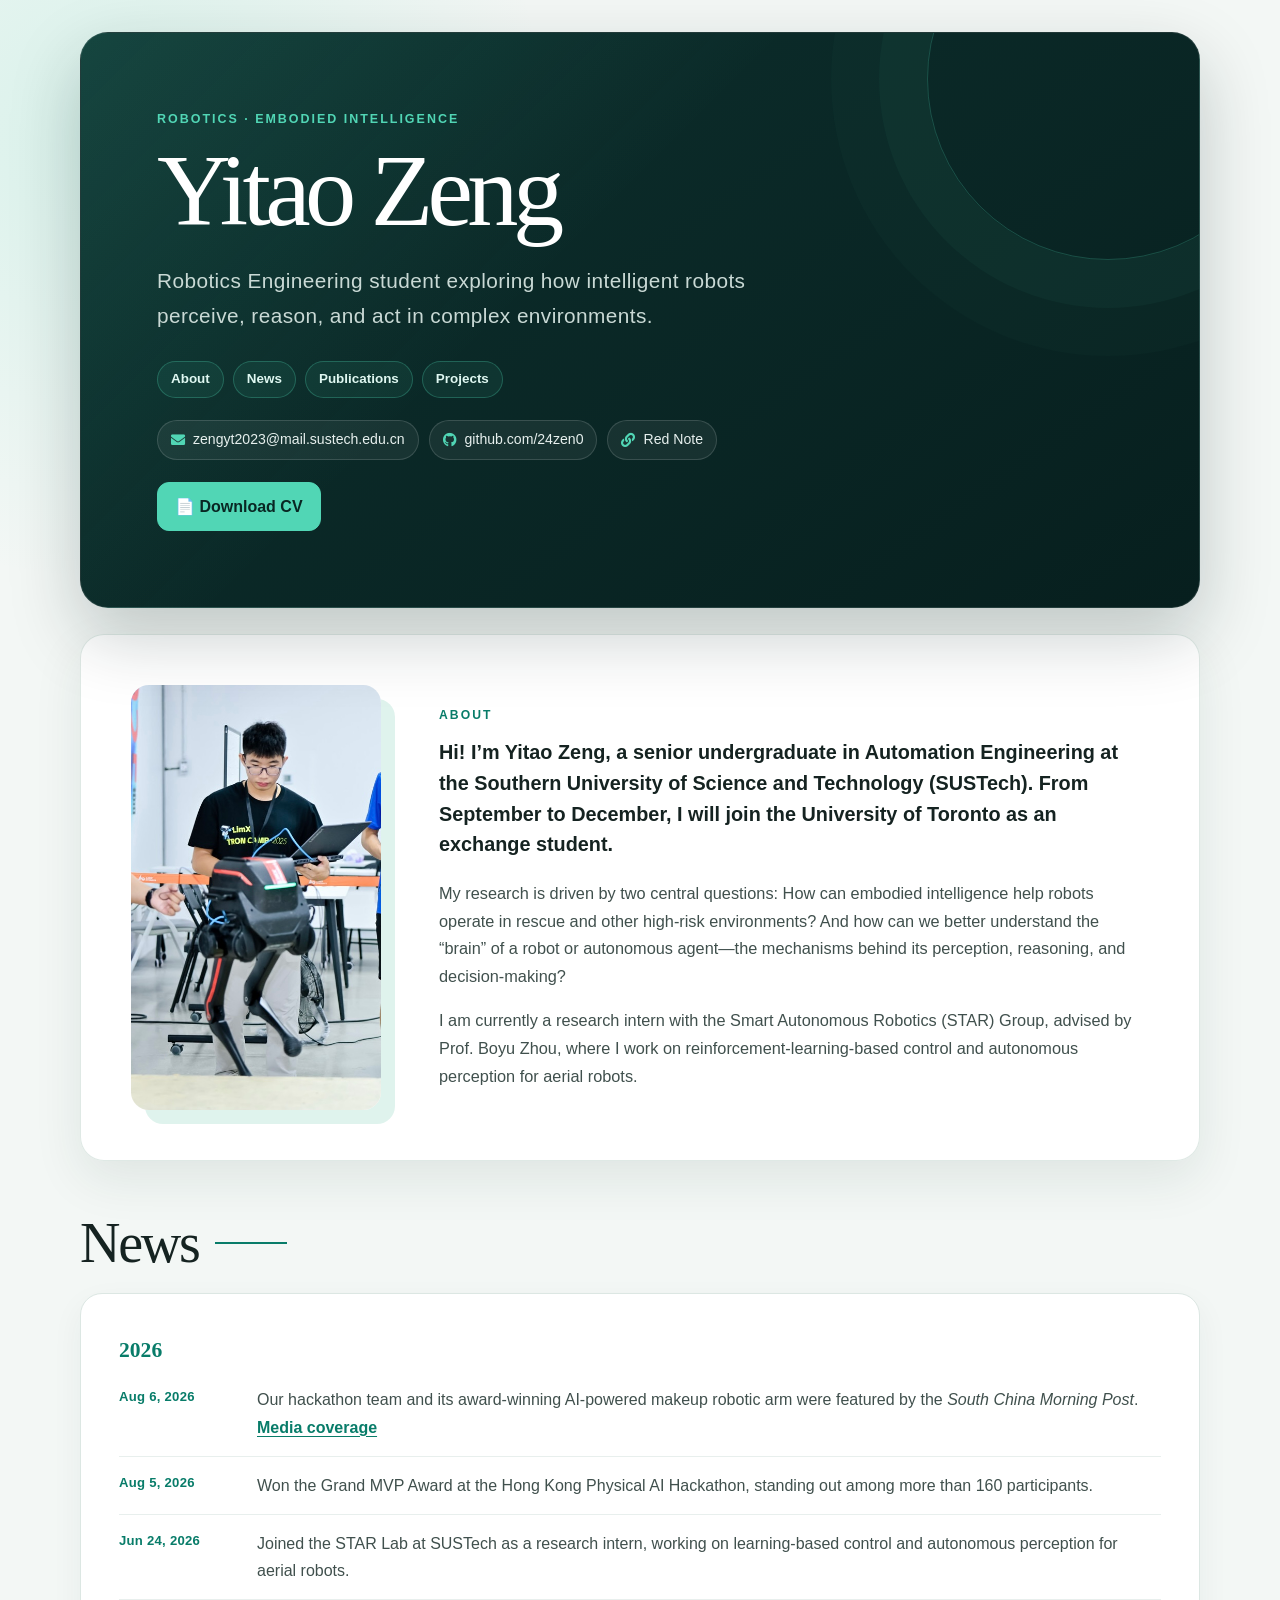
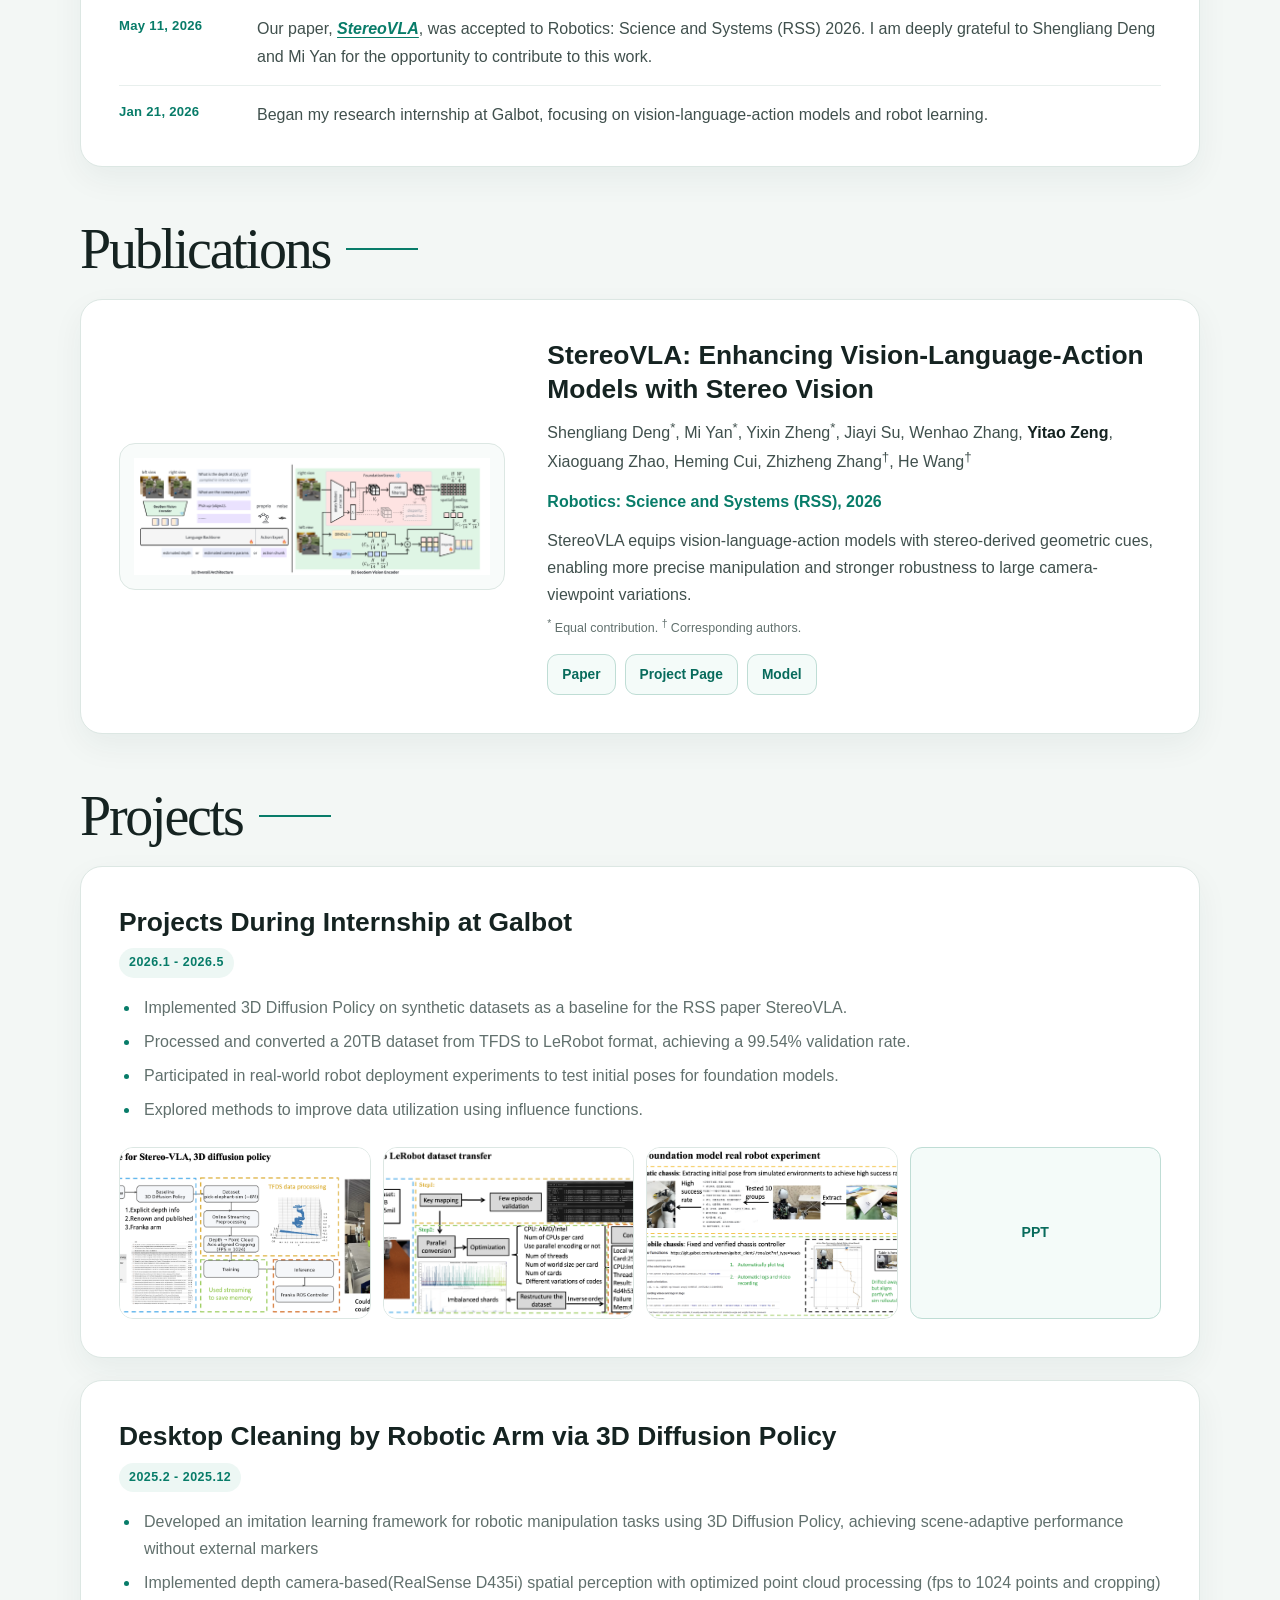
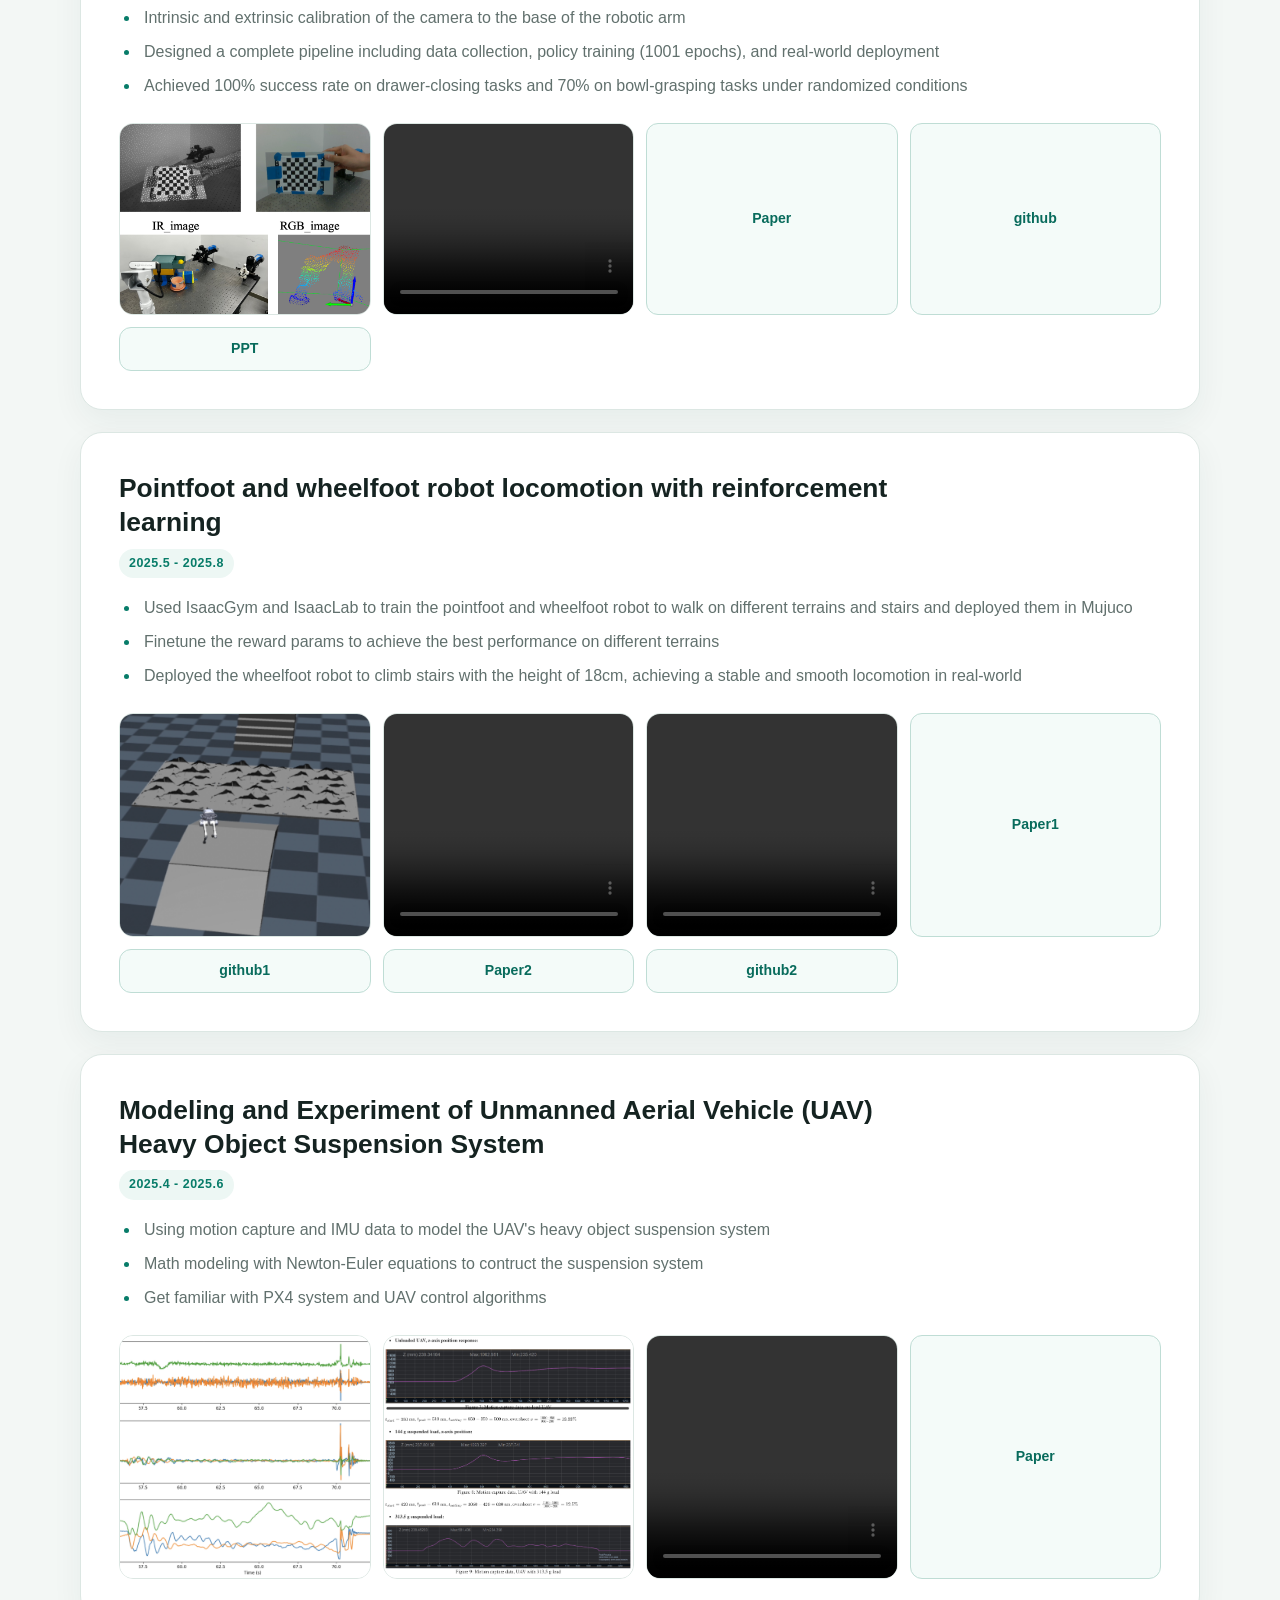
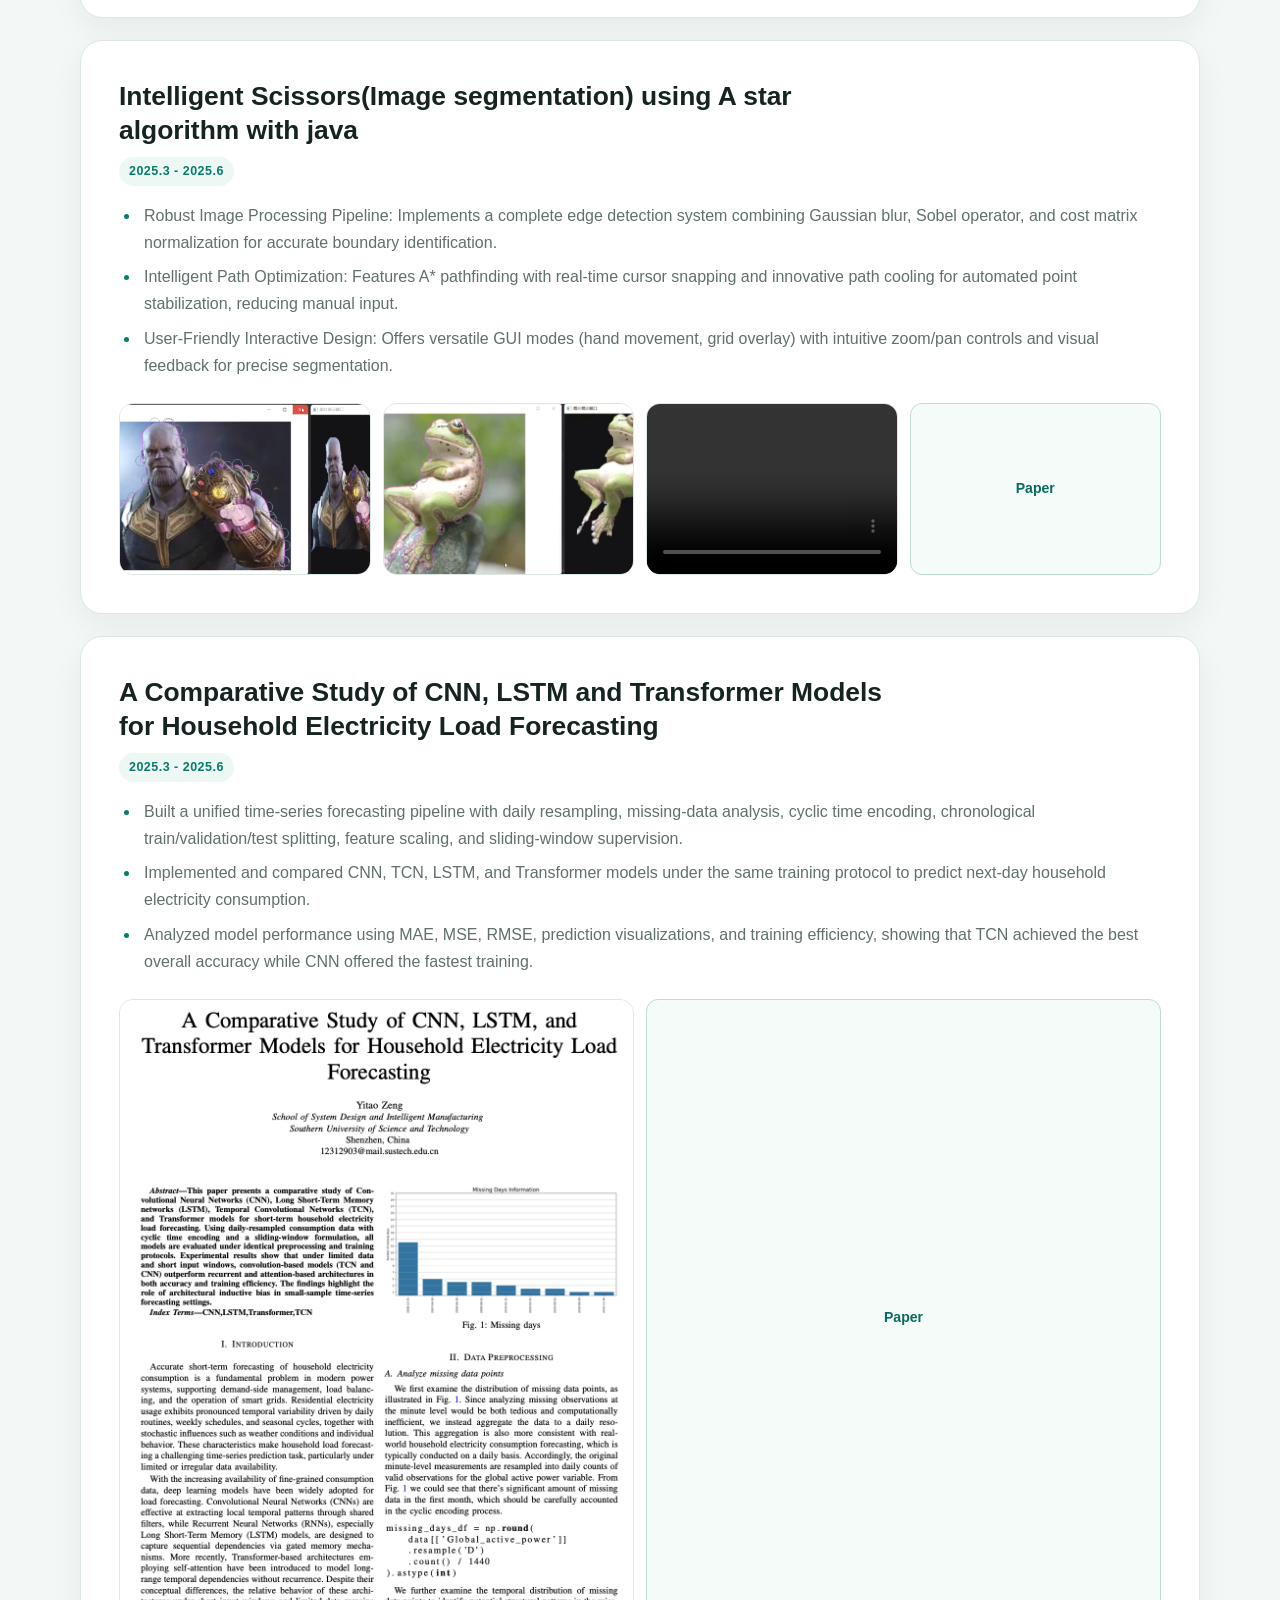
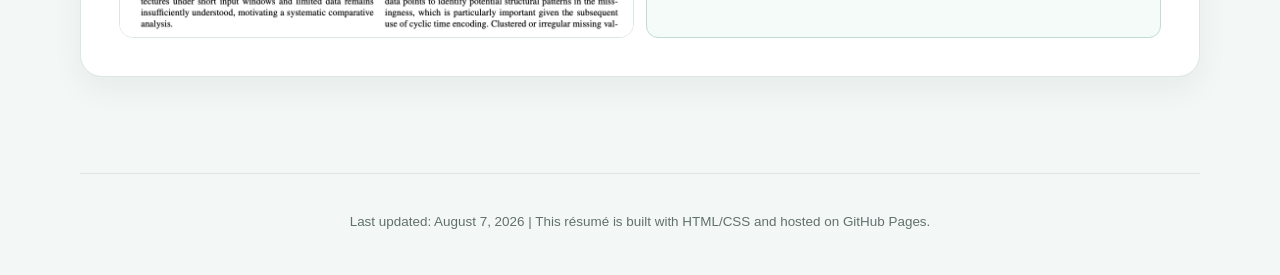
==== index.html @ 66d4cc9e "Add news and publications sections" ====
<!DOCTYPE html>
<html lang="en">
<head>
    <meta charset="UTF-8">
    <meta name="viewport" content="width=device-width, initial-scale=1.0">
    <title>Yitao Zeng</title>
    <style>
        :root {
            --ink: #152321;
            --muted: #61706d;
            --surface: #ffffff;
            --canvas: #f3f7f5;
            --line: #dce7e3;
            --accent: #51d6b5;
            --accent-dark: #087c69;
            --hero: #0d302e;
            --hero-deep: #071f1e;
            --shadow: 0 18px 50px rgba(23, 55, 49, 0.09);
        }

        * {
            box-sizing: border-box;
        }

        html {
            scroll-behavior: smooth;
        }
        
        body {
            margin: 0;
            padding: 32px 22px 0;
            background:
                radial-gradient(circle at 8% 2%, rgba(81, 214, 181, 0.16), transparent 28rem),
                var(--canvas);
            color: var(--ink);
            font-family: Inter, ui-sans-serif, -apple-system, BlinkMacSystemFont, "Segoe UI", sans-serif;
            font-size: 16px;
            line-height: 1.7;
        }

        header,
        main,
        footer {
            width: min(1120px, 100%);
            margin-right: auto;
            margin-left: auto;
        }
        
        header {
            position: relative;
            isolation: isolate;
            overflow: hidden;
            padding: clamp(42px, 7vw, 76px);
            border: 1px solid rgba(255, 255, 255, 0.1);
            border-radius: 28px;
            background:
                linear-gradient(135deg, rgba(81, 214, 181, 0.13), transparent 42%),
                linear-gradient(145deg, var(--hero), var(--hero-deep));
            box-shadow: 0 28px 70px rgba(7, 31, 30, 0.22);
            color: #fff;
        }

        header::after {
            position: absolute;
            z-index: -1;
            top: -135px;
            right: -90px;
            width: 360px;
            height: 360px;
            border: 1px solid rgba(81, 214, 181, 0.24);
            border-radius: 50%;
            box-shadow:
                0 0 0 48px rgba(81, 214, 181, 0.04),
                0 0 0 96px rgba(81, 214, 181, 0.025);
            content: "";
        }

        .eyebrow {
            margin: 0 0 12px;
            color: var(--accent);
            font-size: 0.78rem;
            font-weight: 700;
            letter-spacing: 0.16em;
            text-transform: uppercase;
        }
        
        h1 {
            max-width: 760px;
            margin: 0;
            font-family: Georgia, "Times New Roman", serif;
            font-size: clamp(3.2rem, 8vw, 6.4rem);
            font-weight: 500;
            letter-spacing: -0.055em;
            line-height: 0.96;
        }

        .role {
            max-width: 680px;
            margin: 22px 0 28px;
            color: #c9d9d5;
            font-size: clamp(1.05rem, 2vw, 1.3rem);
            letter-spacing: 0.02em;
        }

        .site-nav {
            display: flex;
            flex-wrap: wrap;
            gap: 9px;
            margin: 0 0 22px;
        }

        .site-nav a {
            display: inline-flex;
            align-items: center;
            min-height: 36px;
            padding: 6px 13px;
            border: 1px solid rgba(81, 214, 181, 0.28);
            border-radius: 999px;
            background: rgba(81, 214, 181, 0.08);
            color: #dff7f1;
            font-size: 0.84rem;
            font-weight: 700;
            text-decoration: none;
            transition: border-color 180ms ease, background 180ms ease, transform 180ms ease;
        }

        .site-nav a:hover {
            border-color: rgba(81, 214, 181, 0.65);
            background: rgba(81, 214, 181, 0.16);
            transform: translateY(-2px);
        }
        
        .contact-info {
            display: flex;
            flex-wrap: wrap;
            gap: 10px;
            margin-bottom: 22px;
        }
        
        .contact-item {
            display: inline-flex;
            align-items: center;
            gap: 8px;
            min-height: 38px;
            padding: 7px 13px;
            border: 1px solid rgba(255, 255, 255, 0.14);
            border-radius: 999px;
            background: rgba(255, 255, 255, 0.06);
            color: #e7f0ee;
            font-size: 0.88rem;
            text-decoration: none;
            transition: border-color 180ms ease, background 180ms ease, transform 180ms ease;
        }
        
        .contact-item i {
            color: var(--accent);
        }

        .contact-item:hover {
            border-color: rgba(81, 214, 181, 0.55);
            background: rgba(81, 214, 181, 0.1);
            transform: translateY(-2px);
        }

        main {
            padding: 26px 0 70px;
        }
        
        section {
            margin-bottom: 26px;
        }

        section[id] {
            scroll-margin-top: 20px;
        }

        .intro {
            display: grid;
            grid-template-columns: 250px minmax(0, 1fr);
            align-items: center;
            gap: clamp(28px, 5vw, 58px);
            padding: clamp(26px, 5vw, 50px);
            border: 1px solid rgba(220, 231, 227, 0.9);
            border-radius: 24px;
            background: rgba(255, 255, 255, 0.94);
            box-shadow: var(--shadow);
        }

        .intro-photo {
            width: 100%;
            height: auto;
            display: block;
            border-radius: 18px;
            box-shadow: 14px 14px 0 #dff3ed;
        }

        .intro-text::before {
            display: block;
            margin-bottom: 12px;
            color: var(--accent-dark);
            content: "ABOUT";
            font-size: 0.76rem;
            font-weight: 800;
            letter-spacing: 0.17em;
        }

        .intro p {
            margin: 0 0 1em;
            color: #40504d;
            font-size: 1.02rem;
        }

        .intro p:first-child {
            color: var(--ink);
            font-size: clamp(1.08rem, 2vw, 1.24rem);
            font-weight: 600;
            line-height: 1.55;
        }

        .intro p:last-child {
            margin-bottom: 0;
        }

        #news,
        #publications,
        #projects {
            padding-top: 28px;
        }

        .news-card {
            padding: clamp(24px, 4vw, 38px);
            border: 1px solid var(--line);
            border-radius: 22px;
            background: var(--surface);
            box-shadow: 0 12px 32px rgba(23, 55, 49, 0.055);
        }

        .news-year {
            margin: 0 0 12px;
            color: var(--accent-dark);
            font-family: Georgia, "Times New Roman", serif;
            font-size: 1.35rem;
            font-weight: 600;
        }

        .news-list {
            margin: 0;
            padding: 0;
            list-style: none;
        }

        .news-list li {
            display: grid;
            grid-template-columns: 118px minmax(0, 1fr);
            gap: 20px;
            margin: 0;
            padding: 15px 0;
            border-bottom: 1px solid #e8efed;
            color: #40504d;
        }

        .news-list li:first-child {
            padding-top: 6px;
        }

        .news-list li:last-child {
            padding-bottom: 0;
            border-bottom: 0;
        }

        .news-date {
            color: var(--accent-dark);
            font-size: 0.82rem;
            font-weight: 800;
            letter-spacing: 0.02em;
        }

        .inline-link {
            color: var(--accent-dark);
            font-weight: 750;
            text-decoration-thickness: 1px;
            text-underline-offset: 3px;
        }

        .publication-item {
            display: grid;
            grid-template-columns: minmax(280px, 0.85fr) minmax(0, 1.35fr);
            gap: clamp(24px, 4vw, 42px);
            align-items: center;
            padding: clamp(24px, 4vw, 38px);
            border: 1px solid var(--line);
            border-radius: 22px;
            background: var(--surface);
            box-shadow: 0 12px 32px rgba(23, 55, 49, 0.055);
            transition: border-color 180ms ease, box-shadow 180ms ease, transform 180ms ease;
        }

        .publication-item:hover {
            border-color: #bddbd3;
            box-shadow: var(--shadow);
            transform: translateY(-3px);
        }

        .publication-figure {
            margin: 0;
            padding: 14px;
            overflow: hidden;
            border: 1px solid var(--line);
            border-radius: 16px;
            background: #f8fbfa;
        }

        .publication-figure img {
            width: 100%;
            height: auto;
            display: block;
        }

        .publication-title {
            margin-bottom: 10px;
        }

        .publication-authors,
        .publication-summary {
            margin: 0 0 12px;
            color: #40504d;
        }

        .publication-author-self {
            color: var(--ink);
            font-weight: 800;
        }

        .publication-venue {
            margin: 0 0 12px;
            color: var(--accent-dark);
            font-weight: 800;
        }

        .publication-note {
            margin: -5px 0 14px;
            color: var(--muted);
            font-size: 0.78rem;
        }

        .publication-links {
            display: flex;
            flex-wrap: wrap;
            gap: 9px;
        }

        .publication-links a {
            display: inline-flex;
            align-items: center;
            min-height: 40px;
            padding: 8px 14px;
            border: 1px solid #bfddd5;
            border-radius: 11px;
            background: #f4fbf9;
            color: #086b5c;
            font-size: 0.86rem;
            font-weight: 750;
            text-decoration: none;
            transition: background 180ms ease, color 180ms ease, transform 180ms ease;
        }

        .publication-links a:hover {
            background: var(--accent-dark);
            color: #fff;
            transform: translateY(-2px);
        }
        
        h2 {
            display: flex;
            align-items: center;
            gap: 16px;
            margin: 0 0 22px;
            color: var(--ink);
            font-family: Georgia, "Times New Roman", serif;
            font-size: clamp(2.25rem, 5vw, 3.5rem);
            font-weight: 500;
            letter-spacing: -0.04em;
            line-height: 1;
        }

        h2::after {
            width: 72px;
            height: 2px;
            background: var(--accent-dark);
            content: "";
        }
        
        h3 {
            max-width: 780px;
            margin: 0 0 8px;
            color: var(--ink);
            font-size: clamp(1.25rem, 2.5vw, 1.65rem);
            line-height: 1.3;
        }

        .project-item {
            position: relative;
            margin-bottom: 22px;
            padding: clamp(24px, 4vw, 38px);
            overflow: hidden;
            border: 1px solid var(--line);
            border-radius: 22px;
            background: var(--surface);
            box-shadow: 0 12px 32px rgba(23, 55, 49, 0.055);
            transition: border-color 180ms ease, box-shadow 180ms ease, transform 180ms ease;
        }

        .project-item::before {
            position: absolute;
            top: 0;
            left: 0;
            width: 5px;
            height: 100%;
            background: linear-gradient(var(--accent), var(--accent-dark));
            content: "";
            opacity: 0;
            transition: opacity 180ms ease;
        }

        .project-item:hover {
            border-color: #bddbd3;
            box-shadow: var(--shadow);
            transform: translateY(-3px);
        }

        .project-item:hover::before {
            opacity: 1;
        }
        
        .date {
            display: inline-flex;
            align-items: center;
            margin: 0 0 16px;
            padding: 4px 10px;
            border-radius: 999px;
            background: #edf7f4;
            color: var(--accent-dark);
            font-size: 0.78rem;
            font-style: normal;
            font-weight: 700;
            letter-spacing: 0.04em;
        }
        
        ul {
            margin: 0;
            padding-left: 21px;
            color: var(--muted);
        }
        
        li {
            margin-bottom: 7px;
            padding-left: 4px;
        }

        li::marker {
            color: var(--accent-dark);
        }
        
        .project-gallery {
            display: grid;
            grid-template-columns: repeat(auto-fit, minmax(220px, 1fr));
            gap: 12px;
            margin-top: 24px;
        }
        
        .project-media {
            overflow: hidden;
            min-height: 170px;
            border: 1px solid var(--line);
            border-radius: 14px;
            background: #eaf1ef;
        }
        
        .project-media img,
        .project-media video {
            width: 100%;
            height: 100%;
            min-height: 170px;
            display: block;
            object-fit: cover;
            transition: transform 300ms ease;
        }

        .project-media:hover img {
            transform: scale(1.025);
        }

        .project-gallery > a {
            display: inline-flex;
            align-items: center;
            justify-content: center;
            min-height: 42px;
            padding: 9px 14px;
            border: 1px solid #bfddd5;
            border-radius: 12px;
            background: #f4fbf9;
            color: #086b5c;
            font-size: 0.88rem;
            font-weight: 750;
            text-decoration: none;
            transition: background 180ms ease, color 180ms ease, transform 180ms ease;
        }

        .project-gallery > a:hover {
            background: var(--accent-dark);
            color: #fff;
            transform: translateY(-2px);
        }

        .download-btn {
            display: inline-flex;
            align-items: center;
            min-height: 46px;
            padding: 10px 17px;
            border: 1px solid var(--accent);
            border-radius: 12px;
            background: var(--accent);
            color: #092723;
            font-weight: 800;
            text-decoration: none;
            transition: background 180ms ease, box-shadow 180ms ease, transform 180ms ease;
        }

        .download-btn:hover {
            background: #75e2c7;
            box-shadow: 0 10px 24px rgba(81, 214, 181, 0.2);
            transform: translateY(-2px);
        }
        
        footer {
            padding: 24px 0 28px;
            border-top: 1px solid var(--line);
            color: var(--muted);
            font-size: 0.84rem;
            text-align: center;
        }

        a:focus-visible {
            outline: 3px solid rgba(81, 214, 181, 0.5);
            outline-offset: 3px;
        }
        
        @media (max-width: 720px) {
            body {
                padding: 14px 14px 0;
            }

            header {
                padding: 38px 24px;
                border-radius: 20px;
            }

            header::after {
                right: -210px;
            }

            .contact-info {
                align-items: stretch;
                flex-direction: column;
            }

            .site-nav {
                gap: 7px;
            }

            .contact-item {
                width: fit-content;
            }

            .intro {
                grid-template-columns: 1fr;
                padding: 24px;
                border-radius: 18px;
            }

            .intro-photo {
                width: min(230px, 100%);
                margin: 0 auto;
                box-shadow: 10px 10px 0 #dff3ed;
            }

            #news,
            #publications,
            #projects {
                padding-top: 16px;
            }

            .news-card,
            .publication-item {
                border-radius: 18px;
            }

            .news-list li {
                grid-template-columns: 1fr;
                gap: 3px;
            }

            .publication-item {
                grid-template-columns: 1fr;
            }

            .project-item {
                border-radius: 18px;
            }
            
            .project-gallery {
                grid-template-columns: 1fr;
            }
        }

        @media (prefers-reduced-motion: reduce) {
            html {
                scroll-behavior: auto;
            }

            *,
            *::before,
            *::after {
                transition: none !important;
            }
        }

    </style>
    <link rel="stylesheet" href="https://cdnjs.cloudflare.com/ajax/libs/font-awesome/5.15.3/css/all.min.css">
</head>
<body>
    <header>
        <p class="eyebrow">Robotics · Embodied Intelligence</p>
        <h1>Yitao Zeng</h1>
        <p class="role">Robotics Engineering student exploring how intelligent robots perceive, reason, and act in complex environments.</p>
        <nav class="site-nav" aria-label="Primary navigation">
            <a href="#about">About</a>
            <a href="#news">News</a>
            <a href="#publications">Publications</a>
            <a href="#projects">Projects</a>
        </nav>
        <div class="contact-info">
            <a class="contact-item" href="mailto:zengyt2023@mail.sustech.edu.cn">
                <i class="fas fa-envelope"></i>
                <span>zengyt2023@mail.sustech.edu.cn</span>
            </a>
            <a class="contact-item" href="https://github.com/24zen0" target="_blank" rel="noopener noreferrer">
                <i class="fab fa-github"></i>
                <span>github.com/24zen0</span>
            </a>
            <a class="contact-item" href="https://xhslink.com/m/1UzuD9o4x6Y" target="_blank" rel="noopener noreferrer">
                <i class="fas fa-link"></i>
                <span>Red Note</span>
            </a>
        </div>
        <a href="files/Yitao_Zeng_CV.pdf" download class="download-btn">📄 Download CV</a>
    </header>

    <main>
    <section class="intro" id="about">
        <img class="intro-photo" src="images/个人照片.jpg" alt="Portrait of Yitao Zeng">
        <div class="intro-text">
            <p>Hi! I’m Yitao Zeng, a senior undergraduate in Automation Engineering at the Southern University of Science and Technology (SUSTech). From September to December, I will join the University of Toronto as an exchange student.</p>
            <p>My research is driven by two central questions: How can embodied intelligence help robots operate in rescue and other high-risk environments? And how can we better understand the “brain” of a robot or autonomous agent—the mechanisms behind its perception, reasoning, and decision-making?</p>
            <p>I am currently a research intern with the Smart Autonomous Robotics (STAR) Group, advised by Prof. Boyu Zhou, where I work on reinforcement-learning-based control and autonomous perception for aerial robots.</p>
        </div>
    </section>

    <section id="news">
        <h2>News</h2>
        <div class="news-card">
            <p class="news-year">2026</p>
            <ul class="news-list">
                <li>
                    <time class="news-date" datetime="2026-08-06">Aug 6, 2026</time>
                    <span>Our hackathon team and its award-winning AI-powered makeup robotic arm were featured by the <em>South China Morning Post</em>. <a class="inline-link" href="https://www.scmp.com/tech/tech-trends/article/3363197/coded-glamour-and-glory-ai-make-arm-steals-show-hong-kong-hackathon" target="_blank" rel="noopener noreferrer">Media coverage</a></span>
                </li>
                <li>
                    <time class="news-date" datetime="2026-08-05">Aug 5, 2026</time>
                    <span>Won the Grand MVP Award at the Hong Kong Physical AI Hackathon, standing out among more than 160 participants.</span>
                </li>
                <li>
                    <time class="news-date" datetime="2026-06-24">Jun 24, 2026</time>
                    <span>Joined the STAR Lab at SUSTech as a research intern, working on learning-based control and autonomous perception for aerial robots.</span>
                </li>
                <li>
                    <time class="news-date" datetime="2026-05-11">May 11, 2026</time>
                    <span>Our paper, <a class="inline-link" href="#publications"><em>StereoVLA</em></a>, was accepted to Robotics: Science and Systems (RSS) 2026. I am deeply grateful to Shengliang Deng and Mi Yan for the opportunity to contribute to this work.</span>
                </li>
                <li>
                    <time class="news-date" datetime="2026-01-21">Jan 21, 2026</time>
                    <span>Began my research internship at Galbot, focusing on vision-language-action models and robot learning.</span>
                </li>
            </ul>
        </div>
    </section>

    <section id="publications">
        <h2>Publications</h2>
        <article class="publication-item">
            <figure class="publication-figure">
                <img src="images/stereovla-architecture.png" alt="StereoVLA architecture combining stereo image inputs with geometric and semantic vision features for robot action prediction">
            </figure>
            <div class="publication-content">
                <h3 class="publication-title">StereoVLA: Enhancing Vision-Language-Action Models with Stereo Vision</h3>
                <p class="publication-authors">Shengliang Deng<sup>*</sup>, Mi Yan<sup>*</sup>, Yixin Zheng<sup>*</sup>, Jiayi Su, Wenhao Zhang, <span class="publication-author-self">Yitao Zeng</span>, Xiaoguang Zhao, Heming Cui, Zhizheng Zhang<sup>†</sup>, He Wang<sup>†</sup></p>
                <p class="publication-venue">Robotics: Science and Systems (RSS), 2026</p>
                <p class="publication-summary">StereoVLA equips vision-language-action models with stereo-derived geometric cues, enabling more precise manipulation and stronger robustness to large camera-viewpoint variations.</p>
                <p class="publication-note"><sup>*</sup> Equal contribution. <sup>†</sup> Corresponding authors.</p>
                <div class="publication-links" aria-label="StereoVLA resources">
                    <a href="https://arxiv.org/pdf/2512.21970" target="_blank" rel="noopener noreferrer">Paper</a>
                    <a href="https://shengliangd.github.io/StereoVLA-Webpage/" target="_blank" rel="noopener noreferrer">Project Page</a>
                    <a href="https://huggingface.co/shengliangd/StereoVLA" target="_blank" rel="noopener noreferrer">Model</a>
                </div>
            </div>
        </article>
    </section>

    <section id="projects">
        <h2>Projects</h2>

        <!-- project during my internship at Galbot: -->
        <div class="project-item">
            <h3> Projects During Internship at Galbot</h3>
            <p class="date">2026.1 - 2026.5</p>
            <ul>
                <li>Implemented 3D Diffusion Policy on synthetic datasets as a baseline for the RSS paper StereoVLA.</li>
                <li>Processed and converted a 20TB dataset from TFDS to LeRobot format, achieving a 99.54% validation rate.</li>
                <li>Participated in real-world robot deployment experiments to test initial poses for foundation models.</li>
                <li>Explored methods to improve data utilization using influence functions.</li>
            </ul>
            <div class="project-gallery">
                <div class="project-media">
                    <img src="images/baseline dp3.png" alt="Baseline 3D Diffusion Policy result">
                </div>
                <div class="project-media">
                    <img src="images/Dataset transfer.png" alt="Dataset transfer and conversion workflow">
                </div>
                <div class="project-media">
                    <img src="images/foundation models testing.png" alt="Foundation model testing during robot deployment">
                </div>
            <a href="https://github.com/24zen0/4-months-work-during-internship/blob/main/曾亦陶的银河汇报4.25%20newest.pdf" target="_blank" rel="noopener noreferrer">
            PPT
        </a>        
            </div>
        </div>
        
        <div class="project-item">
            <h3> Desktop Cleaning by Robotic Arm via 3D Diffusion Policy</h3>
            <p class="date">2025.2 - 2025.12</p>
            <ul>
                <li>Developed an imitation learning framework for robotic manipulation tasks using 3D Diffusion Policy, achieving scene-adaptive performance without external markers</li>
                <li>Implemented depth camera-based(RealSense D435i) spatial perception with optimized point cloud processing (fps to 1024 points and cropping)</li>
                <li>Intrinsic and extrinsic calibration of the camera to the base of the robotic arm</li>
                <li>Designed a complete pipeline including data collection, policy training (1001 epochs), and real-world deployment</li>
                <li>Achieved 100% success rate on drawer-closing tasks and 70% on bowl-grasping tasks under randomized conditions</li>
            </ul>
            <div class="project-gallery">
                <div class="project-media">
                    <img src="images/dp3_pic.png" alt="Desktop Cleaning by Robotic Arm via 3D Diffusion Policy">
                </div>
                <div class="project-media">
                    <video controls>
                        <source src="videos/dp3_demo.mp4" type="video/mp4">
                        您的浏览器不支持视频播放
                    </video>
                </div>
            <a href="https://github.com/24zen0/Desktop-Cleaning-via-3D-Diffusion-Policy/blob/main/Desktop%20Cleaning%20by%20Robotic%20Arm%20via%203D%20Diffusion%20Policy.pdf" target="_blank" rel="noopener noreferrer">
            Paper
        </a>
            <a href="https://github.com/24zen0/Desktop-Cleaning-via-3D-Diffusion-Policy" target="_blank" rel="noopener noreferrer">
            github
        </a>
            <a href="https://github.com/24zen0/Desktop-Cleaning-via-3D-Diffusion-Policy/blob/main/Desktop%20Cleaning%20by%20Robotic%20Arm%20via%203D%20Diffusion%20Policy%20ppt.pdf" target="_blank" rel="noopener noreferrer">
            PPT
        </a>        
            </div>
        </div>
        <div class="project-item">
            <h3> Pointfoot and wheelfoot robot locomotion with reinforcement learning</h3>
            <p class="date">2025.5 - 2025.8</p>
            <ul>
                <li>Used IsaacGym and IsaacLab to train the pointfoot and wheelfoot robot to walk on different terrains and stairs and deployed them in Mujuco</li>
                <li>Finetune the reward params to achieve the best performance on different terrains</li>
                <li>Deployed the wheelfoot robot to climb stairs with the height of 18cm, achieving a stable and smooth locomotion in real-world</li>
            </ul>
            <div class="project-gallery">
                <div class="project-media">
                    <img src="images/pointfoot_env.png" alt="Pointfoot robot walking on different terrains">
                </div>
                <div class="project-media">
                    <video controls>
                        <source src="videos/RL_pointfoot.mp4" type="video/mp4">
                        您的浏览器不支持视频播放
                    </video>
                </div>              
                <div class="project-media">
                    <video controls>
                        <source src="videos/Wheelfoot_stairs.mp4" type="video/mp4">
                        您的浏览器不支持视频播放
                    </video>
                </div>
            <a href="https://github.com/24zen0/OCE_Final_Project/blob/main/Code%20explanation%20for%20Pointfoot%20robot.pdf" target="_blank" rel="noopener noreferrer">
            Paper1
        </a>
            <a href="https://github.com/24zen0/Deployment_of_wheelfoot_tron" target="_blank" rel="noopener noreferrer">
            github1
        </a>      
        <a href="https://github.com/24zen0/2026RL_bipedal_locomotion_Isaaclab/blob/main/Bipedal_Robot_Training_Via_Reinforcement_Learning%20.pdf" target="_blank" rel="noopener noreferrer">
            Paper2
        </a>
        <a href="https://github.com/24zen0/2026RL_bipedal_locomotion_Isaaclab" target="_blank" rel="noopener noreferrer">
            github2
        </a>
            </div>
        </div>
        <div class="project-item">
            <h3> Modeling and Experiment of Unmanned Aerial Vehicle (UAV) Heavy Object Suspension System</h3>
            <p class="date">2025.4 - 2025.6</p>
            <ul>
                <li>Using motion capture and IMU data to model the UAV's heavy object suspension system</li>
                <li>Math modeling with Newton-Euler equations to contruct the suspension system</li>
                <li>Get familiar with PX4 system and UAV control algorithms</li>
            </ul>
            <div class="project-gallery">
                <div class="project-media">
                    <img src="images/imu_for_uav.png" alt="IMU for uav">
                </div>
                <div class="project-media">
                    <img src="images/motion_capture_uav.png" alt="motion capture for uav">
                </div>                
                <div class="project-media">
                    <video controls>
                        <source src="videos/UAV suspension.mp4" type="video/mp4">
                        您的浏览器不支持视频播放
                    </video>
                </div>
            <a href="https://github.com/24zen0/Modeling-and-Experiment-of-UAV-Heavy-Object-Suspension-System/blob/main/UAV%20Modeling%20and%20Real-World%20Experiments.pdf" target="_blank" rel="noopener noreferrer">
            Paper 
        </a>
            </div>
        </div>
        <div class="project-item">
            <h3>Intelligent Scissors(Image segmentation) using A star algorithm with java</h3>
            <p class="date">2025.3 - 2025.6</p>
            <ul>
                <li>Robust Image Processing Pipeline: Implements a complete edge detection system combining Gaussian blur, Sobel operator, and cost matrix normalization for accurate boundary identification. </li>
                <li>Intelligent Path Optimization: Features A* pathfinding with real-time cursor snapping and innovative path cooling for automated point stabilization, reducing manual input.</li>
                <li>User-Friendly Interactive Design: Offers versatile GUI modes (hand movement, grid overlay) with intuitive zoom/pan controls and visual feedback for precise segmentation.</li>
            </ul>
            <div class="project-gallery">
                <div class="project-media">
                    <img src="images/Intelligent scissors1.png" alt="Picture of Thonos">
                </div>
                <div class="project-media">
                    <img src="images/Intelligent scissors2.png" alt="motion capture for uav">
                </div>                
                <div class="project-media">
                    <video controls>
                        <source src="videos/Intelligent Scissors.mp4" type="video/mp4">
                        您的浏览器不支持视频播放
                    </video>
                </div>
            <a href="https://github.com/24zen0/Intelligent_Scissors_for_dsaa/blob/main/CS203B%20Project-Intelligent%20Scissors-2.pdf" target="_blank" rel="noopener noreferrer">
            Paper 
        </a>
            </div>
        </div>     

        <div class="project-item">
            <h3>A Comparative Study of CNN, LSTM and Transformer Models for Household Electricity Load Forecasting</h3>
            <p class="date">2025.3 - 2025.6</p>
            <ul>
                <li>Built a unified time-series forecasting pipeline with daily resampling, missing-data analysis, cyclic time encoding, chronological train/validation/test splitting, feature scaling, and sliding-window supervision.</li>
                <li>Implemented and compared CNN, TCN, LSTM, and Transformer models under the same training protocol to predict next-day household electricity consumption.</li>
                <li>Analyzed model performance using MAE, MSE, RMSE, prediction visualizations, and training efficiency, showing that TCN achieved the best overall accuracy while CNN offered the fastest training.</li>
            </ul>
            <div class="project-gallery">
                <div class="project-media">
                    <img src="images/household electricity load.png" alt="Household electricity load forecasting results">
                </div>
            <a href="https://github.com/24zen0/AI_final_project_CNN_LSTM_and_Transformer_for_Household_Electricity_Load_Forecasting/blob/main/A_Comparative_Study_of_CNN__LSTM__and_Transformer_Models_for_Household_Electricity_Load_Forecasting.pdf" target="_blank" rel="noopener noreferrer">
            Paper 
        </a>
            </div>
        </div>  
    </section>
    </main>

    <footer>
        <p>Last updated: August 7, 2026 | This résumé is built with HTML/CSS and hosted on GitHub Pages.</p>
    </footer>
</body>
</html>
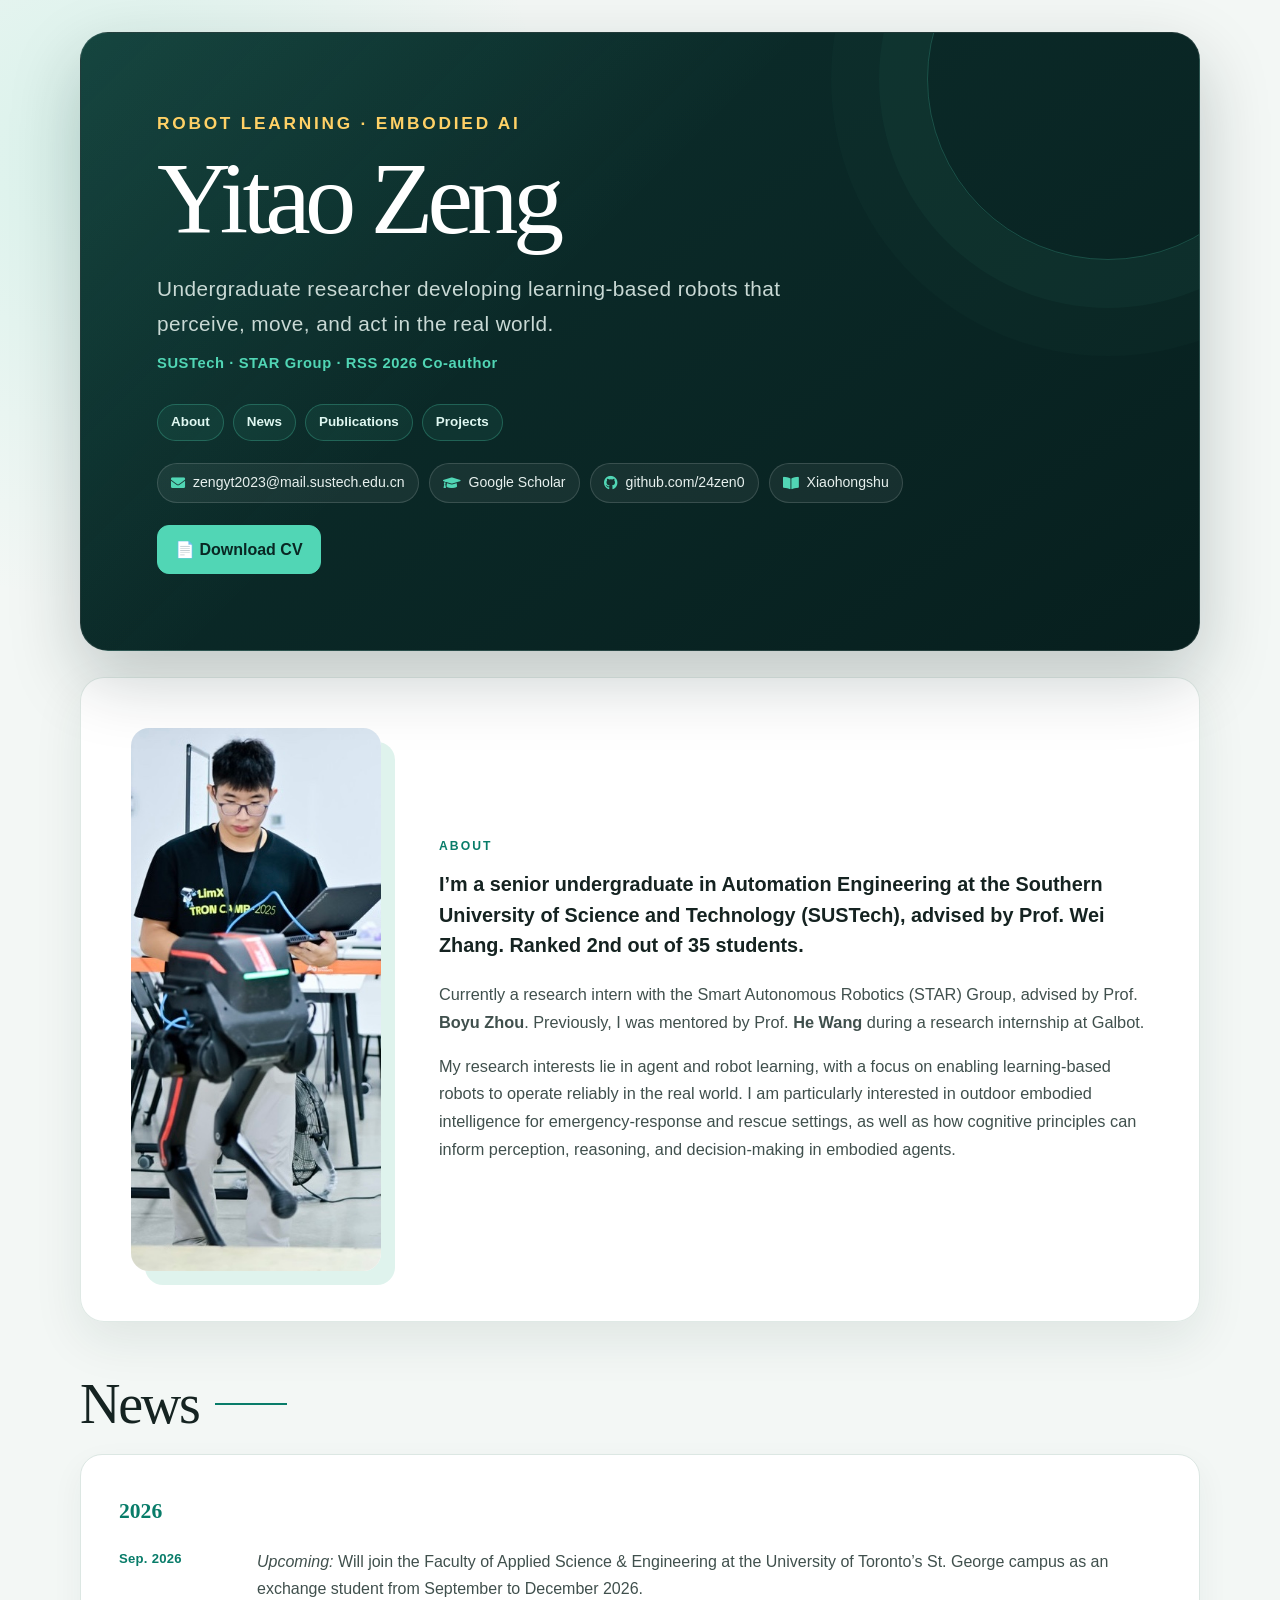
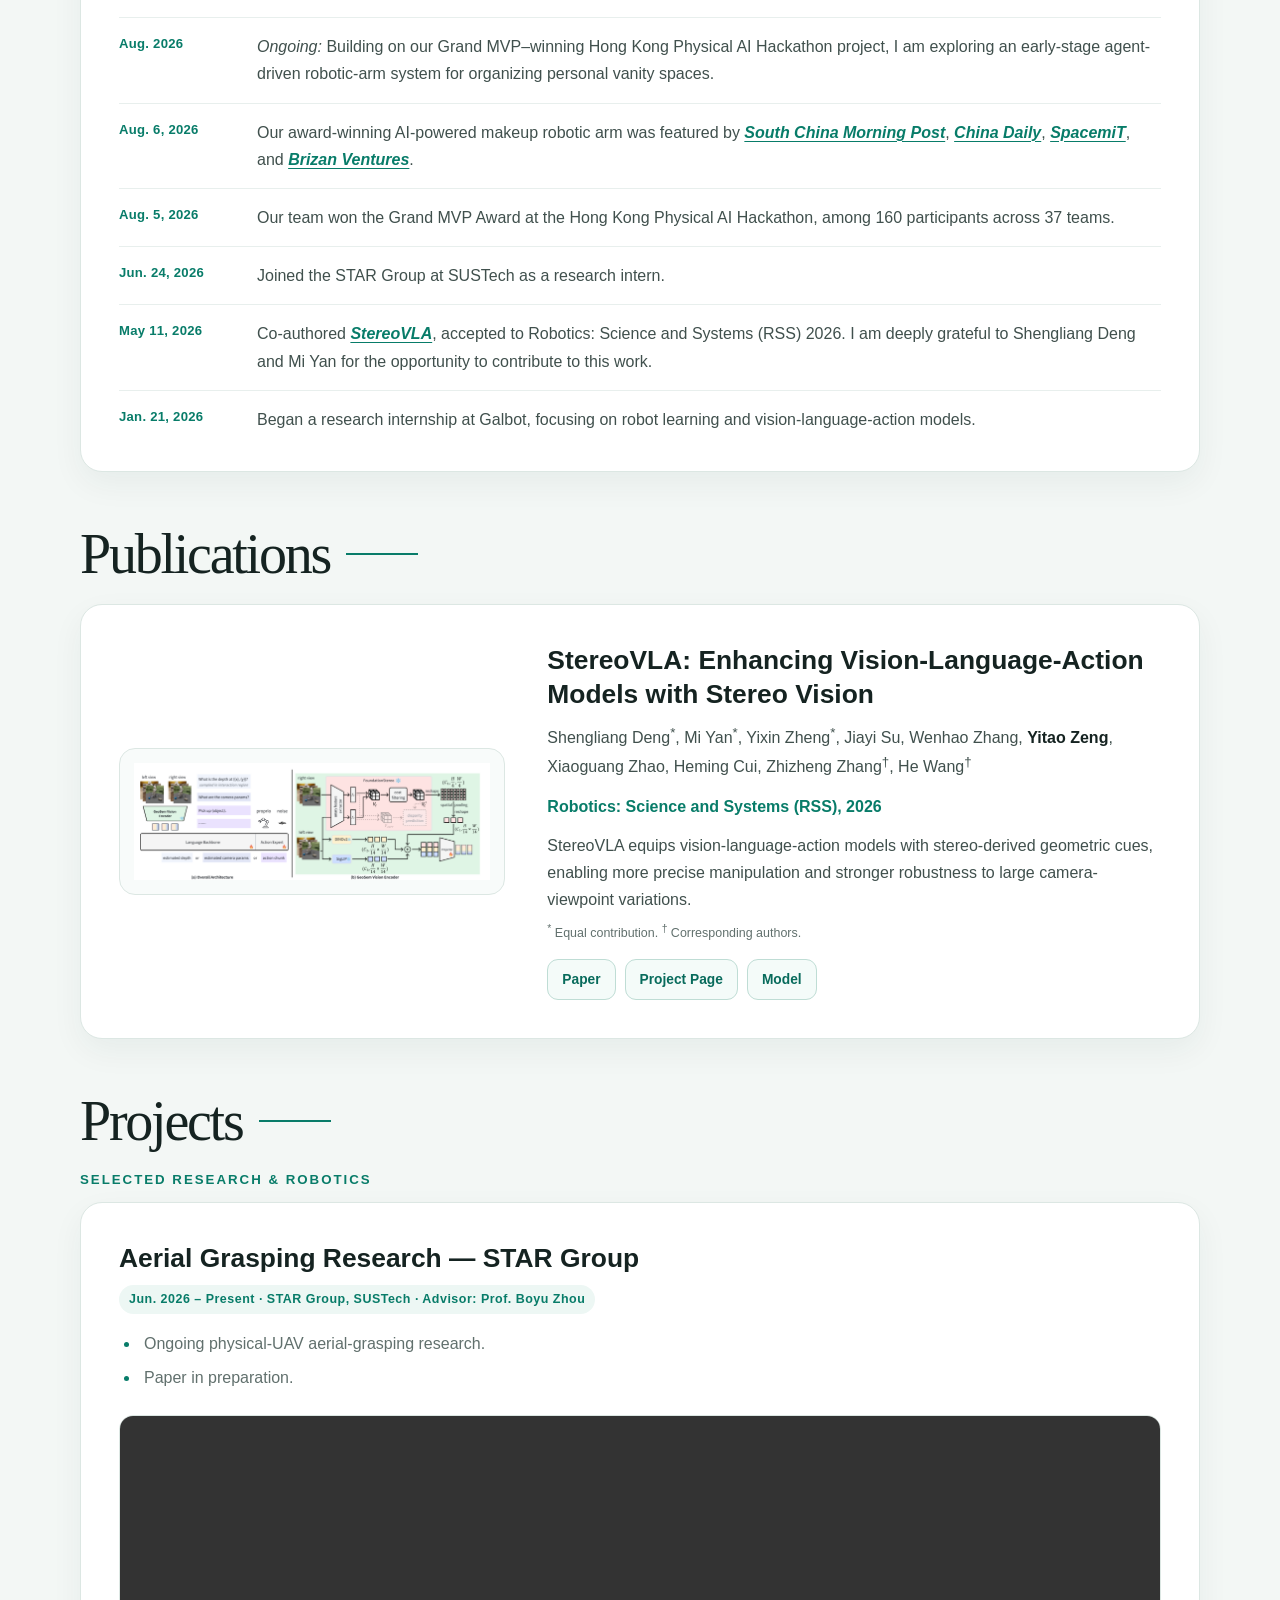
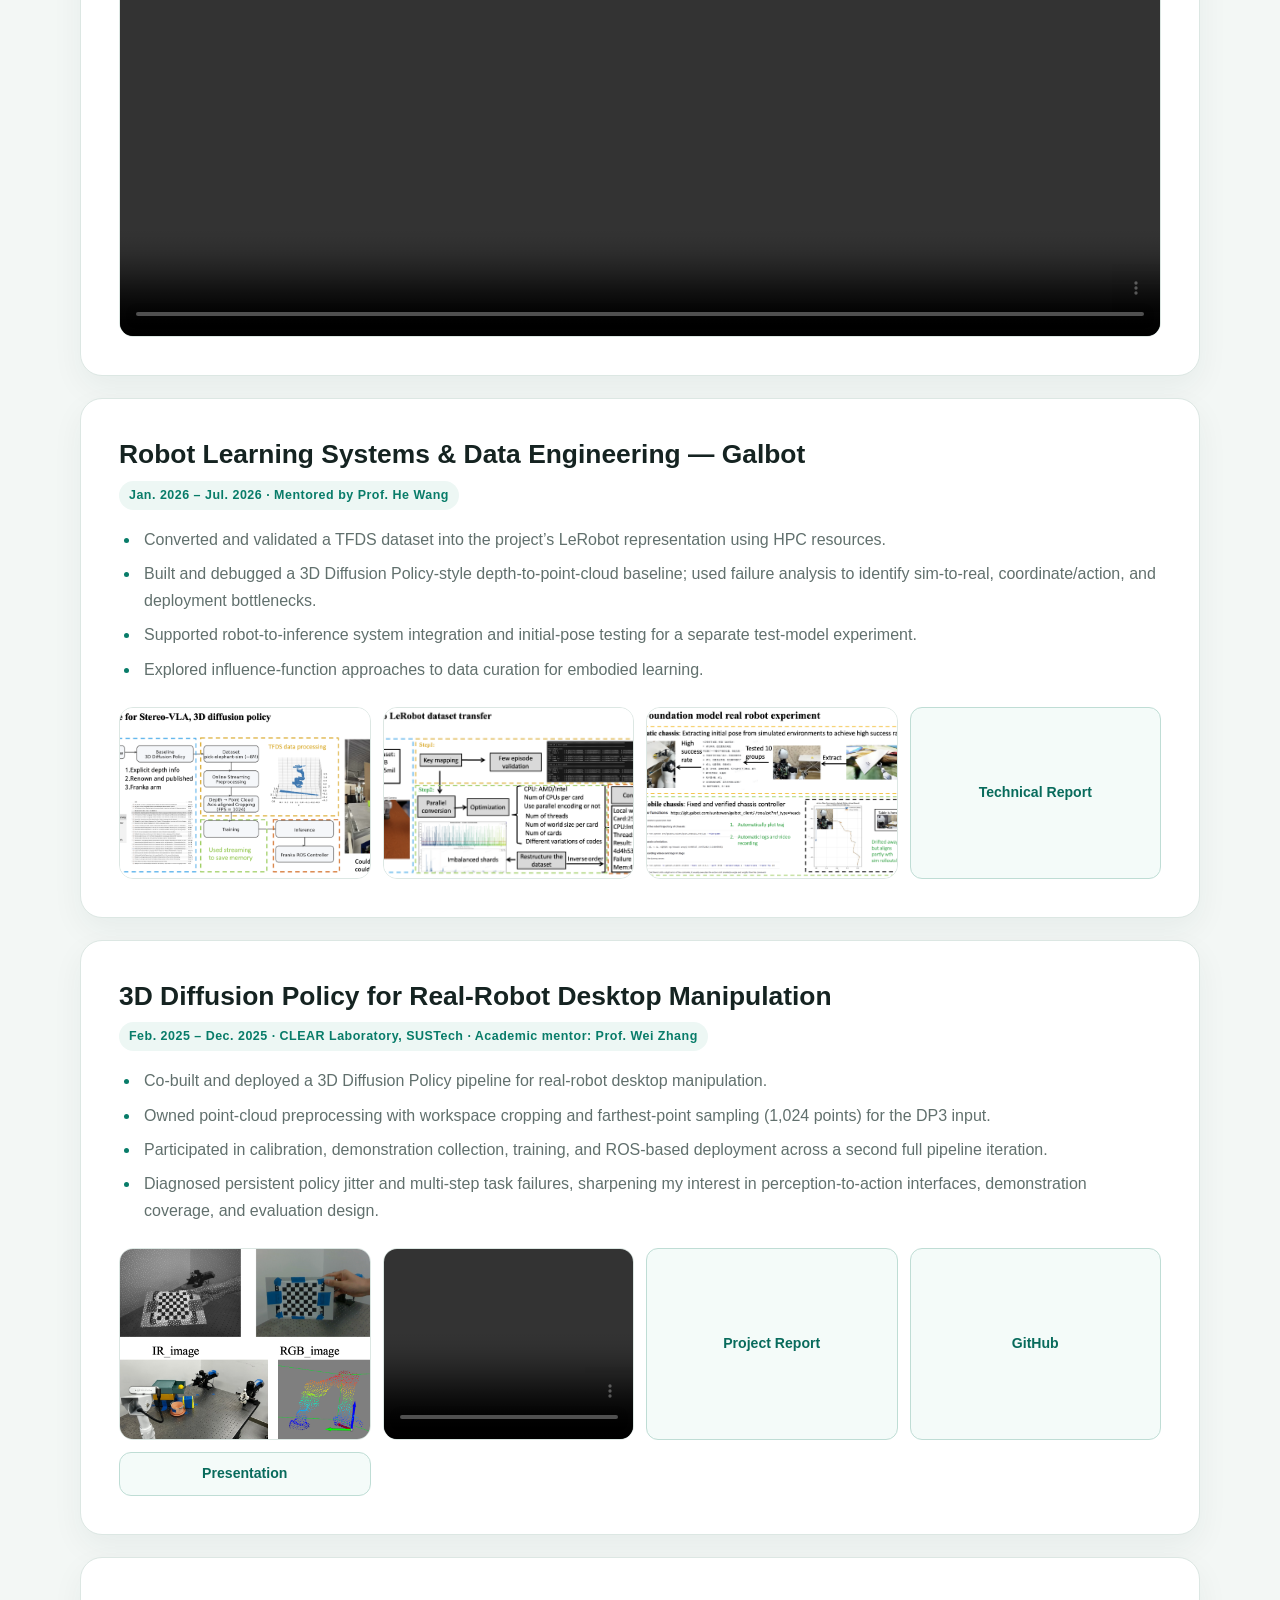
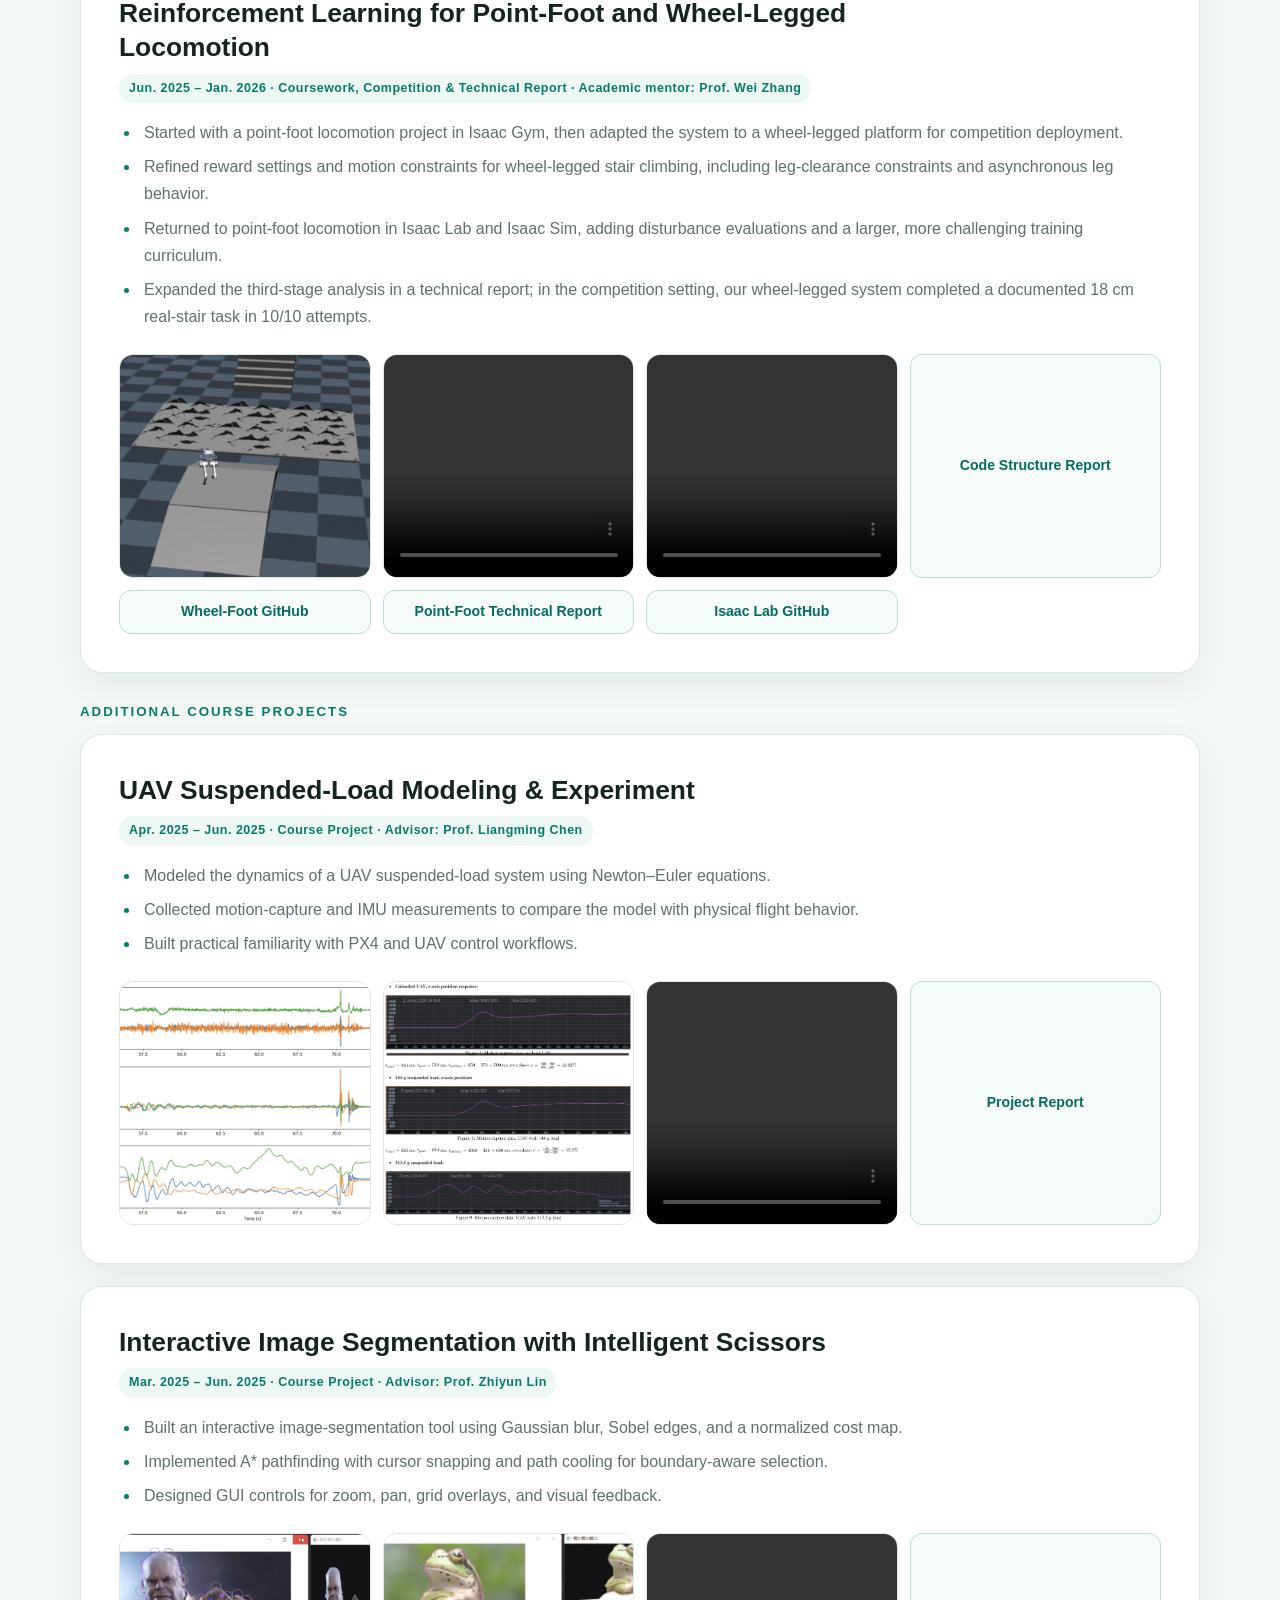
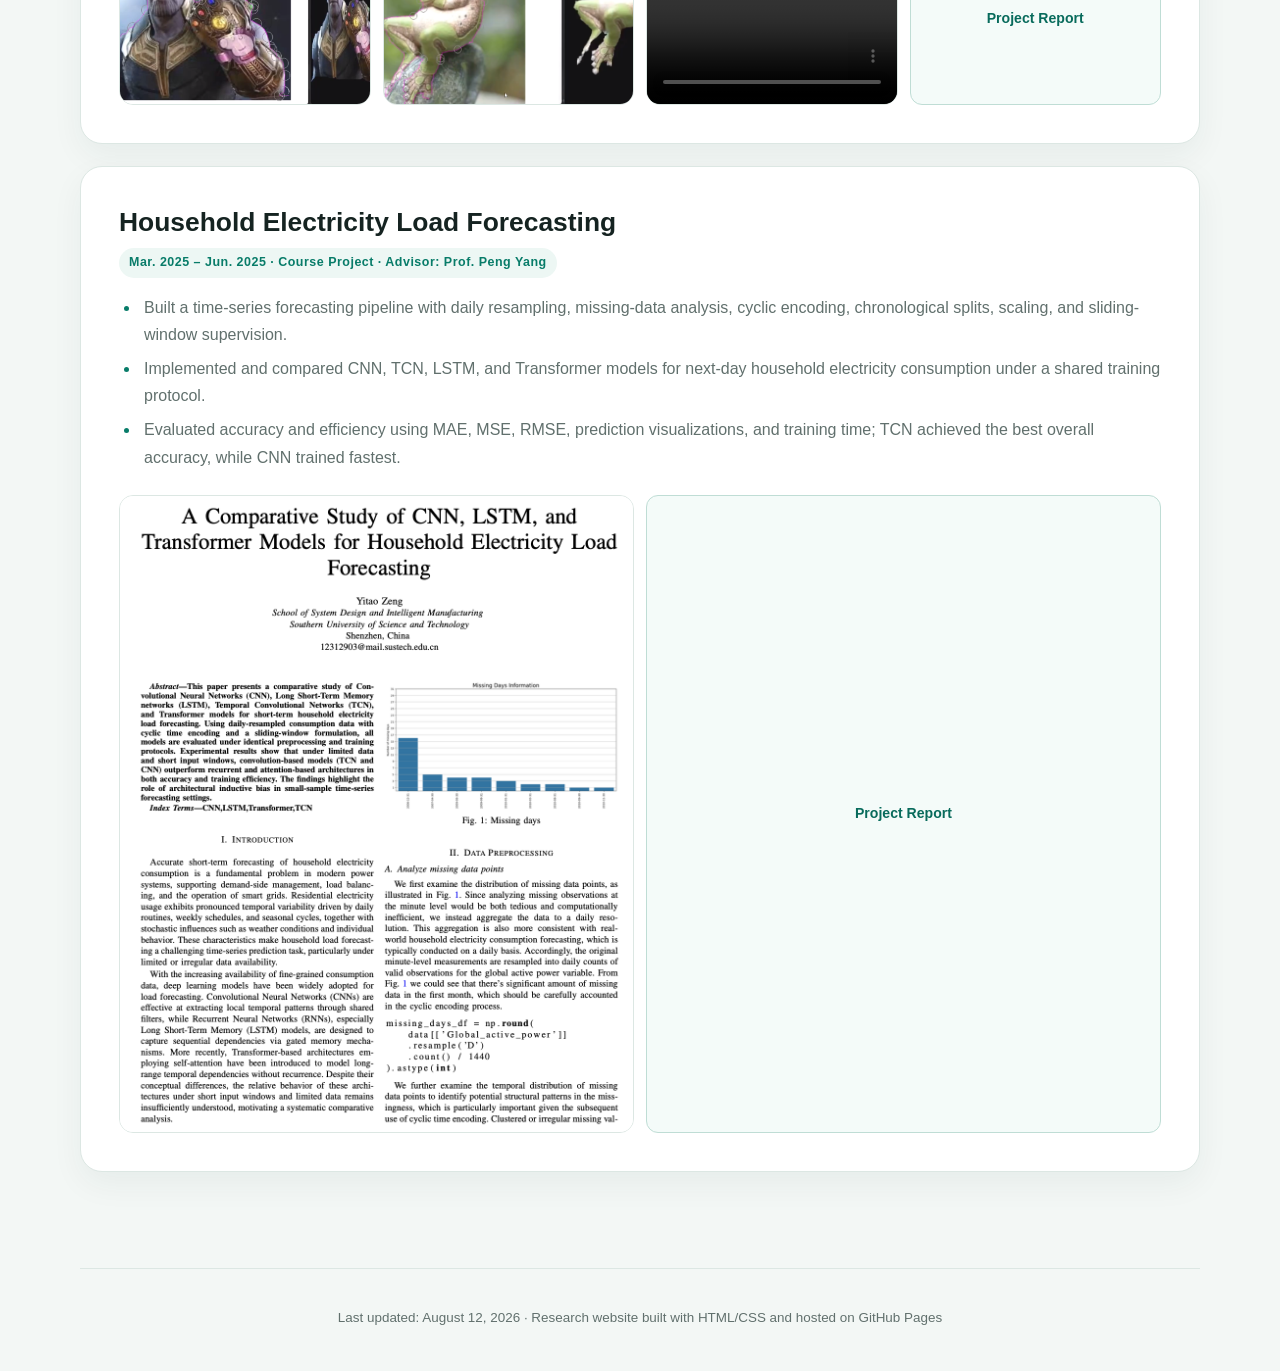
==== commit 1ed83b48: "Polish research portfolio and add STAR demo" ====
--- a/index.html
+++ b/index.html
@@ -3,7 +3,9 @@
 <head>
     <meta charset="UTF-8">
     <meta name="viewport" content="width=device-width, initial-scale=1.0">
-    <title>Yitao Zeng</title>
+    <meta name="description" content="Yitao Zeng's research portfolio in robot learning, embodied AI, and real-world robotic systems.">
+    <link rel="icon" type="image/svg+xml" href="favicon.svg">
+    <title>Yitao Zeng | Robot Learning &amp; Embodied AI</title>
     <style>
         :root {
             --ink: #152321;
@@ -77,9 +79,9 @@
 
         .eyebrow {
             margin: 0 0 12px;
-            color: var(--accent);
-            font-size: 0.78rem;
-            font-weight: 700;
+            color: #ffd166;
+            font-size: clamp(0.92rem, 1.6vw, 1.08rem);
+            font-weight: 800;
             letter-spacing: 0.16em;
             text-transform: uppercase;
         }
@@ -96,10 +98,18 @@
 
         .role {
             max-width: 680px;
-            margin: 22px 0 28px;
+            margin: 22px 0 10px;
             color: #c9d9d5;
             font-size: clamp(1.05rem, 2vw, 1.3rem);
             letter-spacing: 0.02em;
+        }
+
+        .affiliation {
+            margin: 0 0 28px;
+            color: var(--accent);
+            font-size: 0.92rem;
+            font-weight: 700;
+            letter-spacing: 0.04em;
         }
 
         .site-nav {
@@ -390,12 +400,26 @@
             content: "";
         }
         
-        h3 {
+        h3,
+        .project-item h4 {
             max-width: 780px;
             margin: 0 0 8px;
             color: var(--ink);
             font-size: clamp(1.25rem, 2.5vw, 1.65rem);
             line-height: 1.3;
+        }
+
+        .project-group-title {
+            margin: 30px 0 14px;
+            color: var(--accent-dark);
+            font-size: 0.83rem;
+            font-weight: 850;
+            letter-spacing: 0.15em;
+            text-transform: uppercase;
+        }
+
+        #projects > .project-group-title:first-of-type {
+            margin-top: 0;
         }
 
         .project-item {
@@ -540,6 +564,12 @@
             text-align: center;
         }
 
+        footer a {
+            color: var(--accent-dark);
+            font-weight: 700;
+            text-underline-offset: 3px;
+        }
+
         a:focus-visible {
             outline: 3px solid rgba(81, 214, 181, 0.5);
             outline-offset: 3px;
@@ -630,9 +660,10 @@
 </head>
 <body>
     <header>
-        <p class="eyebrow">Robotics · Embodied Intelligence</p>
+        <p class="eyebrow">Robot Learning · Embodied AI</p>
         <h1>Yitao Zeng</h1>
-        <p class="role">Robotics Engineering student exploring how intelligent robots perceive, reason, and act in complex environments.</p>
+        <p class="role">Undergraduate researcher developing learning-based robots that perceive, move, and act in the real world.</p>
+        <p class="affiliation">SUSTech · STAR Group · RSS 2026 Co-author</p>
         <nav class="site-nav" aria-label="Primary navigation">
             <a href="#about">About</a>
             <a href="#news">News</a>
@@ -644,13 +675,17 @@
                 <i class="fas fa-envelope"></i>
                 <span>zengyt2023@mail.sustech.edu.cn</span>
             </a>
+            <a class="contact-item" href="https://scholar.google.com/citations?user=TnoAecQAAAAJ&amp;hl=en" target="_blank" rel="noopener noreferrer">
+                <i class="fas fa-graduation-cap"></i>
+                <span>Google Scholar</span>
+            </a>
             <a class="contact-item" href="https://github.com/24zen0" target="_blank" rel="noopener noreferrer">
                 <i class="fab fa-github"></i>
                 <span>github.com/24zen0</span>
             </a>
             <a class="contact-item" href="https://xhslink.com/m/1UzuD9o4x6Y" target="_blank" rel="noopener noreferrer">
-                <i class="fas fa-link"></i>
-                <span>Red Note</span>
+                <i class="fas fa-book-open"></i>
+                <span>Xiaohongshu</span>
             </a>
         </div>
         <a href="files/Yitao_Zeng_CV.pdf" download class="download-btn">📄 Download CV</a>
@@ -658,11 +693,11 @@
 
     <main>
     <section class="intro" id="about">
-        <img class="intro-photo" src="images/个人照片.jpg" alt="Portrait of Yitao Zeng">
+        <img class="intro-photo" src="images/个人照片.jpg" alt="Yitao Zeng operating a quadruped robot during a robotics competition">
         <div class="intro-text">
-            <p>Hi! I’m Yitao Zeng, a senior undergraduate in Automation Engineering at the Southern University of Science and Technology (SUSTech). From September to December, I will join the University of Toronto as an exchange student.</p>
-            <p>My research is driven by two central questions: How can embodied intelligence help robots operate in rescue and other high-risk environments? And how can we better understand the “brain” of a robot or autonomous agent—the mechanisms behind its perception, reasoning, and decision-making?</p>
-            <p>I am currently a research intern with the Smart Autonomous Robotics (STAR) Group, advised by Prof. Boyu Zhou, where I work on reinforcement-learning-based control and autonomous perception for aerial robots.</p>
+            <p>I’m a senior undergraduate in Automation Engineering at the Southern University of Science and Technology (SUSTech), advised by Prof. Wei Zhang. Ranked 2nd out of 35 students.</p>
+            <p>Currently a research intern with the Smart Autonomous Robotics (STAR) Group, advised by Prof. <strong>Boyu Zhou</strong>. Previously, I was mentored by Prof. <strong>He Wang</strong> during a research internship at Galbot.</p>
+            <p>My research interests lie in agent and robot learning, with a focus on enabling learning-based robots to operate reliably in the real world. I am particularly interested in outdoor embodied intelligence for emergency-response and rescue settings, as well as how cognitive principles can inform perception, reasoning, and decision-making in embodied agents.</p>
         </div>
     </section>
 
@@ -672,24 +707,32 @@
             <p class="news-year">2026</p>
             <ul class="news-list">
                 <li>
-                    <time class="news-date" datetime="2026-08-06">Aug 6, 2026</time>
-                    <span>Our hackathon team and its award-winning AI-powered makeup robotic arm were featured by the <em>South China Morning Post</em>. <a class="inline-link" href="https://www.scmp.com/tech/tech-trends/article/3363197/coded-glamour-and-glory-ai-make-arm-steals-show-hong-kong-hackathon" target="_blank" rel="noopener noreferrer">Media coverage</a></span>
+                    <time class="news-date" datetime="2026-09">Sep. 2026</time>
+                    <span><em>Upcoming:</em> Will join the Faculty of Applied Science &amp; Engineering at the University of Toronto’s St. George campus as an exchange student from September to December 2026.</span>
                 </li>
                 <li>
-                    <time class="news-date" datetime="2026-08-05">Aug 5, 2026</time>
-                    <span>Won the Grand MVP Award at the Hong Kong Physical AI Hackathon, standing out among more than 160 participants.</span>
+                    <time class="news-date" datetime="2026-08">Aug. 2026</time>
+                    <span><em>Ongoing:</em> Building on our Grand MVP–winning Hong Kong Physical AI Hackathon project, I am exploring an early-stage agent-driven robotic-arm system for organizing personal vanity spaces.</span>
                 </li>
                 <li>
-                    <time class="news-date" datetime="2026-06-24">Jun 24, 2026</time>
-                    <span>Joined the STAR Lab at SUSTech as a research intern, working on learning-based control and autonomous perception for aerial robots.</span>
+                    <time class="news-date" datetime="2026-08-06">Aug. 6, 2026</time>
+                    <span>Our award-winning AI-powered makeup robotic arm was featured by <a class="inline-link" href="https://www.scmp.com/tech/tech-trends/article/3363197/coded-glamour-and-glory-ai-make-arm-steals-show-hong-kong-hackathon" target="_blank" rel="noopener noreferrer"><em>South China Morning Post</em></a>, <a class="inline-link" href="https://www.chinadailyhk.com/hk/article/637715" target="_blank" rel="noopener noreferrer"><em>China Daily</em></a>, <a class="inline-link" href="https://mp.weixin.qq.com/s/1z5Rmu66m2_PhwDqf69Y_g" target="_blank" rel="noopener noreferrer"><em>SpacemiT</em></a>, and <a class="inline-link" href="https://mp.weixin.qq.com/s/W8Yn3zU6GArd_kPdnLJZuA" target="_blank" rel="noopener noreferrer"><em>Brizan Ventures</em></a>.</span>
+                </li>
+                <li>
+                    <time class="news-date" datetime="2026-08-05">Aug. 5, 2026</time>
+                    <span>Our team won the Grand MVP Award at the Hong Kong Physical AI Hackathon, among 160 participants across 37 teams.</span>
+                </li>
+                <li>
+                    <time class="news-date" datetime="2026-06-24">Jun. 24, 2026</time>
+                    <span>Joined the STAR Group at SUSTech as a research intern.</span>
                 </li>
                 <li>
                     <time class="news-date" datetime="2026-05-11">May 11, 2026</time>
-                    <span>Our paper, <a class="inline-link" href="#publications"><em>StereoVLA</em></a>, was accepted to Robotics: Science and Systems (RSS) 2026. I am deeply grateful to Shengliang Deng and Mi Yan for the opportunity to contribute to this work.</span>
+                    <span>Co-authored <a class="inline-link" href="#publications"><em>StereoVLA</em></a>, accepted to Robotics: Science and Systems (RSS) 2026. I am deeply grateful to Shengliang Deng and Mi Yan for the opportunity to contribute to this work.</span>
                 </li>
                 <li>
-                    <time class="news-date" datetime="2026-01-21">Jan 21, 2026</time>
-                    <span>Began my research internship at Galbot, focusing on vision-language-action models and robot learning.</span>
+                    <time class="news-date" datetime="2026-01-21">Jan. 21, 2026</time>
+                    <span>Began a research internship at Galbot, focusing on robot learning and vision-language-action models.</span>
                 </li>
             </ul>
         </div>
@@ -708,7 +751,7 @@
                 <p class="publication-summary">StereoVLA equips vision-language-action models with stereo-derived geometric cues, enabling more precise manipulation and stronger robustness to large camera-viewpoint variations.</p>
                 <p class="publication-note"><sup>*</sup> Equal contribution. <sup>†</sup> Corresponding authors.</p>
                 <div class="publication-links" aria-label="StereoVLA resources">
-                    <a href="https://arxiv.org/pdf/2512.21970" target="_blank" rel="noopener noreferrer">Paper</a>
+                    <a href="https://arxiv.org/abs/2512.21970" target="_blank" rel="noopener noreferrer">Paper</a>
                     <a href="https://shengliangd.github.io/StereoVLA-Webpage/" target="_blank" rel="noopener noreferrer">Project Page</a>
                     <a href="https://huggingface.co/shengliangd/StereoVLA" target="_blank" rel="noopener noreferrer">Model</a>
                 </div>
@@ -718,169 +761,190 @@
 
     <section id="projects">
         <h2>Projects</h2>
+        <h3 class="project-group-title">Selected Research &amp; Robotics</h3>
+
+        <div class="project-item">
+            <h4>Aerial Grasping Research — STAR Group</h4>
+            <p class="date">Jun. 2026 – Present · STAR Group, SUSTech · Advisor: Prof. Boyu Zhou</p>
+            <ul>
+                <li>Ongoing physical-UAV aerial-grasping research.</li>
+                <li>Paper in preparation.</li>
+            </ul>
+            <div class="project-gallery">
+                <div class="project-media">
+                    <video controls preload="metadata" aria-label="STAR UAV aerial-grasping demo">
+                        <source src="videos/star_uav_aerial_grasping_demo.mp4" type="video/mp4">
+                        Your browser does not support video playback.
+                    </video>
+                </div>
+            </div>
+        </div>
 
         <!-- project during my internship at Galbot: -->
         <div class="project-item">
-            <h3> Projects During Internship at Galbot</h3>
-            <p class="date">2026.1 - 2026.5</p>
+            <h4>Robot Learning Systems &amp; Data Engineering — Galbot</h4>
+            <p class="date">Jan. 2026 – Jul. 2026 · Mentored by Prof. He Wang</p>
             <ul>
-                <li>Implemented 3D Diffusion Policy on synthetic datasets as a baseline for the RSS paper StereoVLA.</li>
-                <li>Processed and converted a 20TB dataset from TFDS to LeRobot format, achieving a 99.54% validation rate.</li>
-                <li>Participated in real-world robot deployment experiments to test initial poses for foundation models.</li>
-                <li>Explored methods to improve data utilization using influence functions.</li>
+                <li>Converted and validated a TFDS dataset into the project’s LeRobot representation using HPC resources.</li>
+                <li>Built and debugged a 3D Diffusion Policy-style depth-to-point-cloud baseline; used failure analysis to identify sim-to-real, coordinate/action, and deployment bottlenecks.</li>
+                <li>Supported robot-to-inference system integration and initial-pose testing for a separate test-model experiment.</li>
+                <li>Explored influence-function approaches to data curation for embodied learning.</li>
             </ul>
             <div class="project-gallery">
                 <div class="project-media">
-                    <img src="images/baseline dp3.png" alt="Baseline 3D Diffusion Policy result">
+                    <img src="images/baseline dp3.png" alt="3D Diffusion Policy debugging visualization from the Galbot internship">
                 </div>
                 <div class="project-media">
                     <img src="images/Dataset transfer.png" alt="Dataset transfer and conversion workflow">
                 </div>
                 <div class="project-media">
-                    <img src="images/foundation models testing.png" alt="Foundation model testing during robot deployment">
+                    <img src="images/foundation models testing.png" alt="Robot-to-inference system integration and initial-pose testing">
                 </div>
             <a href="https://github.com/24zen0/4-months-work-during-internship/blob/main/曾亦陶的银河汇报4.25%20newest.pdf" target="_blank" rel="noopener noreferrer">
-            PPT
+            Technical Report
         </a>        
             </div>
         </div>
         
         <div class="project-item">
-            <h3> Desktop Cleaning by Robotic Arm via 3D Diffusion Policy</h3>
-            <p class="date">2025.2 - 2025.12</p>
+            <h4>3D Diffusion Policy for Real-Robot Desktop Manipulation</h4>
+            <p class="date">Feb. 2025 – Dec. 2025 · CLEAR Laboratory, SUSTech · Academic mentor: Prof. Wei Zhang</p>
             <ul>
-                <li>Developed an imitation learning framework for robotic manipulation tasks using 3D Diffusion Policy, achieving scene-adaptive performance without external markers</li>
-                <li>Implemented depth camera-based(RealSense D435i) spatial perception with optimized point cloud processing (fps to 1024 points and cropping)</li>
-                <li>Intrinsic and extrinsic calibration of the camera to the base of the robotic arm</li>
-                <li>Designed a complete pipeline including data collection, policy training (1001 epochs), and real-world deployment</li>
-                <li>Achieved 100% success rate on drawer-closing tasks and 70% on bowl-grasping tasks under randomized conditions</li>
+                <li>Co-built and deployed a 3D Diffusion Policy pipeline for real-robot desktop manipulation.</li>
+                <li>Owned point-cloud preprocessing with workspace cropping and farthest-point sampling (1,024 points) for the DP3 input.</li>
+                <li>Participated in calibration, demonstration collection, training, and ROS-based deployment across a second full pipeline iteration.</li>
+                <li>Diagnosed persistent policy jitter and multi-step task failures, sharpening my interest in perception-to-action interfaces, demonstration coverage, and evaluation design.</li>
             </ul>
             <div class="project-gallery">
                 <div class="project-media">
                     <img src="images/dp3_pic.png" alt="Desktop Cleaning by Robotic Arm via 3D Diffusion Policy">
                 </div>
                 <div class="project-media">
-                    <video controls>
+                    <video controls preload="metadata" aria-label="3D Diffusion Policy real-robot manipulation demo">
                         <source src="videos/dp3_demo.mp4" type="video/mp4">
-                        您的浏览器不支持视频播放
+                        Your browser does not support video playback.
                     </video>
                 </div>
             <a href="https://github.com/24zen0/Desktop-Cleaning-via-3D-Diffusion-Policy/blob/main/Desktop%20Cleaning%20by%20Robotic%20Arm%20via%203D%20Diffusion%20Policy.pdf" target="_blank" rel="noopener noreferrer">
-            Paper
+            Project Report
         </a>
             <a href="https://github.com/24zen0/Desktop-Cleaning-via-3D-Diffusion-Policy" target="_blank" rel="noopener noreferrer">
-            github
+            GitHub
         </a>
             <a href="https://github.com/24zen0/Desktop-Cleaning-via-3D-Diffusion-Policy/blob/main/Desktop%20Cleaning%20by%20Robotic%20Arm%20via%203D%20Diffusion%20Policy%20ppt.pdf" target="_blank" rel="noopener noreferrer">
-            PPT
+            Presentation
         </a>        
             </div>
         </div>
         <div class="project-item">
-            <h3> Pointfoot and wheelfoot robot locomotion with reinforcement learning</h3>
-            <p class="date">2025.5 - 2025.8</p>
+            <h4>Reinforcement Learning for Point-Foot and Wheel-Legged Locomotion</h4>
+            <p class="date">Jun. 2025 – Jan. 2026 · Coursework, Competition &amp; Technical Report · Academic mentor: Prof. Wei Zhang</p>
             <ul>
-                <li>Used IsaacGym and IsaacLab to train the pointfoot and wheelfoot robot to walk on different terrains and stairs and deployed them in Mujuco</li>
-                <li>Finetune the reward params to achieve the best performance on different terrains</li>
-                <li>Deployed the wheelfoot robot to climb stairs with the height of 18cm, achieving a stable and smooth locomotion in real-world</li>
+                <li>Started with a point-foot locomotion project in Isaac Gym, then adapted the system to a wheel-legged platform for competition deployment.</li>
+                <li>Refined reward settings and motion constraints for wheel-legged stair climbing, including leg-clearance constraints and asynchronous leg behavior.</li>
+                <li>Returned to point-foot locomotion in Isaac Lab and Isaac Sim, adding disturbance evaluations and a larger, more challenging training curriculum.</li>
+                <li>Expanded the third-stage analysis in a technical report; in the competition setting, our wheel-legged system completed a documented 18 cm real-stair task in 10/10 attempts.</li>
             </ul>
             <div class="project-gallery">
                 <div class="project-media">
                     <img src="images/pointfoot_env.png" alt="Pointfoot robot walking on different terrains">
                 </div>
                 <div class="project-media">
-                    <video controls>
+                    <video controls preload="metadata" aria-label="Point-foot reinforcement-learning locomotion demo">
                         <source src="videos/RL_pointfoot.mp4" type="video/mp4">
-                        您的浏览器不支持视频播放
+                        Your browser does not support video playback.
                     </video>
                 </div>              
                 <div class="project-media">
-                    <video controls>
+                    <video controls preload="metadata" aria-label="Wheel-legged robot stair-climbing demo">
                         <source src="videos/Wheelfoot_stairs.mp4" type="video/mp4">
-                        您的浏览器不支持视频播放
+                        Your browser does not support video playback.
                     </video>
                 </div>
             <a href="https://github.com/24zen0/OCE_Final_Project/blob/main/Code%20explanation%20for%20Pointfoot%20robot.pdf" target="_blank" rel="noopener noreferrer">
-            Paper1
+            Code Structure Report
         </a>
             <a href="https://github.com/24zen0/Deployment_of_wheelfoot_tron" target="_blank" rel="noopener noreferrer">
-            github1
+            Wheel-Foot GitHub
         </a>      
         <a href="https://github.com/24zen0/2026RL_bipedal_locomotion_Isaaclab/blob/main/Bipedal_Robot_Training_Via_Reinforcement_Learning%20.pdf" target="_blank" rel="noopener noreferrer">
-            Paper2
+            Point-Foot Technical Report
         </a>
         <a href="https://github.com/24zen0/2026RL_bipedal_locomotion_Isaaclab" target="_blank" rel="noopener noreferrer">
-            github2
+            Isaac Lab GitHub
+        </a>
+            </div>
+        </div>
+
+        <h3 class="project-group-title">Additional Course Projects</h3>
+
+        <div class="project-item">
+            <h4>UAV Suspended-Load Modeling &amp; Experiment</h4>
+            <p class="date">Apr. 2025 – Jun. 2025 · Course Project · Advisor: Prof. Liangming Chen</p>
+            <ul>
+                <li>Modeled the dynamics of a UAV suspended-load system using Newton–Euler equations.</li>
+                <li>Collected motion-capture and IMU measurements to compare the model with physical flight behavior.</li>
+                <li>Built practical familiarity with PX4 and UAV control workflows.</li>
+            </ul>
+            <div class="project-gallery">
+                <div class="project-media">
+                    <img src="images/imu_for_uav.png" alt="IMU measurements for UAV suspended-load modeling">
+                </div>
+                <div class="project-media">
+                    <img src="images/motion_capture_uav.png" alt="Motion-capture setup for the UAV suspended-load experiment">
+                </div>                
+                <div class="project-media">
+                    <video controls preload="metadata" aria-label="UAV suspended-load experiment demo">
+                        <source src="videos/UAV suspension.mp4" type="video/mp4">
+                        Your browser does not support video playback.
+                    </video>
+                </div>
+            <a href="https://github.com/24zen0/Modeling-and-Experiment-of-UAV-Heavy-Object-Suspension-System/blob/main/UAV%20Modeling%20and%20Real-World%20Experiments.pdf" target="_blank" rel="noopener noreferrer">
+            Project Report
         </a>
             </div>
         </div>
         <div class="project-item">
-            <h3> Modeling and Experiment of Unmanned Aerial Vehicle (UAV) Heavy Object Suspension System</h3>
-            <p class="date">2025.4 - 2025.6</p>
+            <h4>Interactive Image Segmentation with Intelligent Scissors</h4>
+            <p class="date">Mar. 2025 – Jun. 2025 · Course Project · Advisor: Prof. Zhiyun Lin</p>
             <ul>
-                <li>Using motion capture and IMU data to model the UAV's heavy object suspension system</li>
-                <li>Math modeling with Newton-Euler equations to contruct the suspension system</li>
-                <li>Get familiar with PX4 system and UAV control algorithms</li>
+                <li>Built an interactive image-segmentation tool using Gaussian blur, Sobel edges, and a normalized cost map.</li>
+                <li>Implemented A* pathfinding with cursor snapping and path cooling for boundary-aware selection.</li>
+                <li>Designed GUI controls for zoom, pan, grid overlays, and visual feedback.</li>
             </ul>
             <div class="project-gallery">
                 <div class="project-media">
-                    <img src="images/imu_for_uav.png" alt="IMU for uav">
-                </div>
-                <div class="project-media">
-                    <img src="images/motion_capture_uav.png" alt="motion capture for uav">
+                    <img src="images/Intelligent scissors1.png" alt="Intelligent Scissors image-segmentation interface">
+                </div>
+                <div class="project-media">
+                    <img src="images/Intelligent scissors2.png" alt="Boundary-selection result from the Intelligent Scissors tool">
                 </div>                
                 <div class="project-media">
-                    <video controls>
-                        <source src="videos/UAV suspension.mp4" type="video/mp4">
-                        您的浏览器不支持视频播放
+                    <video controls preload="metadata" aria-label="Intelligent Scissors interaction demo">
+                        <source src="videos/Intelligent Scissors.mp4" type="video/mp4">
+                        Your browser does not support video playback.
                     </video>
                 </div>
-            <a href="https://github.com/24zen0/Modeling-and-Experiment-of-UAV-Heavy-Object-Suspension-System/blob/main/UAV%20Modeling%20and%20Real-World%20Experiments.pdf" target="_blank" rel="noopener noreferrer">
-            Paper 
-        </a>
-            </div>
-        </div>
-        <div class="project-item">
-            <h3>Intelligent Scissors(Image segmentation) using A star algorithm with java</h3>
-            <p class="date">2025.3 - 2025.6</p>
-            <ul>
-                <li>Robust Image Processing Pipeline: Implements a complete edge detection system combining Gaussian blur, Sobel operator, and cost matrix normalization for accurate boundary identification. </li>
-                <li>Intelligent Path Optimization: Features A* pathfinding with real-time cursor snapping and innovative path cooling for automated point stabilization, reducing manual input.</li>
-                <li>User-Friendly Interactive Design: Offers versatile GUI modes (hand movement, grid overlay) with intuitive zoom/pan controls and visual feedback for precise segmentation.</li>
-            </ul>
-            <div class="project-gallery">
-                <div class="project-media">
-                    <img src="images/Intelligent scissors1.png" alt="Picture of Thonos">
-                </div>
-                <div class="project-media">
-                    <img src="images/Intelligent scissors2.png" alt="motion capture for uav">
-                </div>                
-                <div class="project-media">
-                    <video controls>
-                        <source src="videos/Intelligent Scissors.mp4" type="video/mp4">
-                        您的浏览器不支持视频播放
-                    </video>
-                </div>
             <a href="https://github.com/24zen0/Intelligent_Scissors_for_dsaa/blob/main/CS203B%20Project-Intelligent%20Scissors-2.pdf" target="_blank" rel="noopener noreferrer">
-            Paper 
+            Project Report
         </a>
             </div>
         </div>     
 
         <div class="project-item">
-            <h3>A Comparative Study of CNN, LSTM and Transformer Models for Household Electricity Load Forecasting</h3>
-            <p class="date">2025.3 - 2025.6</p>
+            <h4>Household Electricity Load Forecasting</h4>
+            <p class="date">Mar. 2025 – Jun. 2025 · Course Project · Advisor: Prof. Peng Yang</p>
             <ul>
-                <li>Built a unified time-series forecasting pipeline with daily resampling, missing-data analysis, cyclic time encoding, chronological train/validation/test splitting, feature scaling, and sliding-window supervision.</li>
-                <li>Implemented and compared CNN, TCN, LSTM, and Transformer models under the same training protocol to predict next-day household electricity consumption.</li>
-                <li>Analyzed model performance using MAE, MSE, RMSE, prediction visualizations, and training efficiency, showing that TCN achieved the best overall accuracy while CNN offered the fastest training.</li>
+                <li>Built a time-series forecasting pipeline with daily resampling, missing-data analysis, cyclic encoding, chronological splits, scaling, and sliding-window supervision.</li>
+                <li>Implemented and compared CNN, TCN, LSTM, and Transformer models for next-day household electricity consumption under a shared training protocol.</li>
+                <li>Evaluated accuracy and efficiency using MAE, MSE, RMSE, prediction visualizations, and training time; TCN achieved the best overall accuracy, while CNN trained fastest.</li>
             </ul>
             <div class="project-gallery">
                 <div class="project-media">
                     <img src="images/household electricity load.png" alt="Household electricity load forecasting results">
                 </div>
             <a href="https://github.com/24zen0/AI_final_project_CNN_LSTM_and_Transformer_for_Household_Electricity_Load_Forecasting/blob/main/A_Comparative_Study_of_CNN__LSTM__and_Transformer_Models_for_Household_Electricity_Load_Forecasting.pdf" target="_blank" rel="noopener noreferrer">
-            Paper 
+            Project Report
         </a>
             </div>
         </div>  
@@ -888,7 +952,7 @@
     </main>
 
     <footer>
-        <p>Last updated: August 7, 2026 | This résumé is built with HTML/CSS and hosted on GitHub Pages.</p>
+        <p>Last updated: August 12, 2026 · Research website built with HTML/CSS and hosted on GitHub Pages</p>
     </footer>
 </body>
 </html>
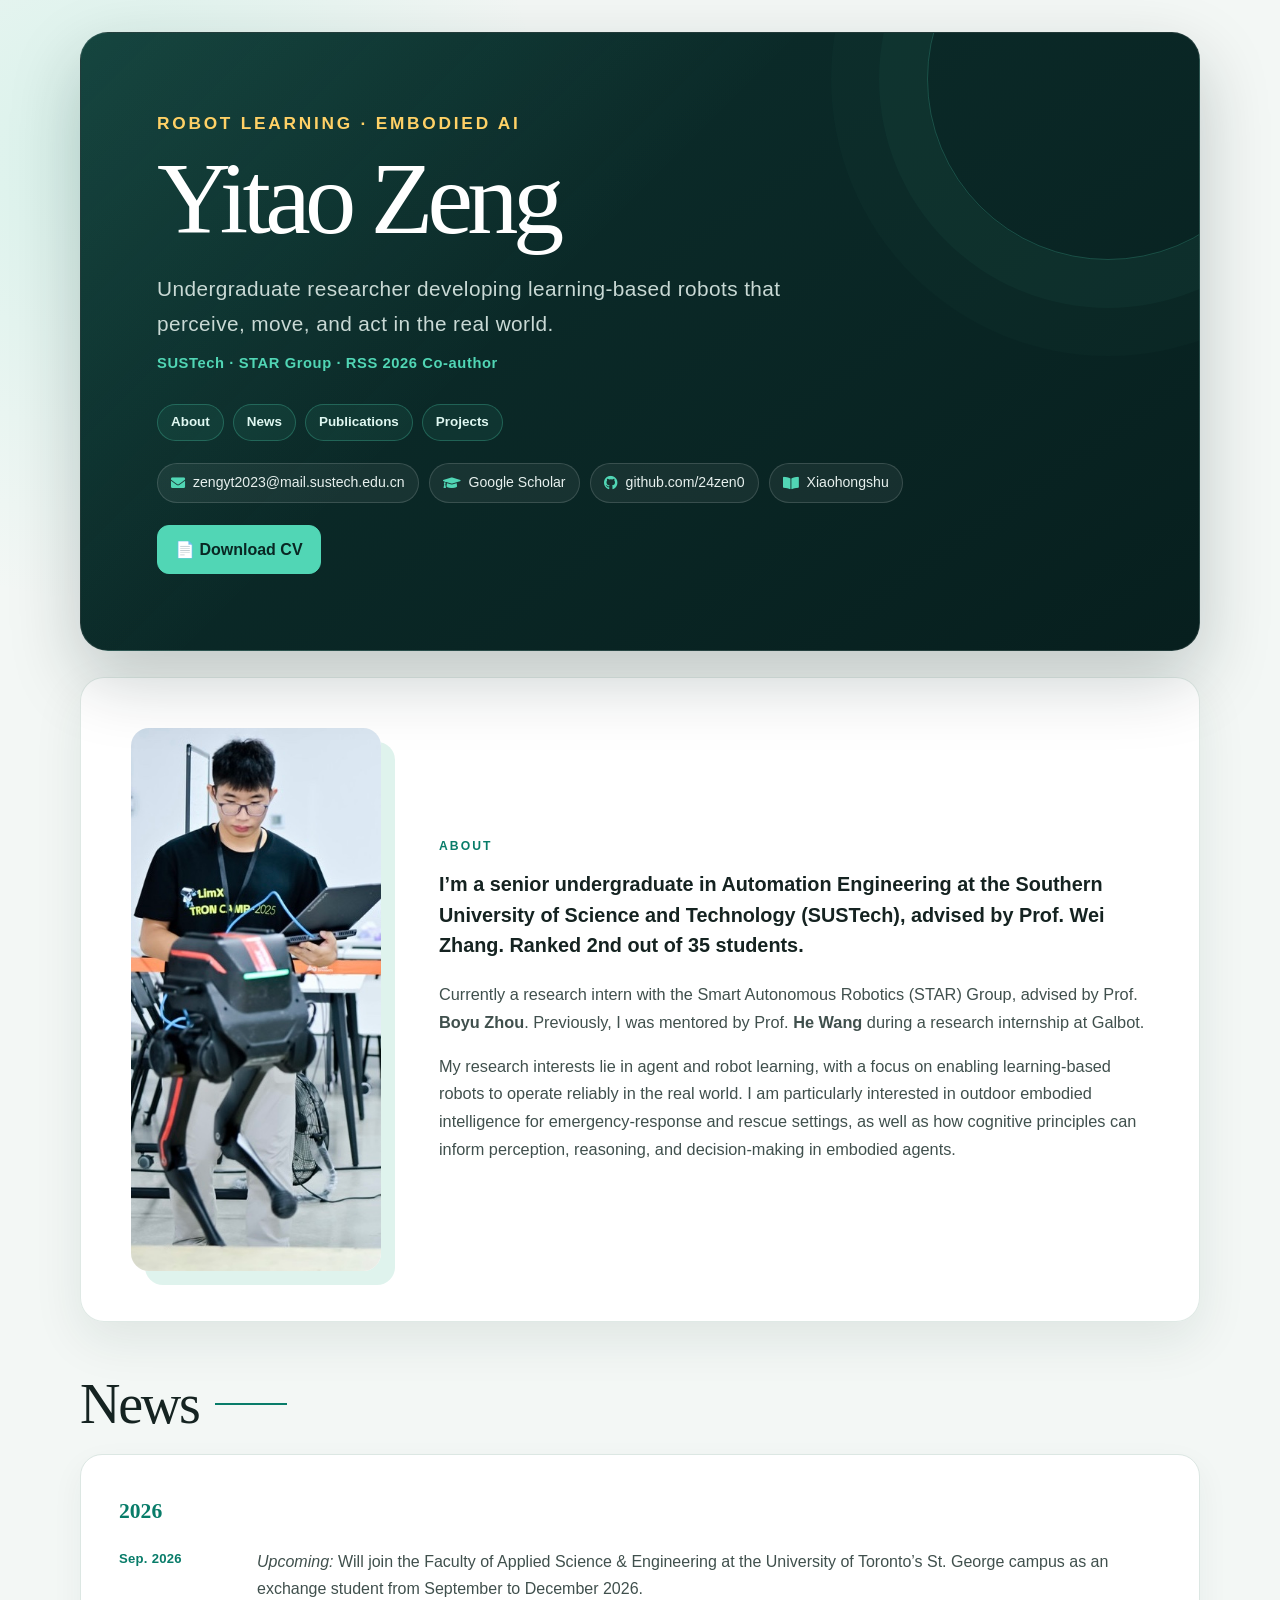
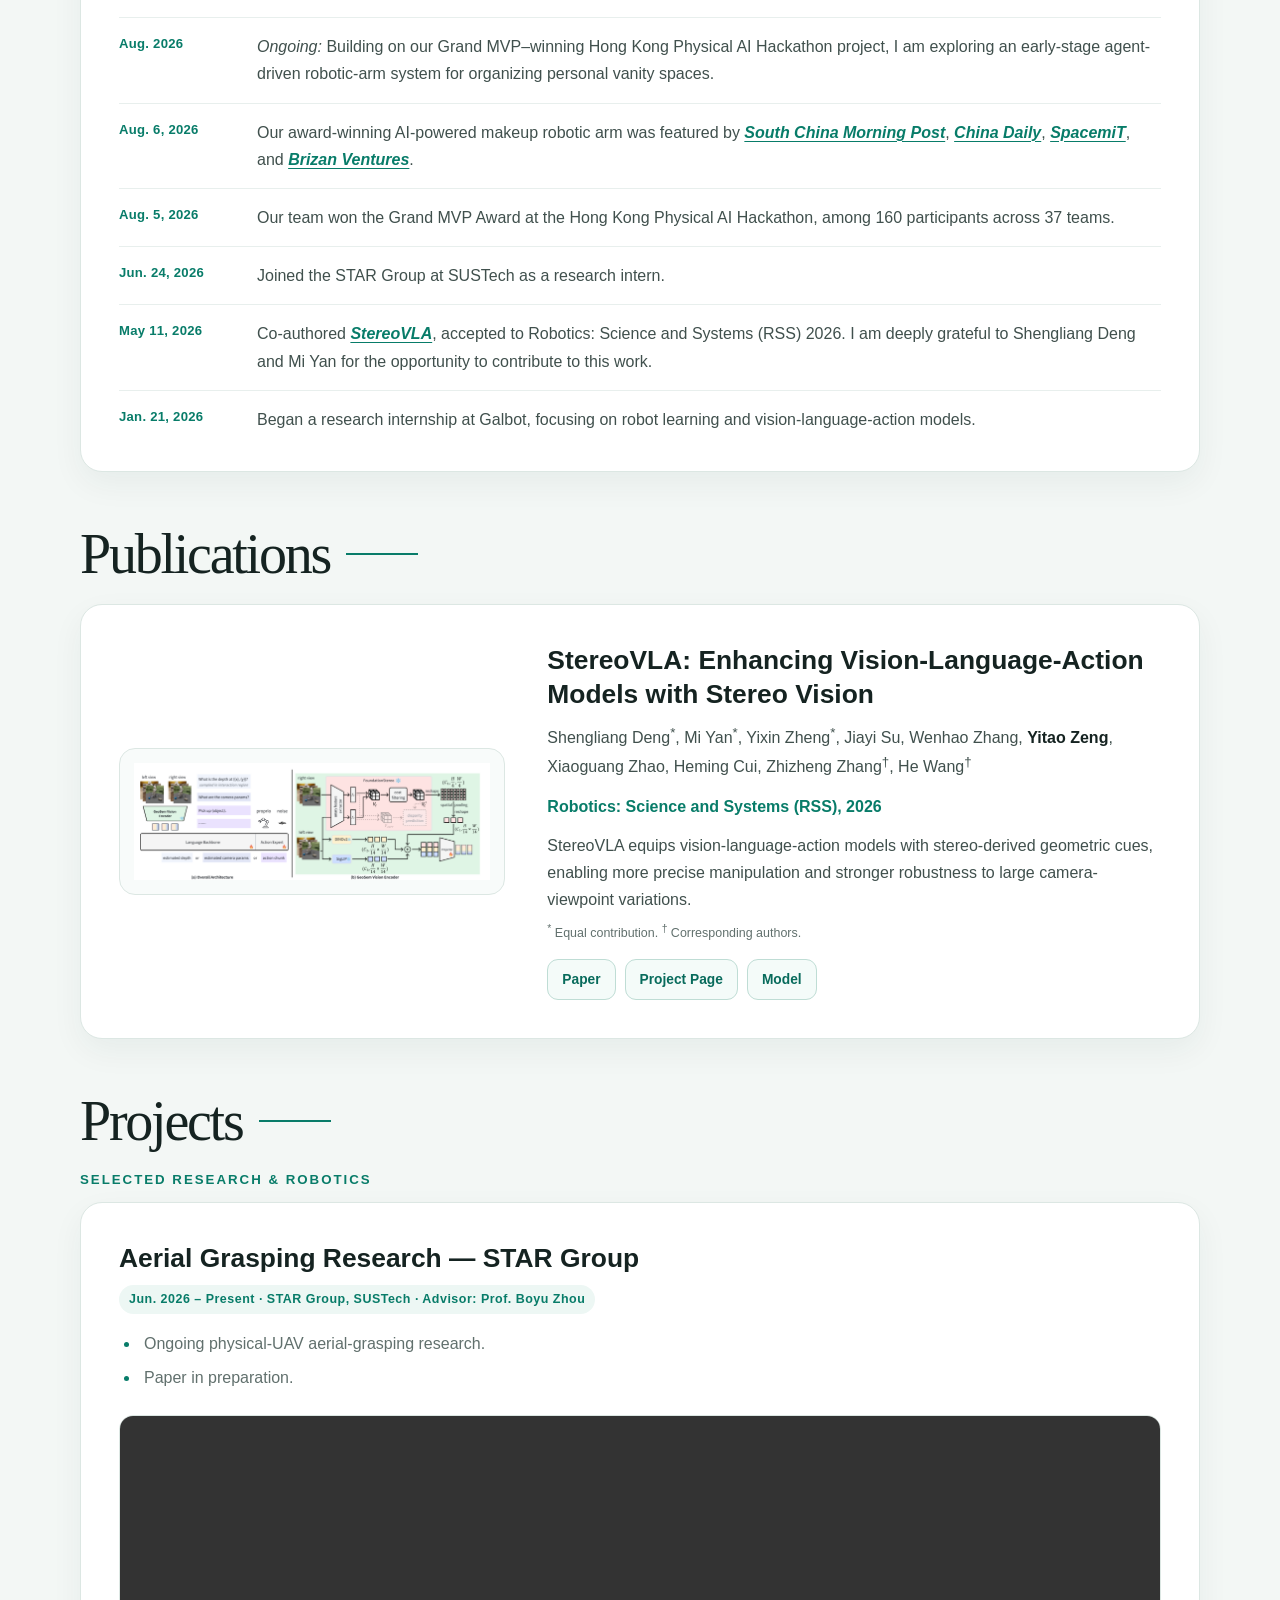
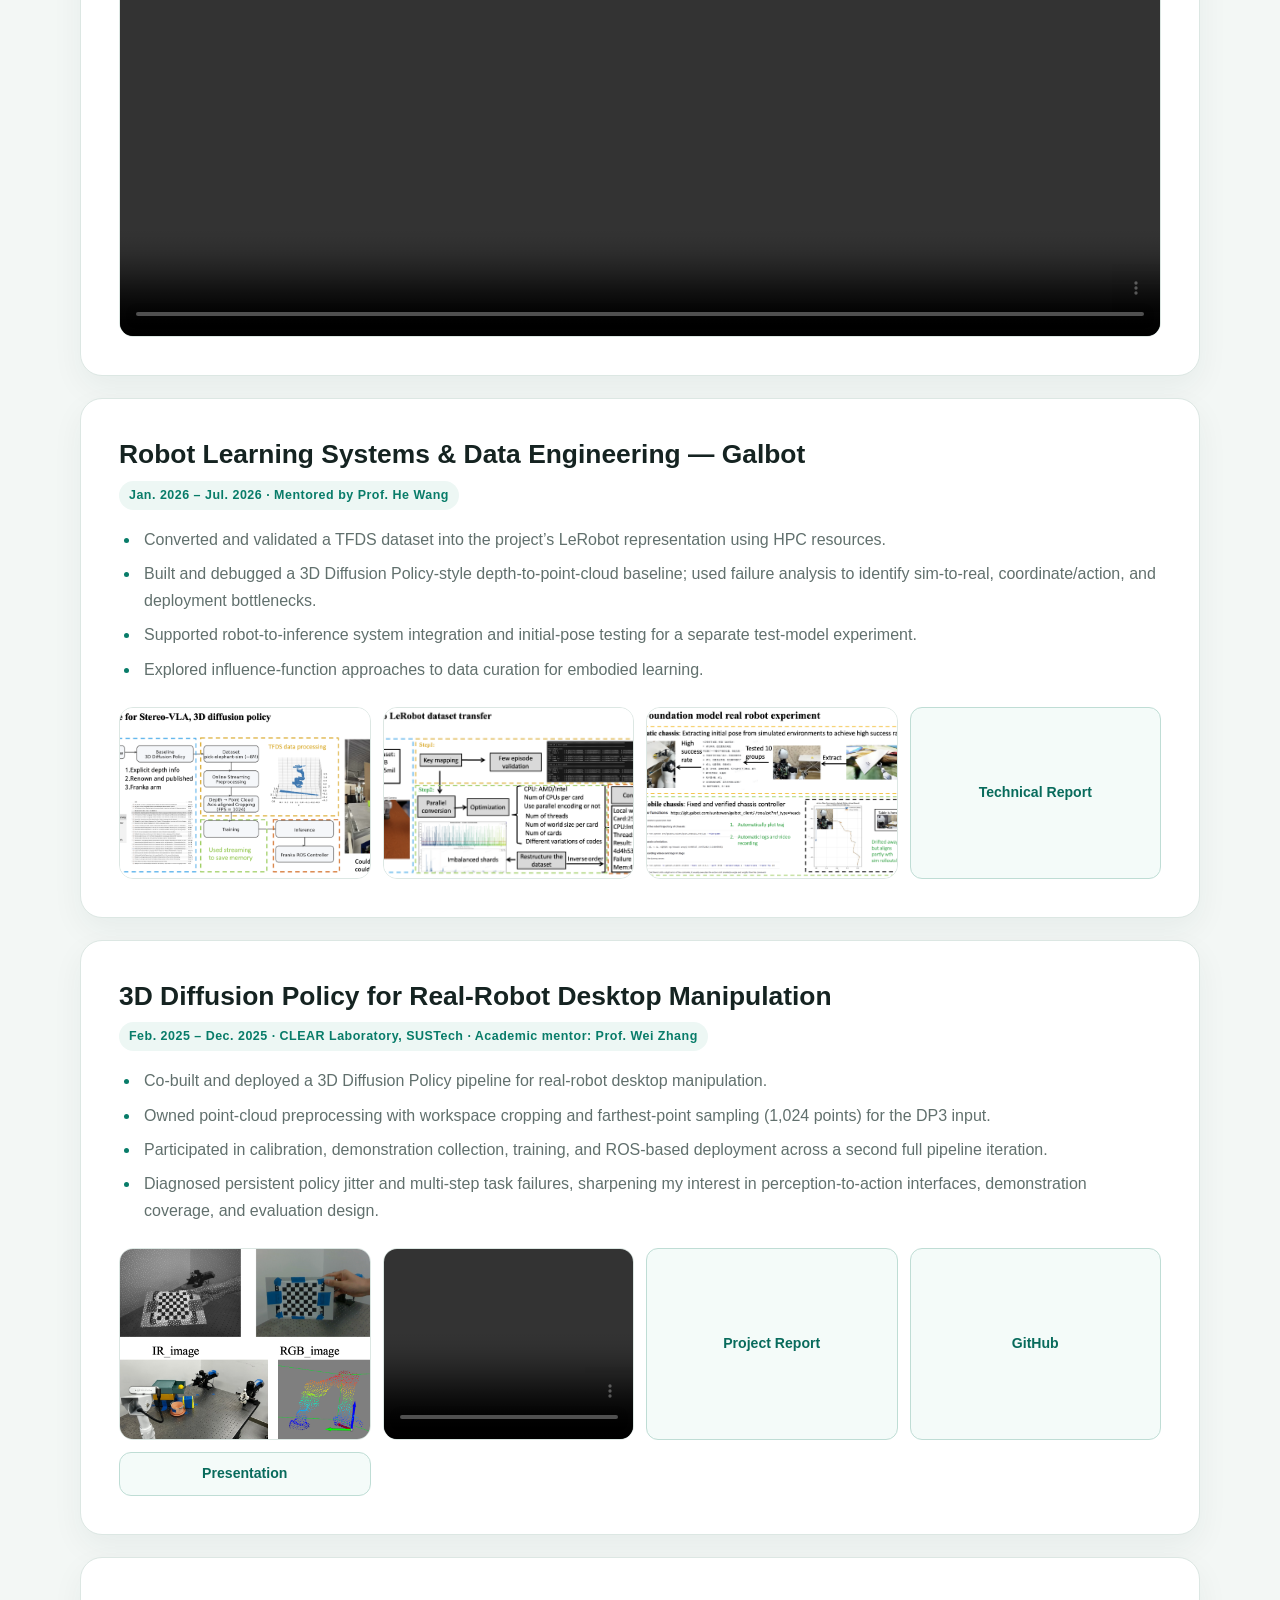
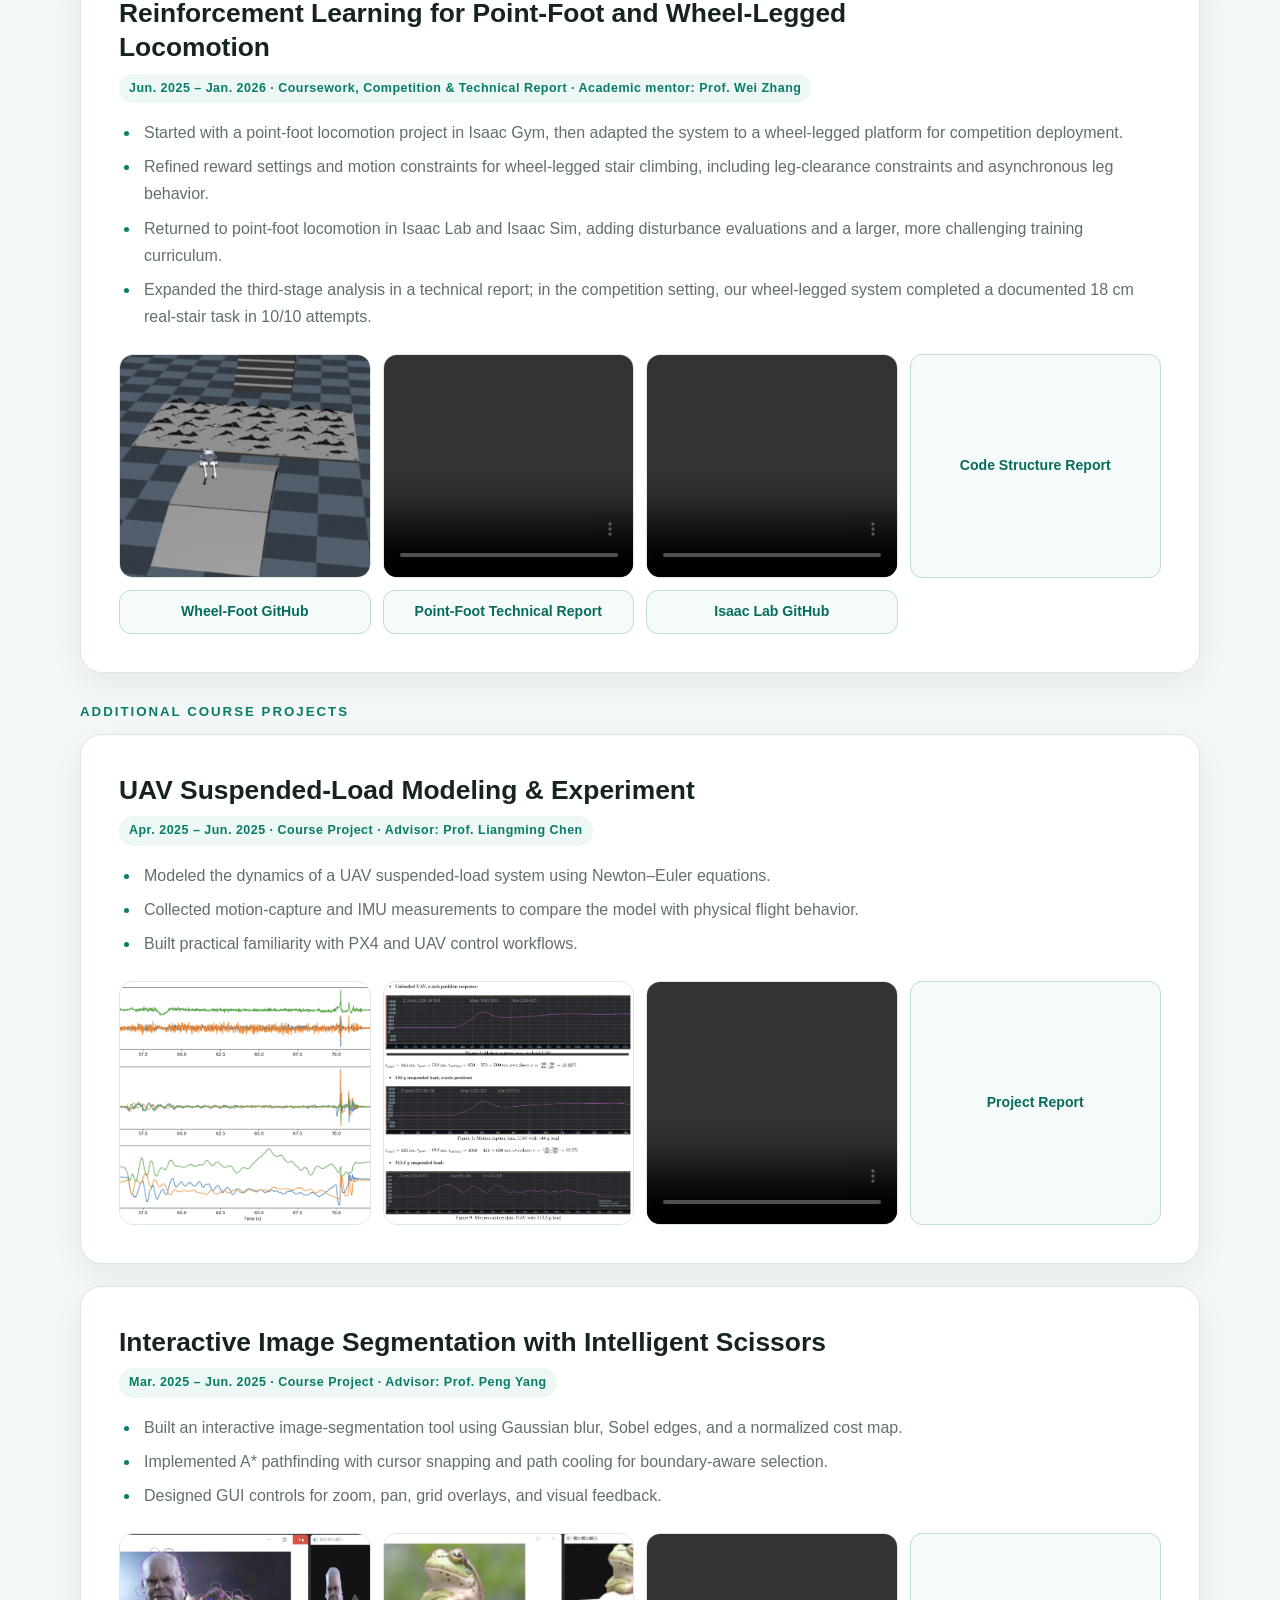
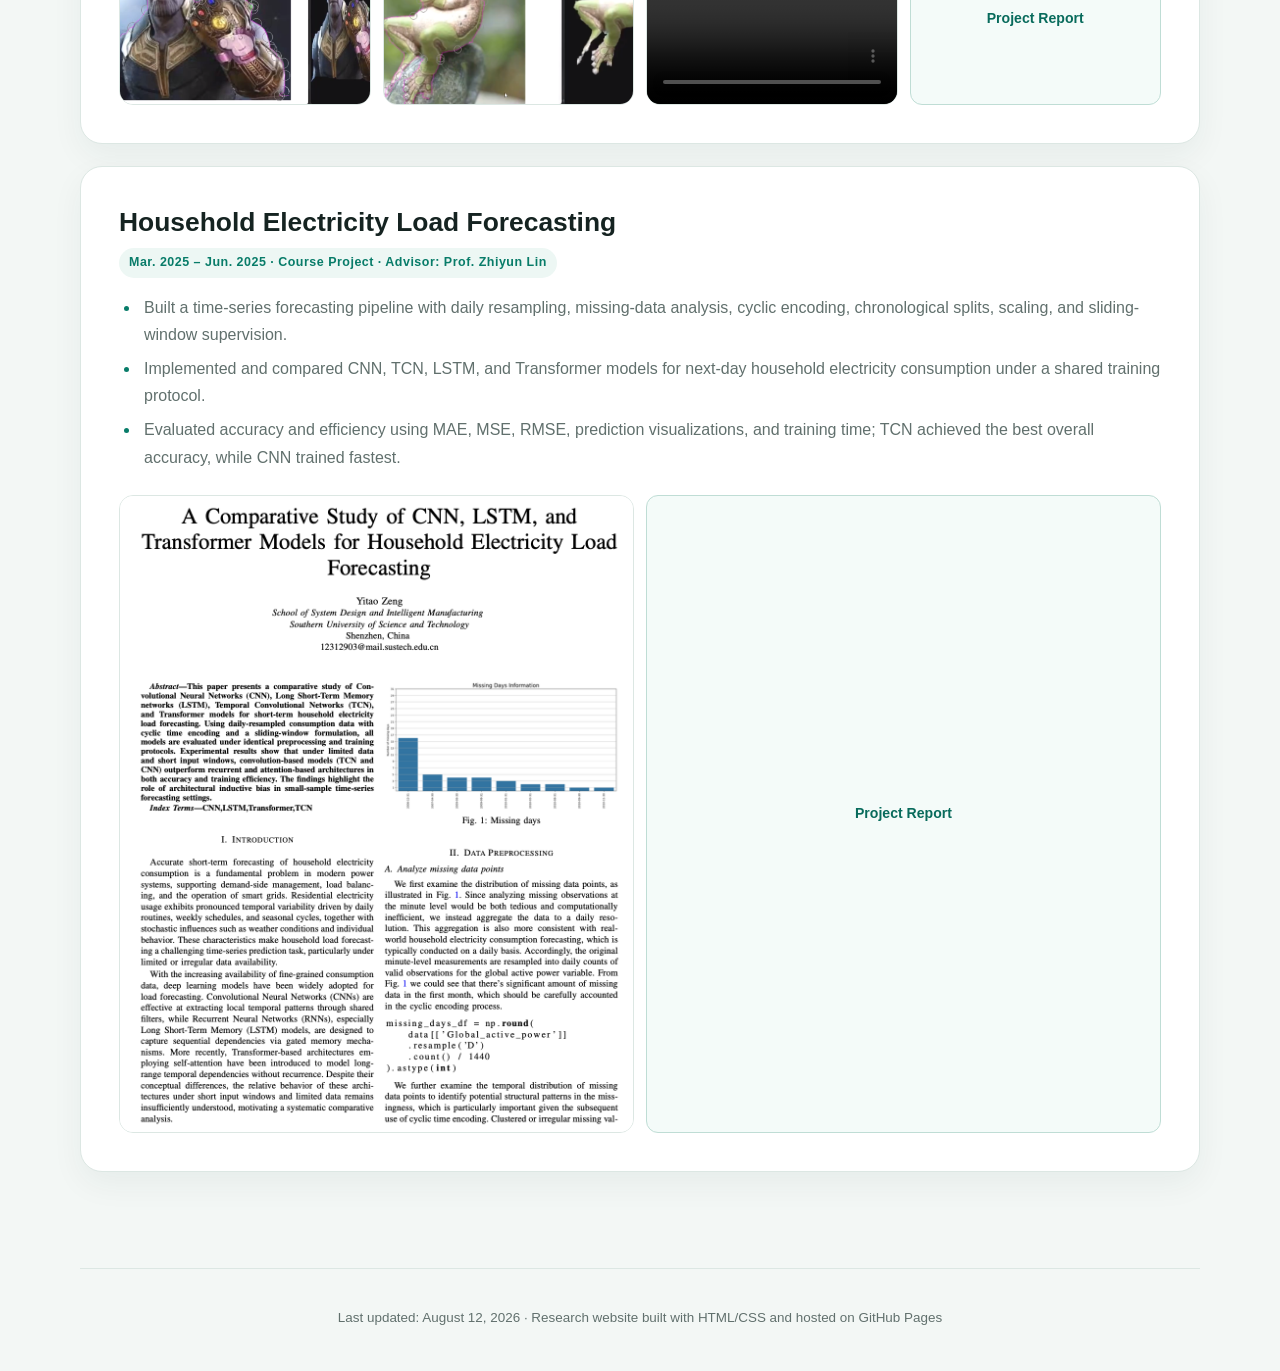
==== commit a1b2a5b7: "Correct course project advisor attributions" ====
--- a/index.html
+++ b/index.html
@@ -906,7 +906,7 @@
         </div>
         <div class="project-item">
             <h4>Interactive Image Segmentation with Intelligent Scissors</h4>
-            <p class="date">Mar. 2025 – Jun. 2025 · Course Project · Advisor: Prof. Zhiyun Lin</p>
+            <p class="date">Mar. 2025 – Jun. 2025 · Course Project · Advisor: Prof. Peng Yang</p>
             <ul>
                 <li>Built an interactive image-segmentation tool using Gaussian blur, Sobel edges, and a normalized cost map.</li>
                 <li>Implemented A* pathfinding with cursor snapping and path cooling for boundary-aware selection.</li>
@@ -933,7 +933,7 @@
 
         <div class="project-item">
             <h4>Household Electricity Load Forecasting</h4>
-            <p class="date">Mar. 2025 – Jun. 2025 · Course Project · Advisor: Prof. Peng Yang</p>
+            <p class="date">Mar. 2025 – Jun. 2025 · Course Project · Advisor: Prof. Zhiyun Lin</p>
             <ul>
                 <li>Built a time-series forecasting pipeline with daily resampling, missing-data analysis, cyclic encoding, chronological splits, scaling, and sliding-window supervision.</li>
                 <li>Implemented and compared CNN, TCN, LSTM, and Transformer models for next-day household electricity consumption under a shared training protocol.</li>
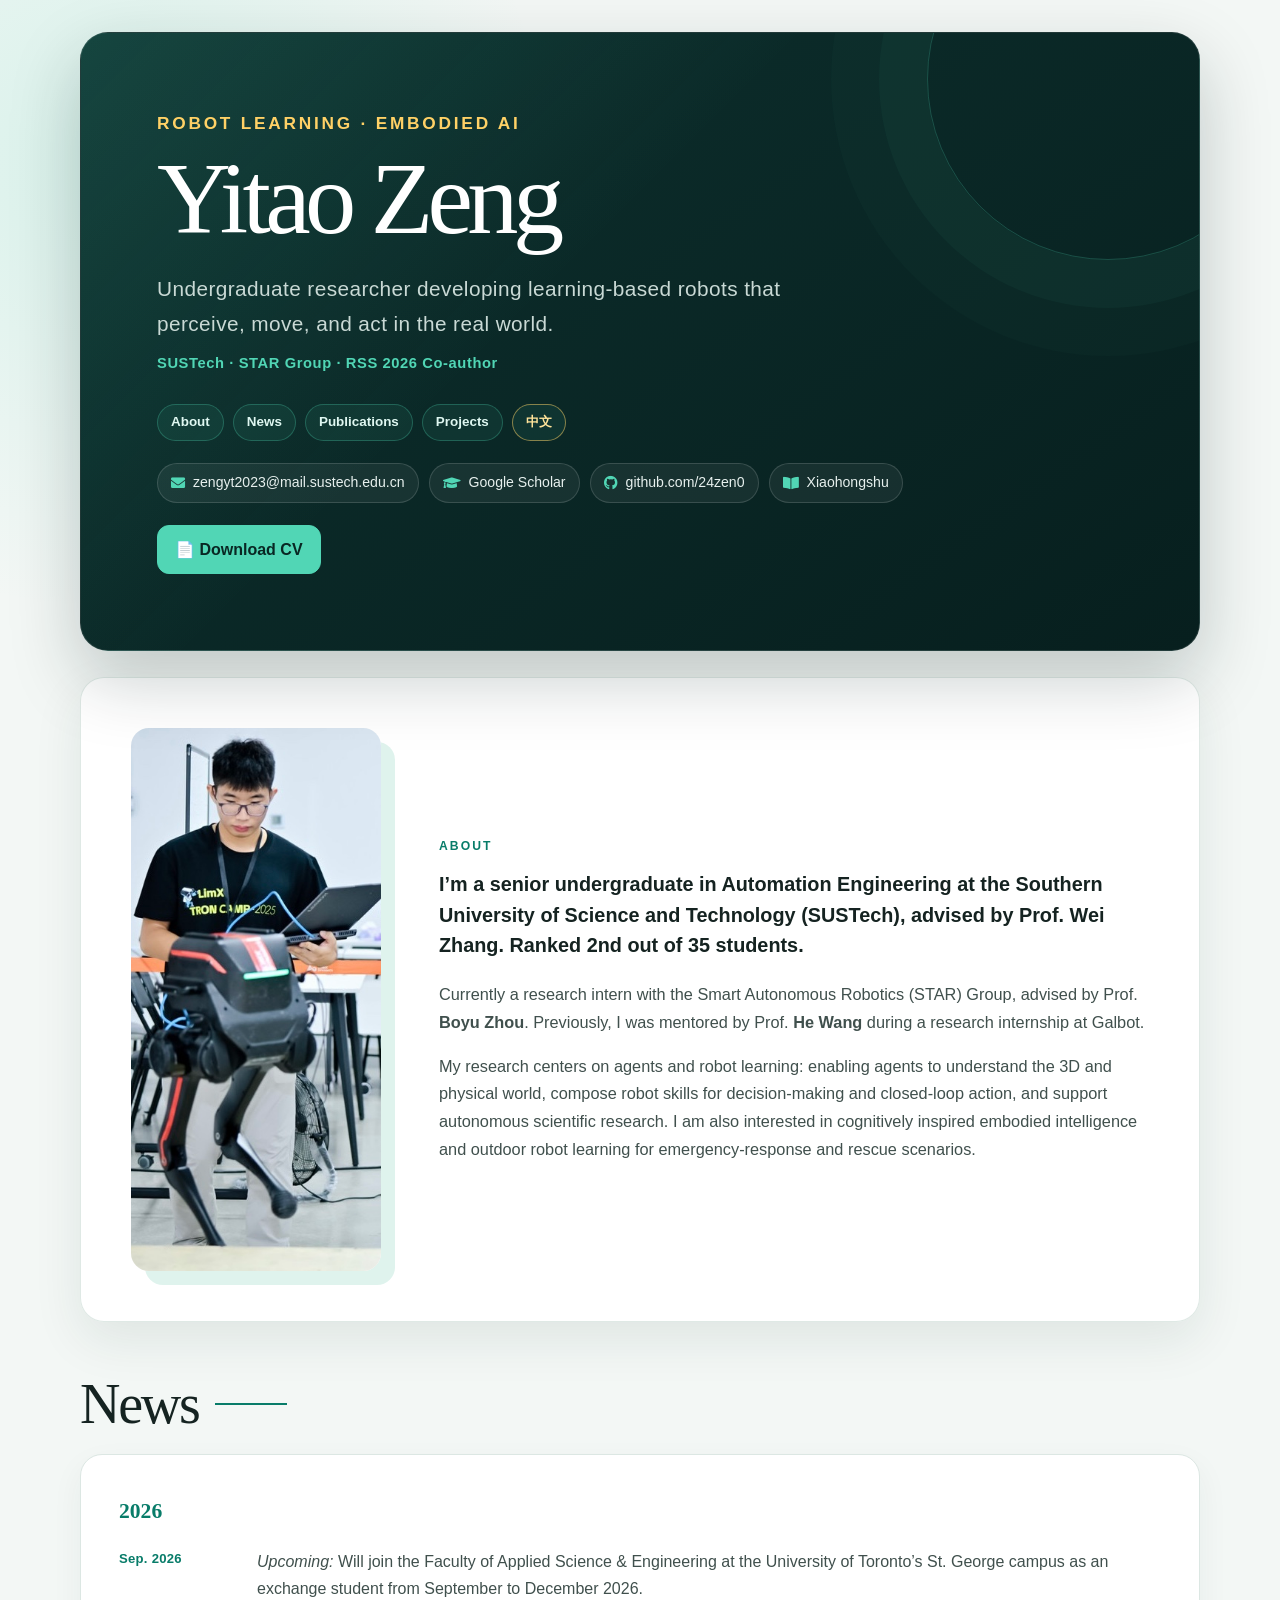
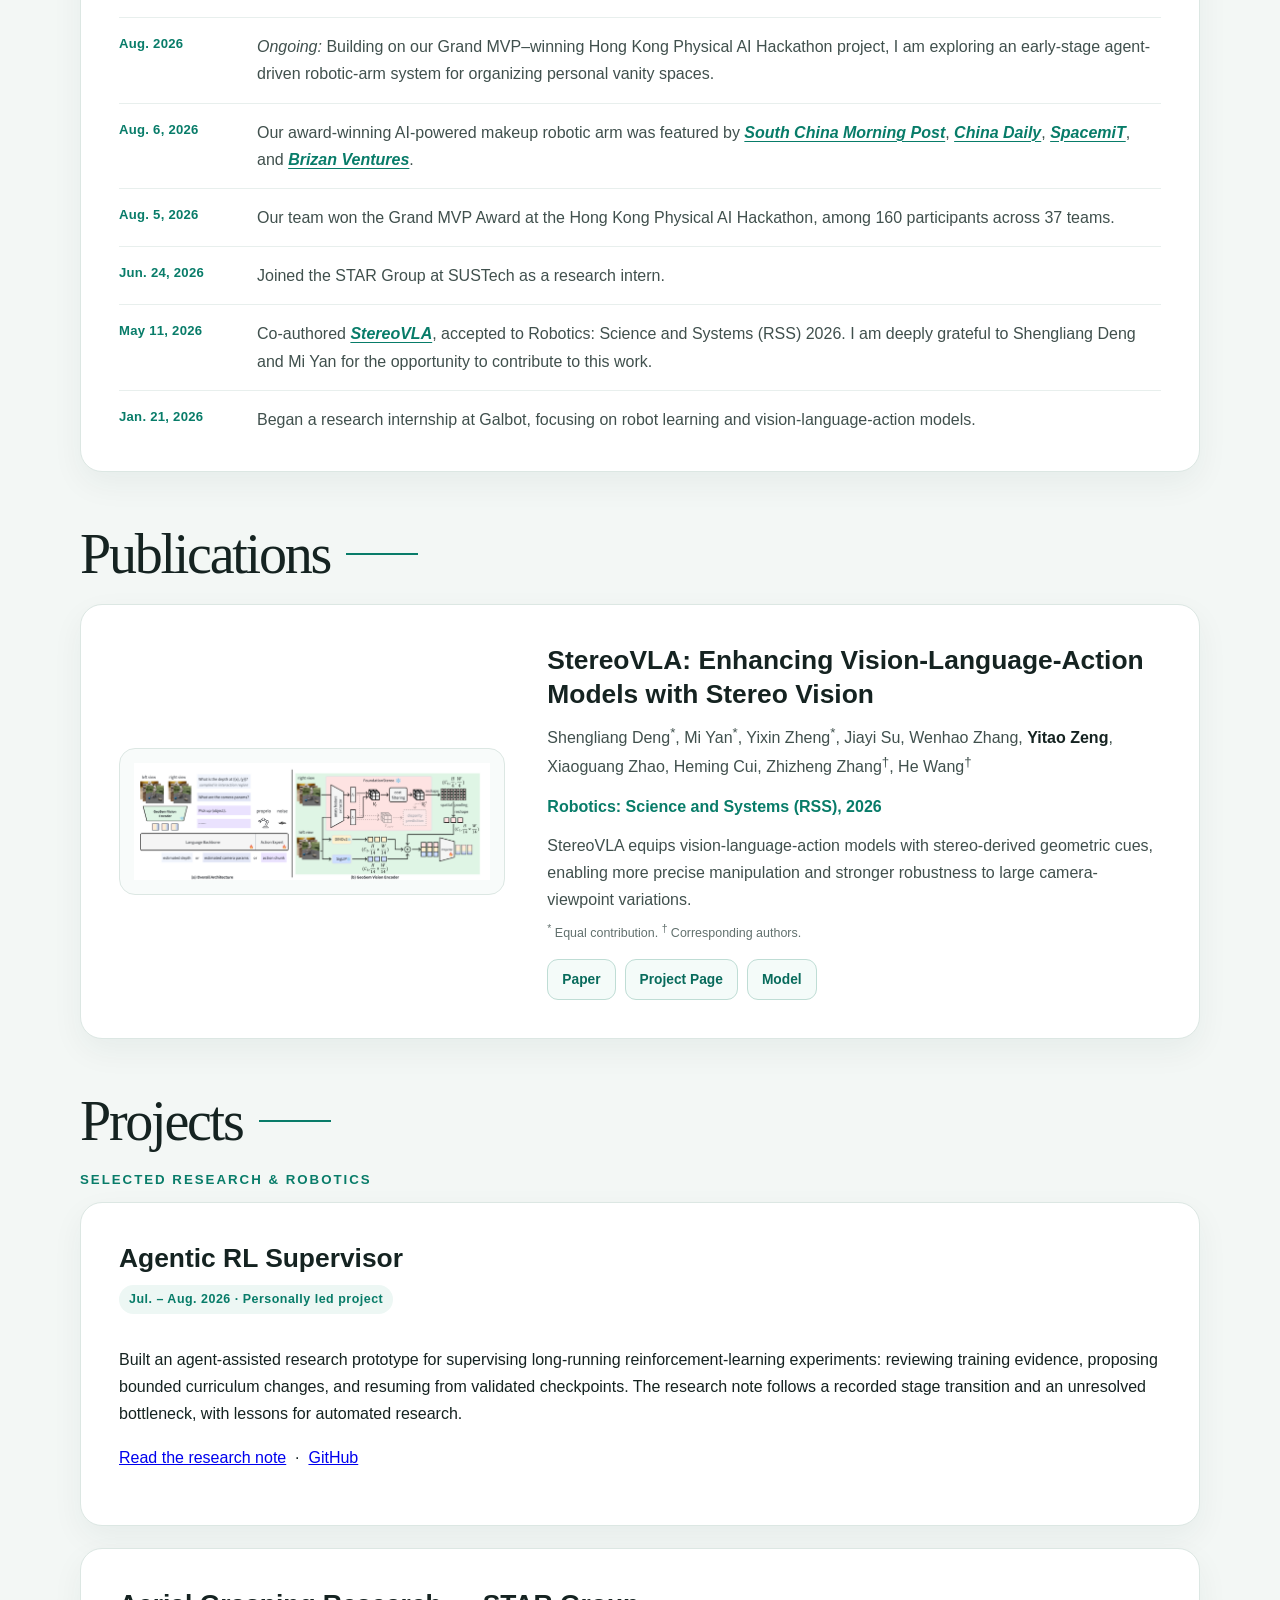
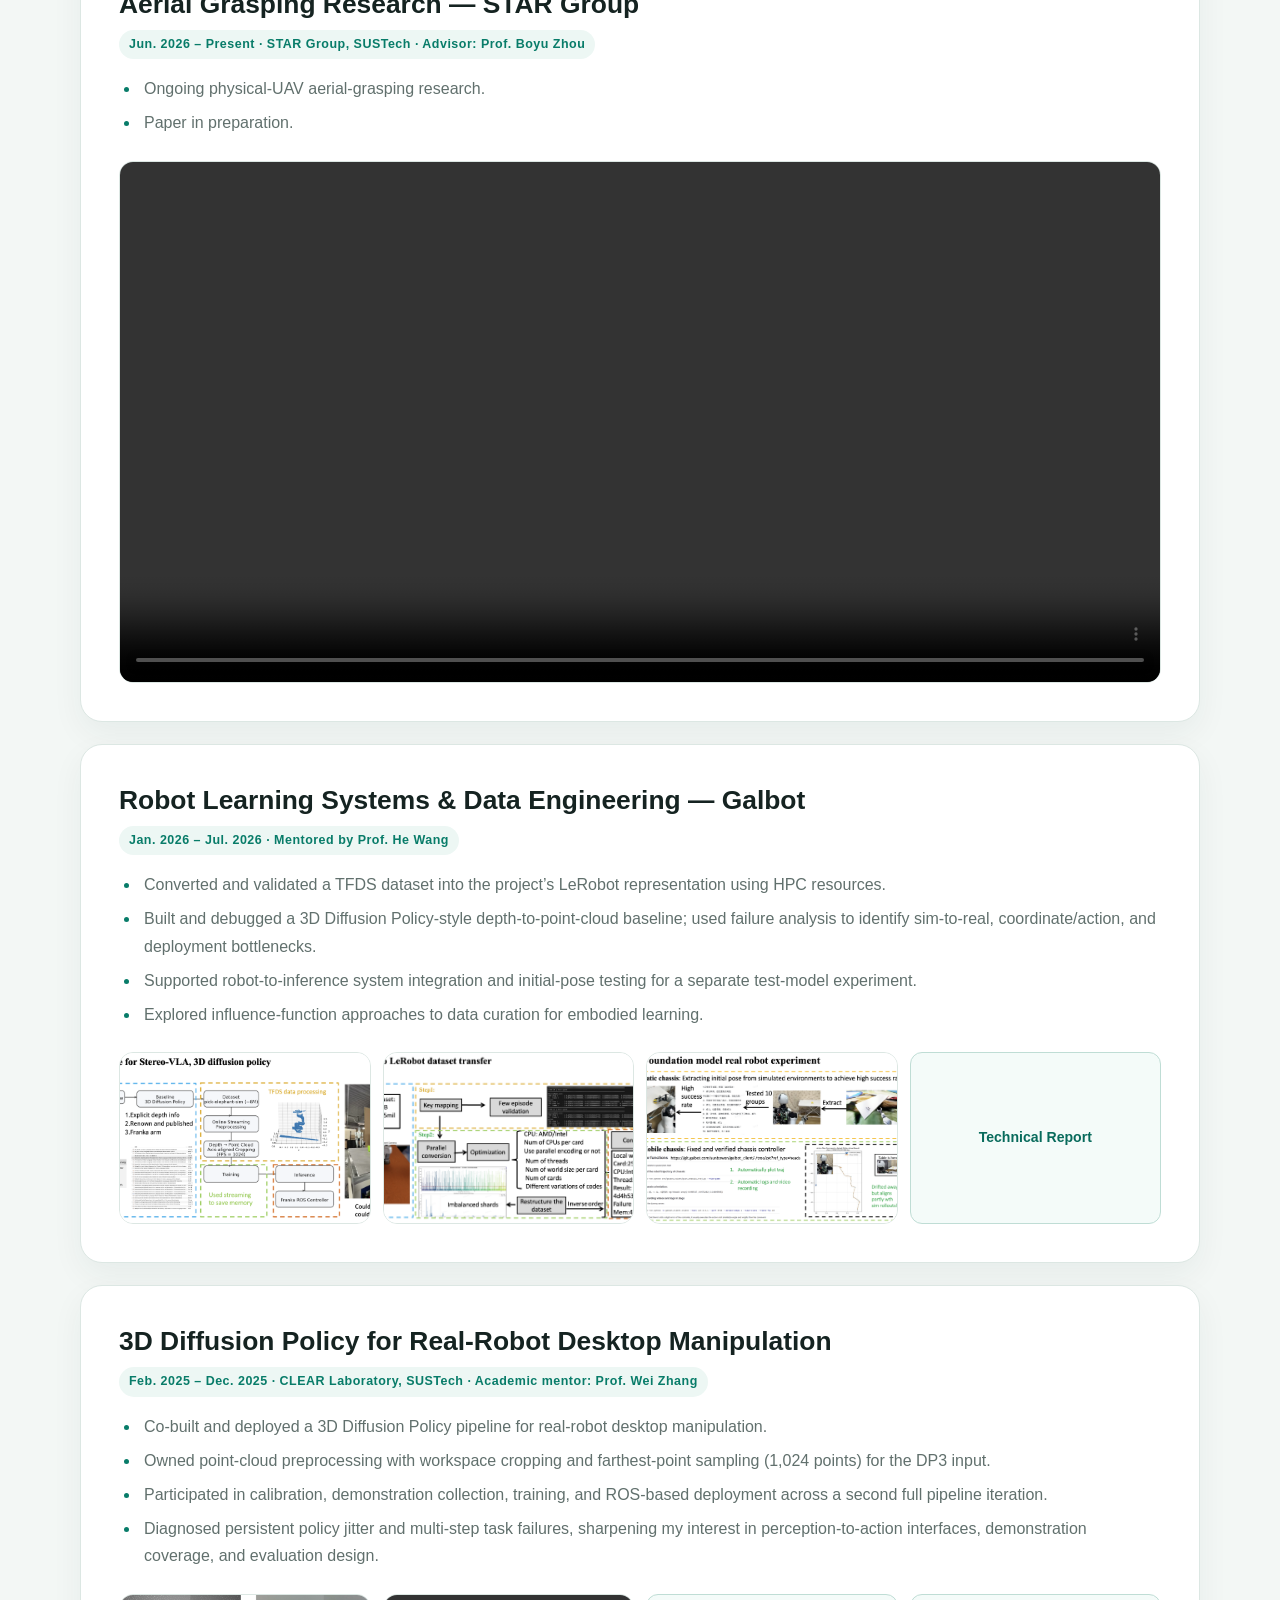
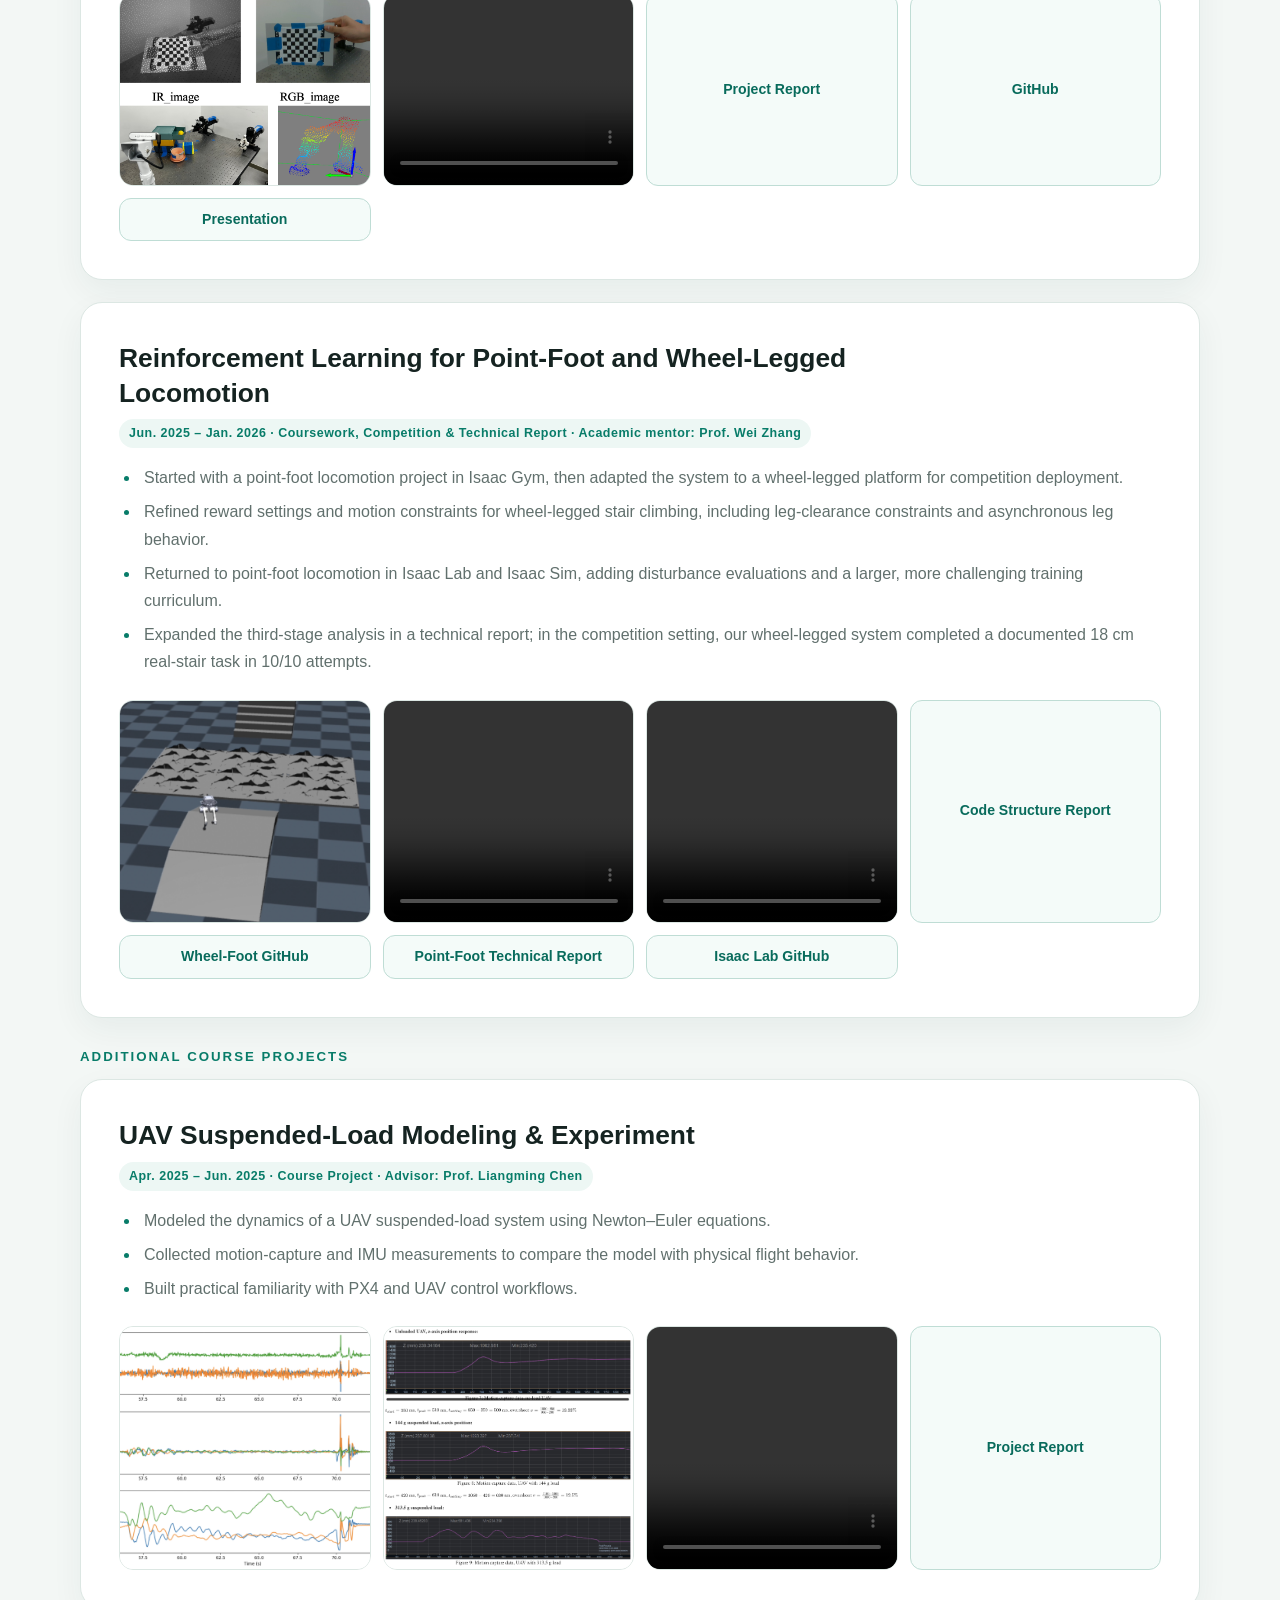
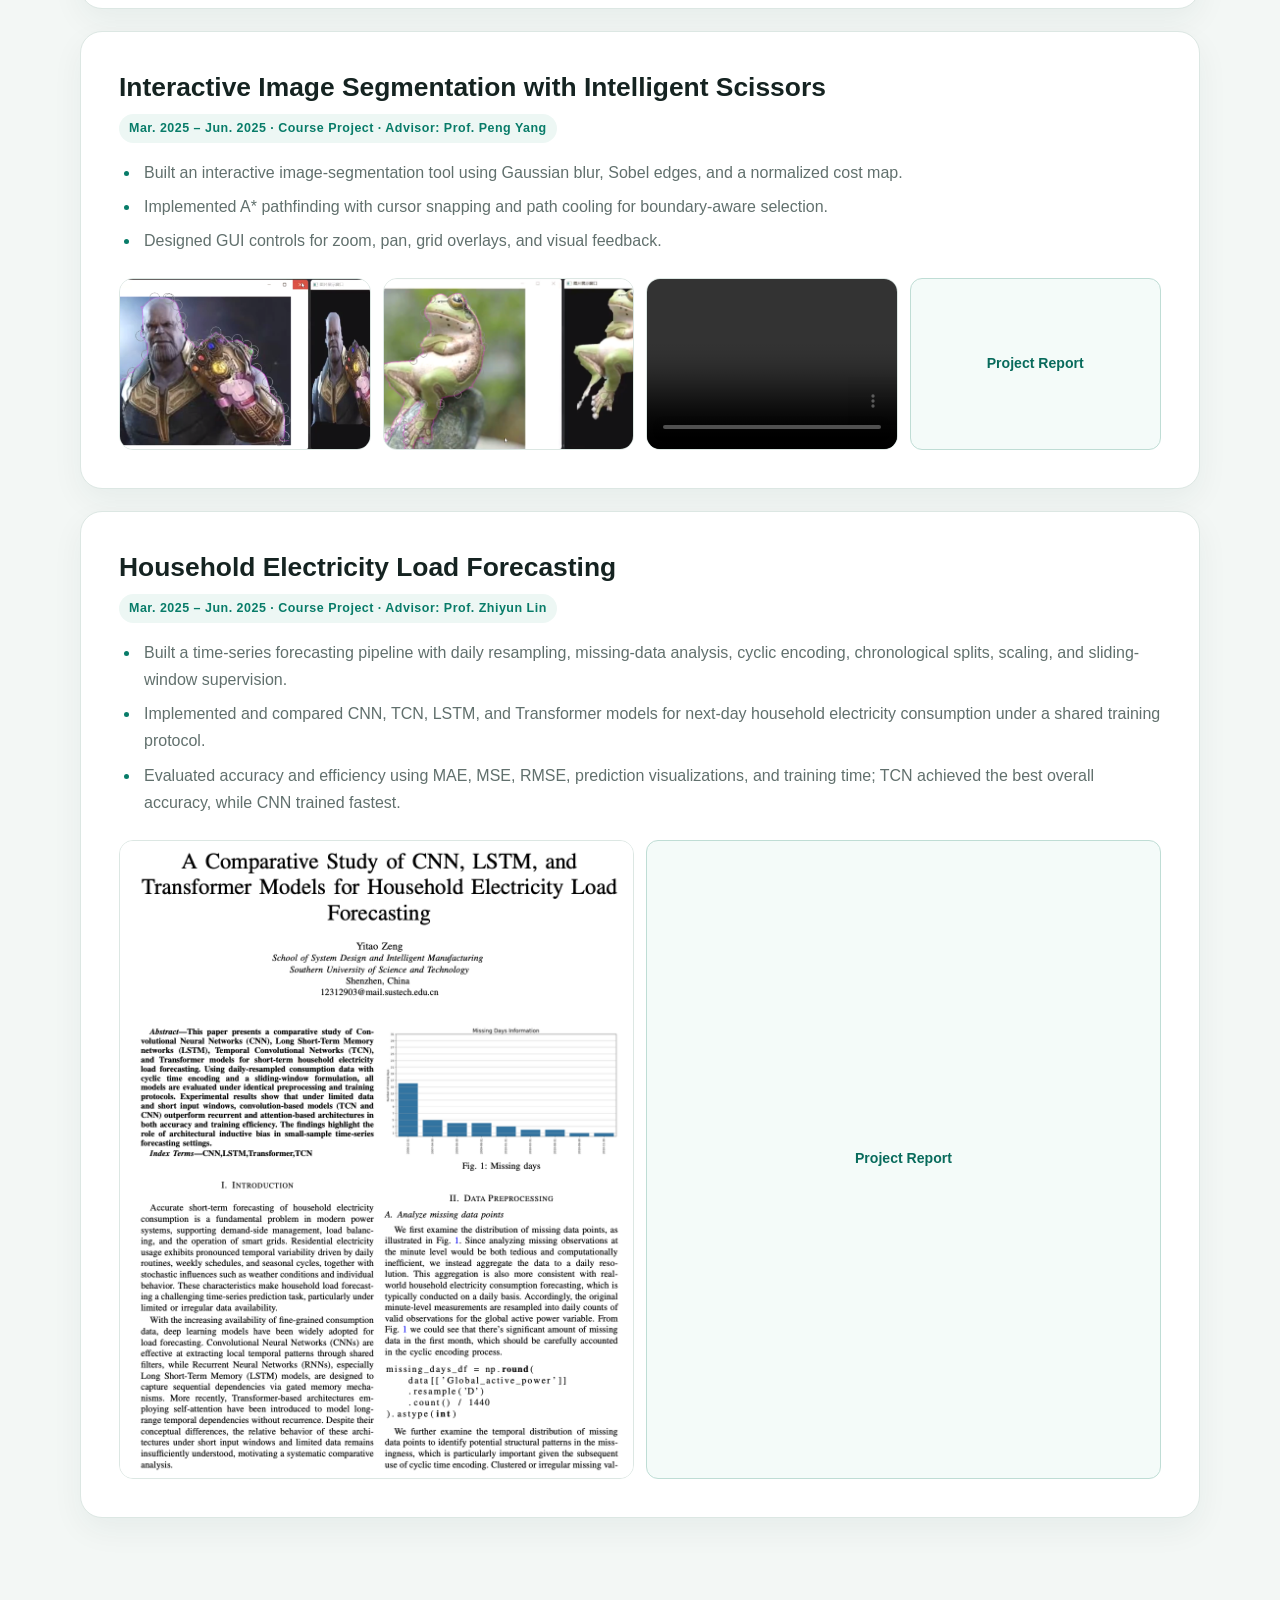
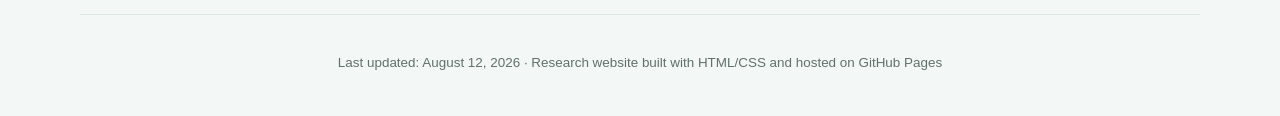
==== commit 54145d73: "Publish revised locomotion and 3D diffusion technical reports" ====
--- a/index.html
+++ b/index.html
@@ -139,6 +139,11 @@
             background: rgba(81, 214, 181, 0.16);
             transform: translateY(-2px);
         }
+
+        .site-nav .language-link {
+            border-color: rgba(255, 209, 102, 0.5);
+            color: #ffe39a;
+        }
         
         .contact-info {
             display: flex;
@@ -669,6 +674,7 @@
             <a href="#news">News</a>
             <a href="#publications">Publications</a>
             <a href="#projects">Projects</a>
+            <a class="language-link" href="zh.html" lang="zh-CN">中文</a>
         </nav>
         <div class="contact-info">
             <a class="contact-item" href="mailto:zengyt2023@mail.sustech.edu.cn">
@@ -697,7 +703,7 @@
         <div class="intro-text">
             <p>I’m a senior undergraduate in Automation Engineering at the Southern University of Science and Technology (SUSTech), advised by Prof. Wei Zhang. Ranked 2nd out of 35 students.</p>
             <p>Currently a research intern with the Smart Autonomous Robotics (STAR) Group, advised by Prof. <strong>Boyu Zhou</strong>. Previously, I was mentored by Prof. <strong>He Wang</strong> during a research internship at Galbot.</p>
-            <p>My research interests lie in agent and robot learning, with a focus on enabling learning-based robots to operate reliably in the real world. I am particularly interested in outdoor embodied intelligence for emergency-response and rescue settings, as well as how cognitive principles can inform perception, reasoning, and decision-making in embodied agents.</p>
+            <p>My research centers on agents and robot learning: enabling agents to understand the 3D and physical world, compose robot skills for decision-making and closed-loop action, and support autonomous scientific research. I am also interested in cognitively inspired embodied intelligence and outdoor robot learning for emergency-response and rescue scenarios.</p>
         </div>
     </section>
 
@@ -763,6 +769,13 @@
         <h2>Projects</h2>
         <h3 class="project-group-title">Selected Research &amp; Robotics</h3>
 
+        <div class="project-item" id="agentic-rl-supervisor">
+            <h4>Agentic RL Supervisor</h4>
+            <p class="date">Jul. – Aug. 2026 · Personally led project</p>
+            <p>Built an agent-assisted research prototype for supervising long-running reinforcement-learning experiments: reviewing training evidence, proposing bounded curriculum changes, and resuming from validated checkpoints. The research note follows a recorded stage transition and an unresolved bottleneck, with lessons for automated research.</p>
+            <p><a href="blog/agentic-rl-supervisor.html">Read the research note</a> &nbsp;·&nbsp; <a href="https://github.com/24zen0/agentic-rl-supervisor" target="_blank" rel="noopener noreferrer">GitHub</a></p>
+        </div>
+
         <div class="project-item">
             <h4>Aerial Grasping Research — STAR Group</h4>
             <p class="date">Jun. 2026 – Present · STAR Group, SUSTech · Advisor: Prof. Boyu Zhou</p>
@@ -825,7 +838,7 @@
                         Your browser does not support video playback.
                     </video>
                 </div>
-            <a href="https://github.com/24zen0/Desktop-Cleaning-via-3D-Diffusion-Policy/blob/main/Desktop%20Cleaning%20by%20Robotic%20Arm%20via%203D%20Diffusion%20Policy.pdf" target="_blank" rel="noopener noreferrer">
+            <a href="files/3D_Diffusion_Policy_Technical_Report.pdf" target="_blank" rel="noopener noreferrer">
             Project Report
         </a>
             <a href="https://github.com/24zen0/Desktop-Cleaning-via-3D-Diffusion-Policy" target="_blank" rel="noopener noreferrer">
@@ -867,7 +880,7 @@
             <a href="https://github.com/24zen0/Deployment_of_wheelfoot_tron" target="_blank" rel="noopener noreferrer">
             Wheel-Foot GitHub
         </a>      
-        <a href="https://github.com/24zen0/2026RL_bipedal_locomotion_Isaaclab/blob/main/Bipedal_Robot_Training_Via_Reinforcement_Learning%20.pdf" target="_blank" rel="noopener noreferrer">
+        <a href="files/RL_Locomotion_Technical_Report.pdf" target="_blank" rel="noopener noreferrer">
             Point-Foot Technical Report
         </a>
         <a href="https://github.com/24zen0/2026RL_bipedal_locomotion_Isaaclab" target="_blank" rel="noopener noreferrer">
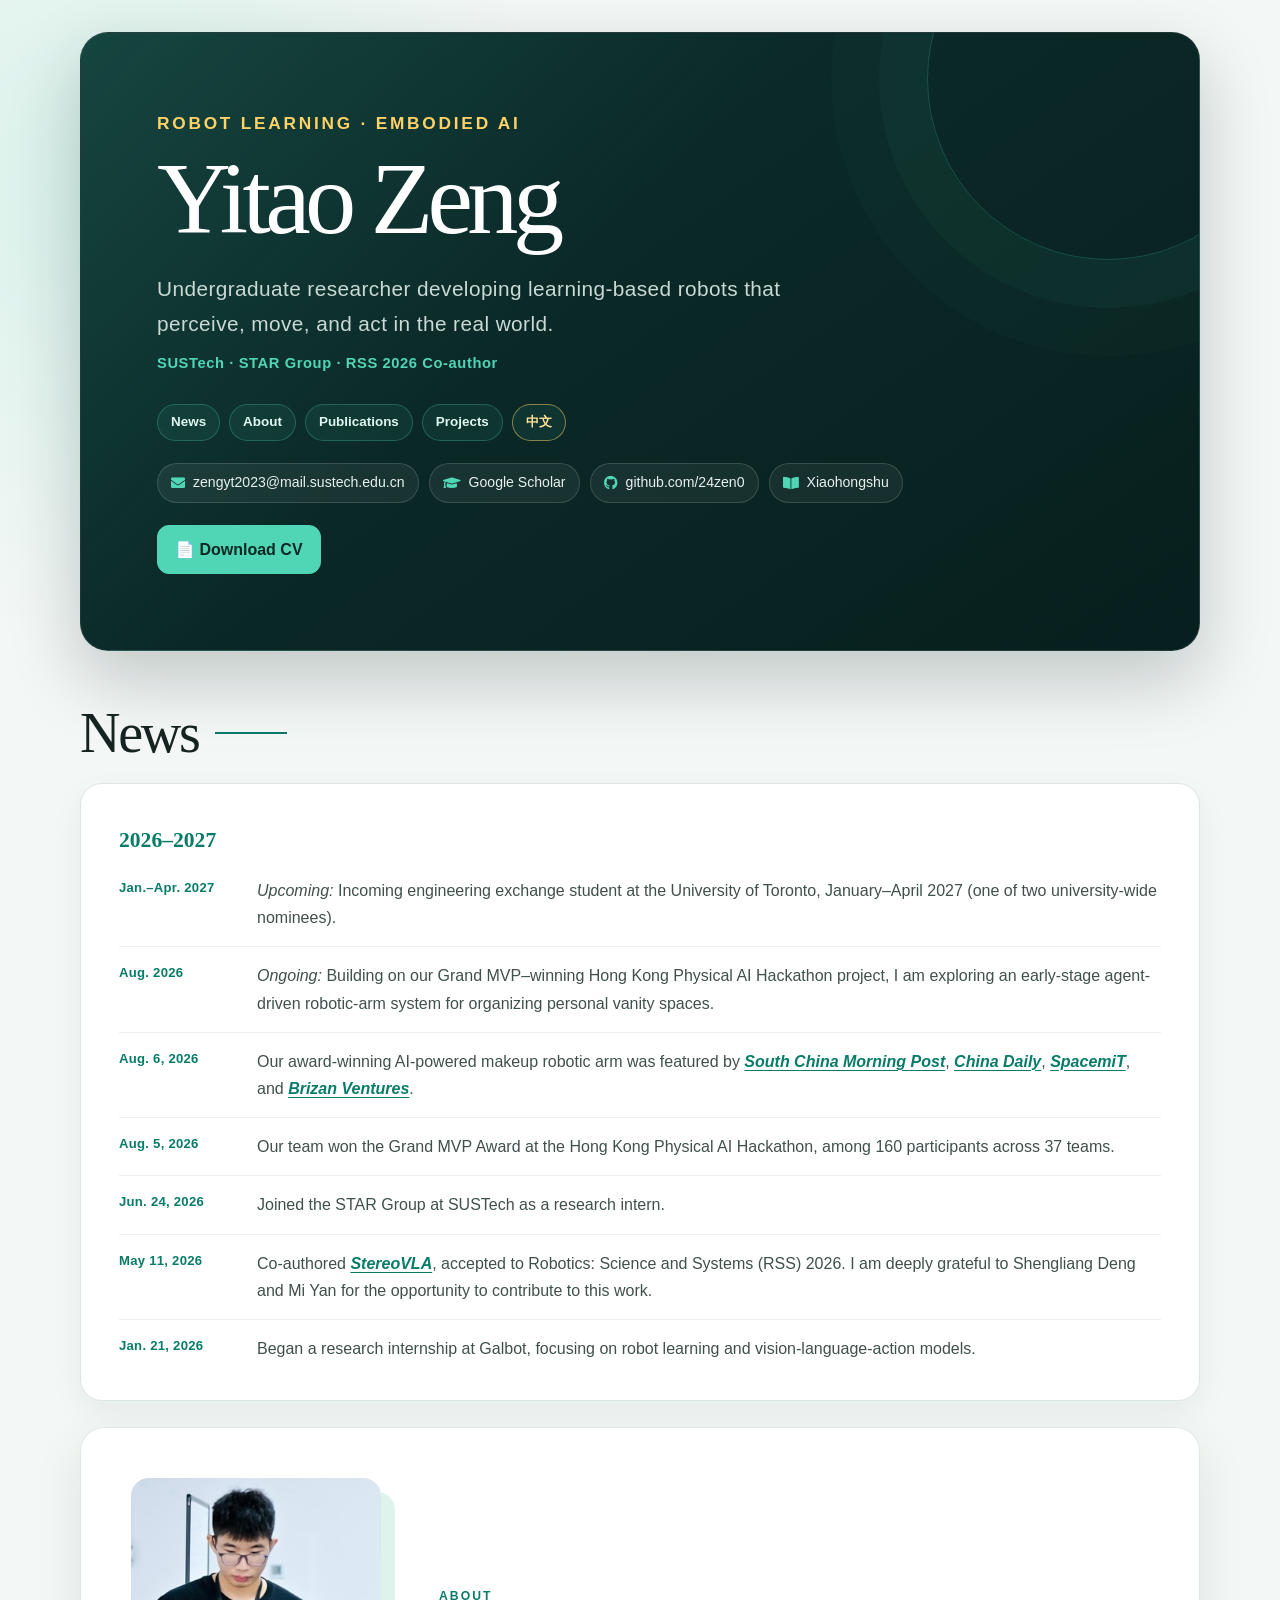
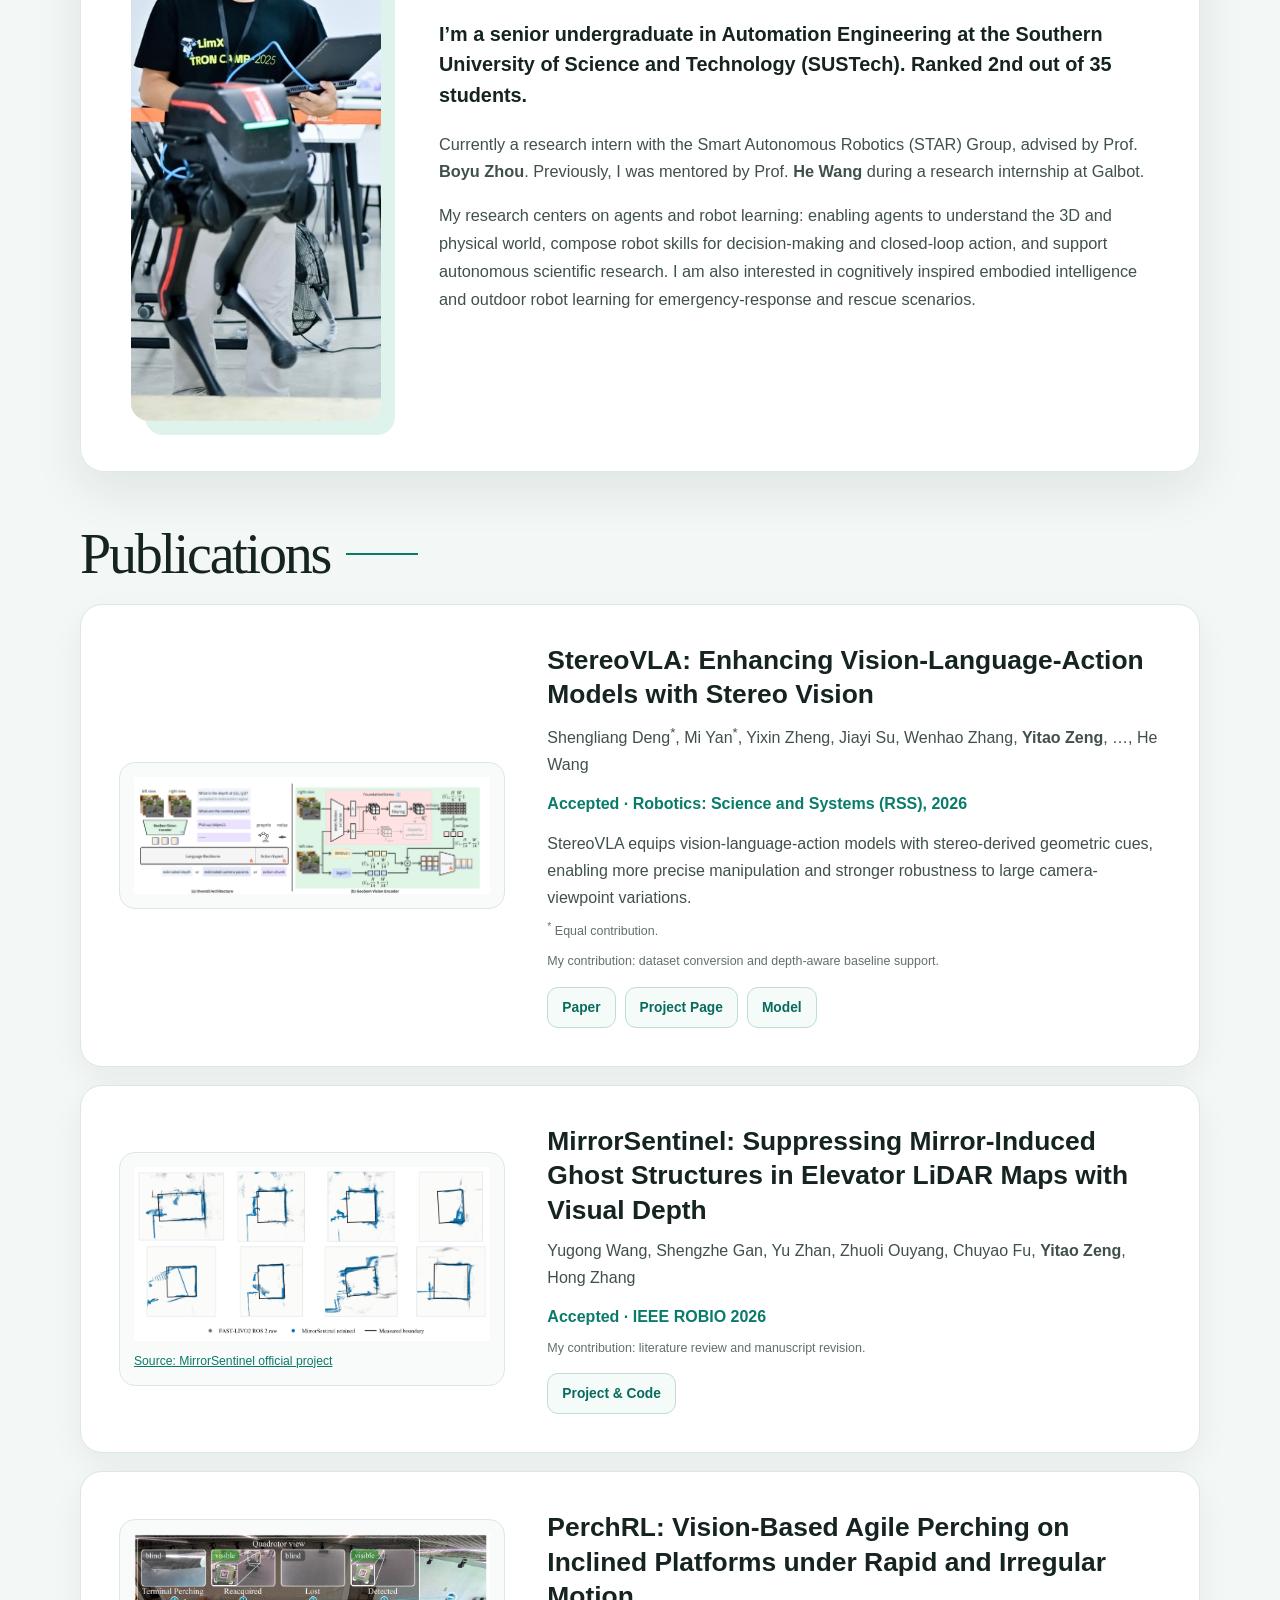
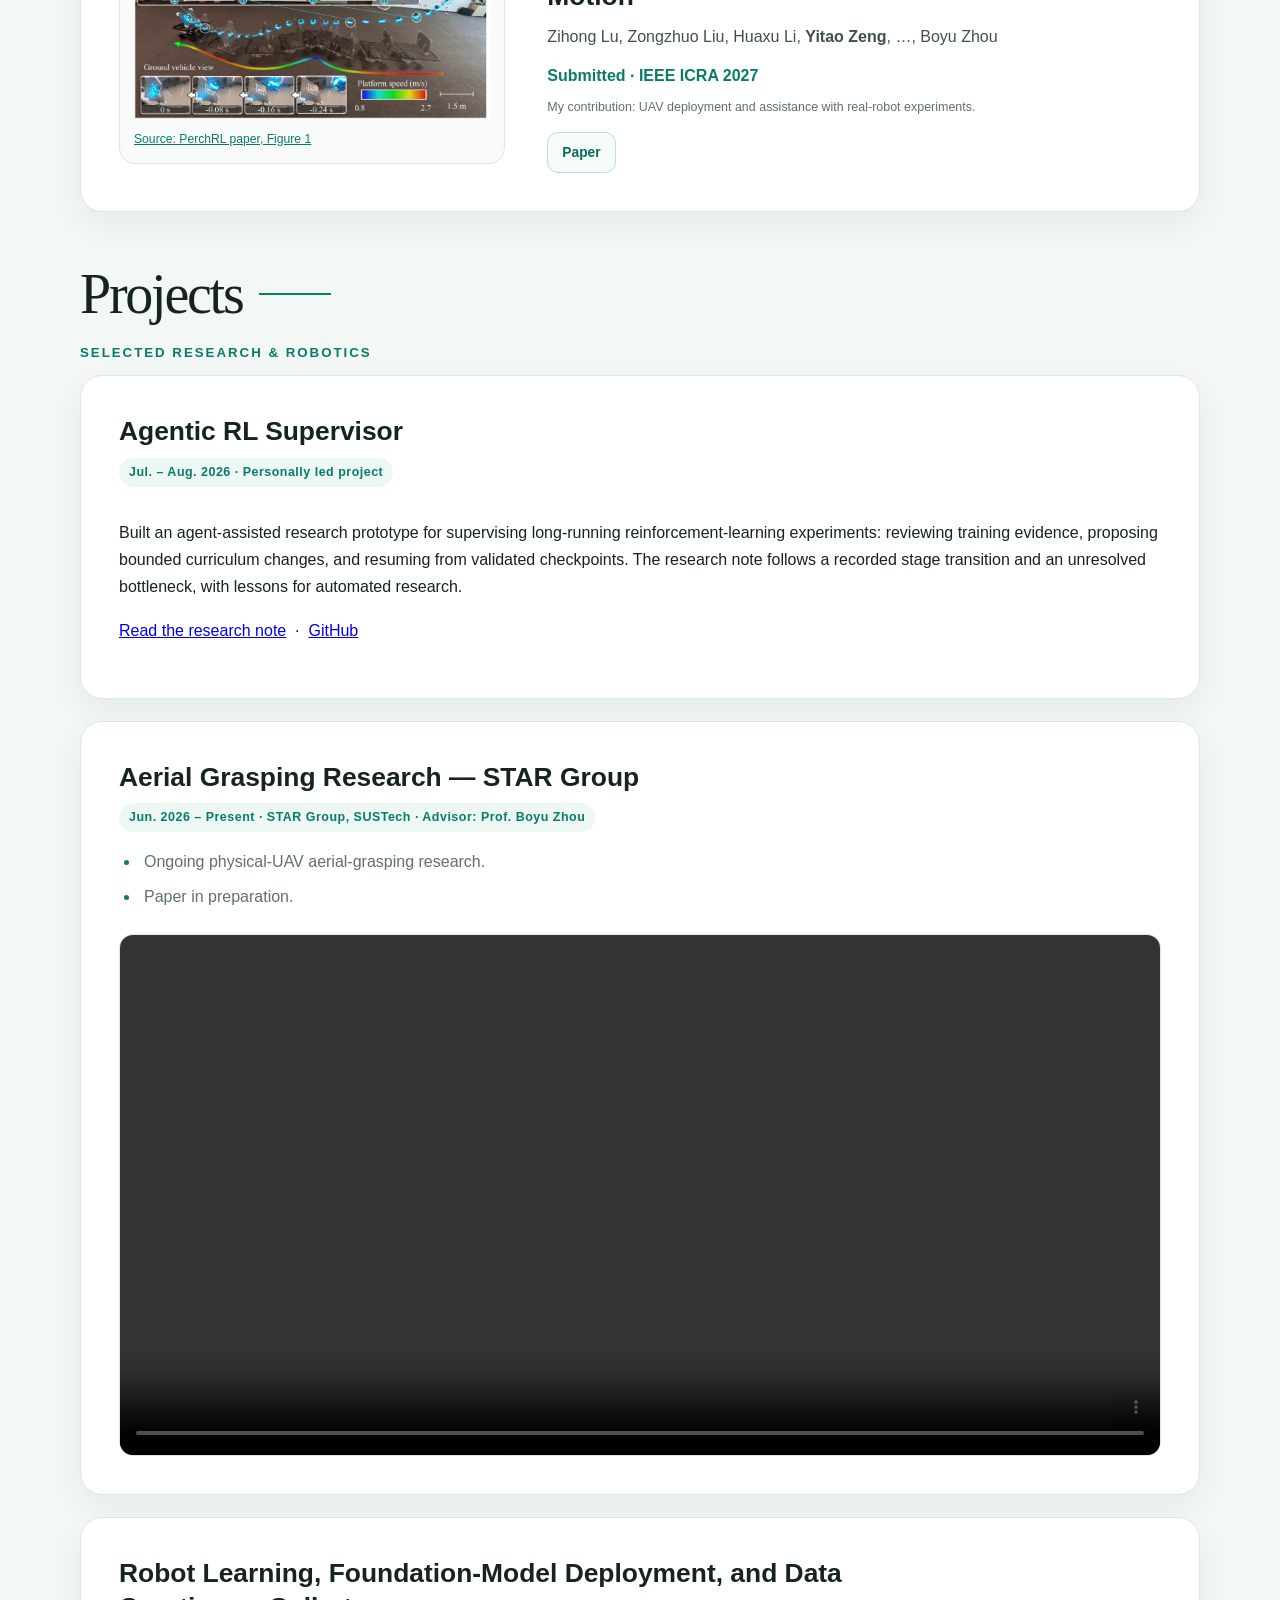
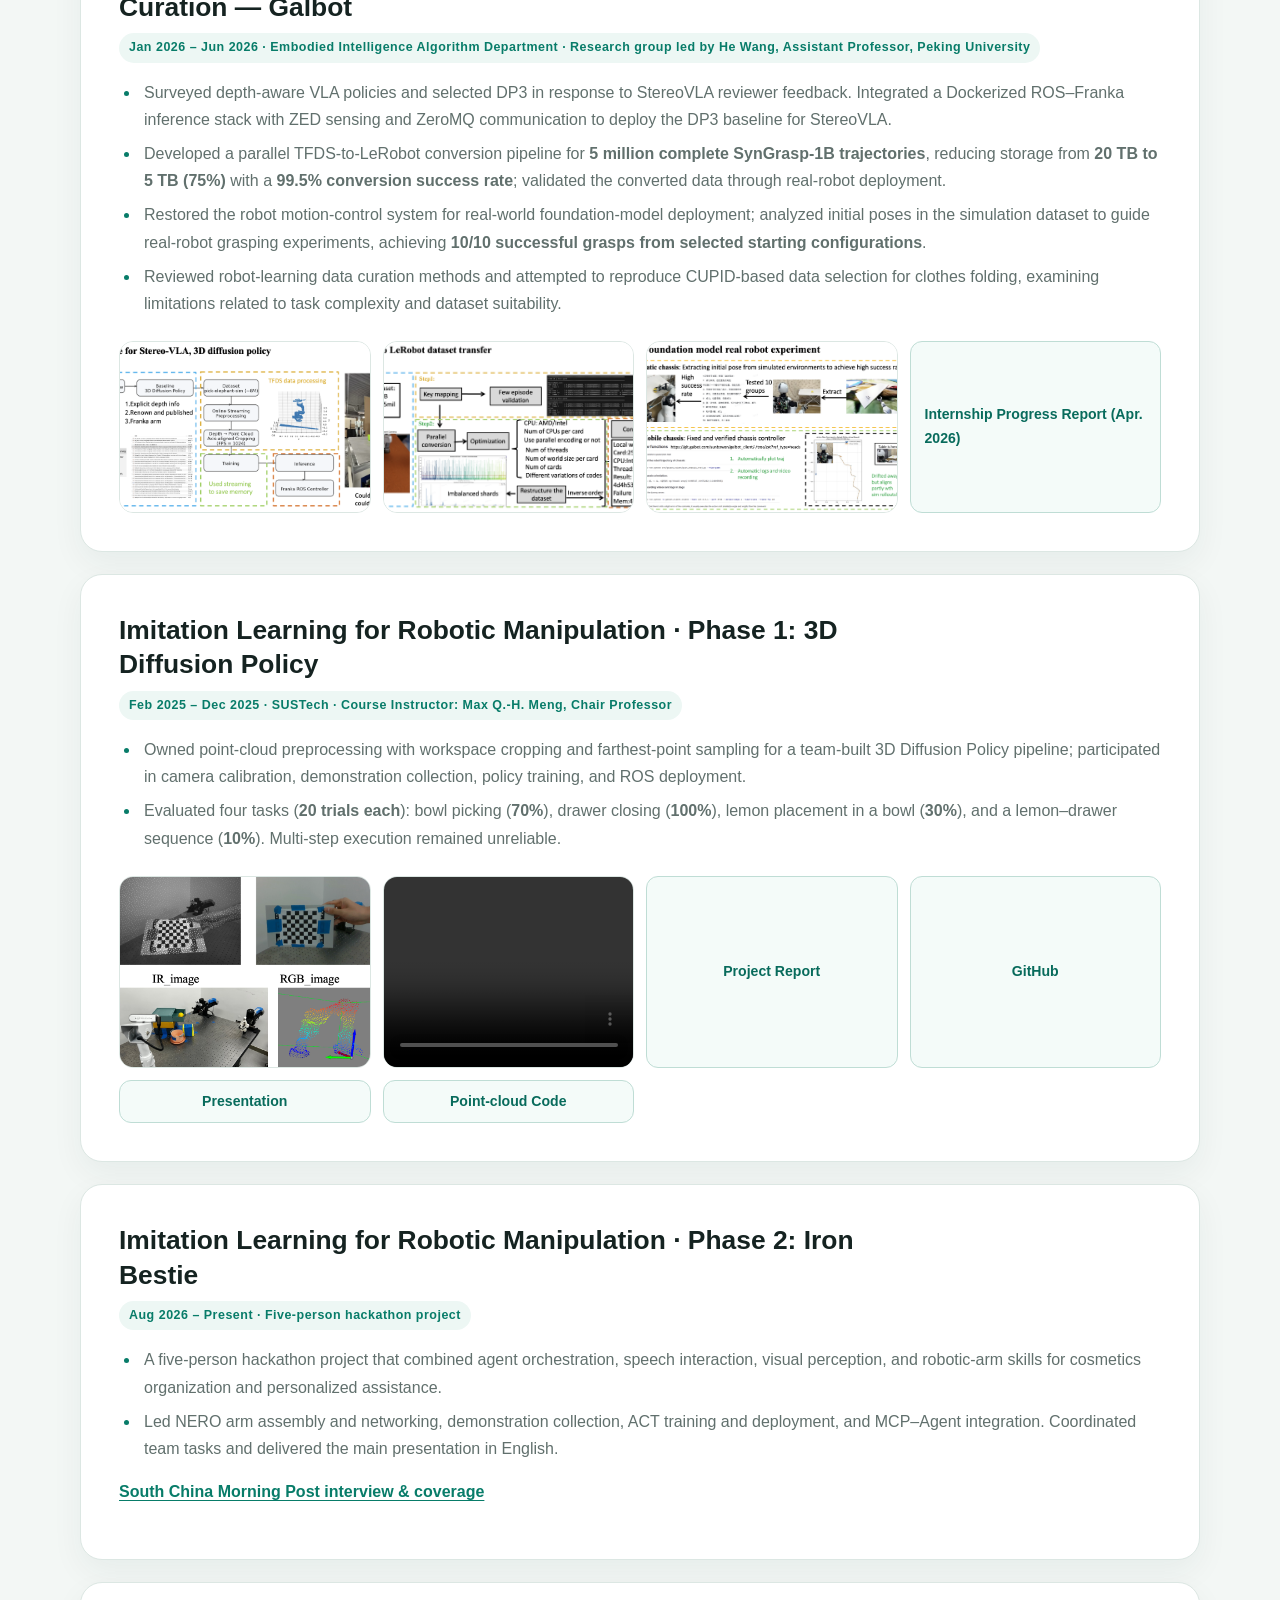
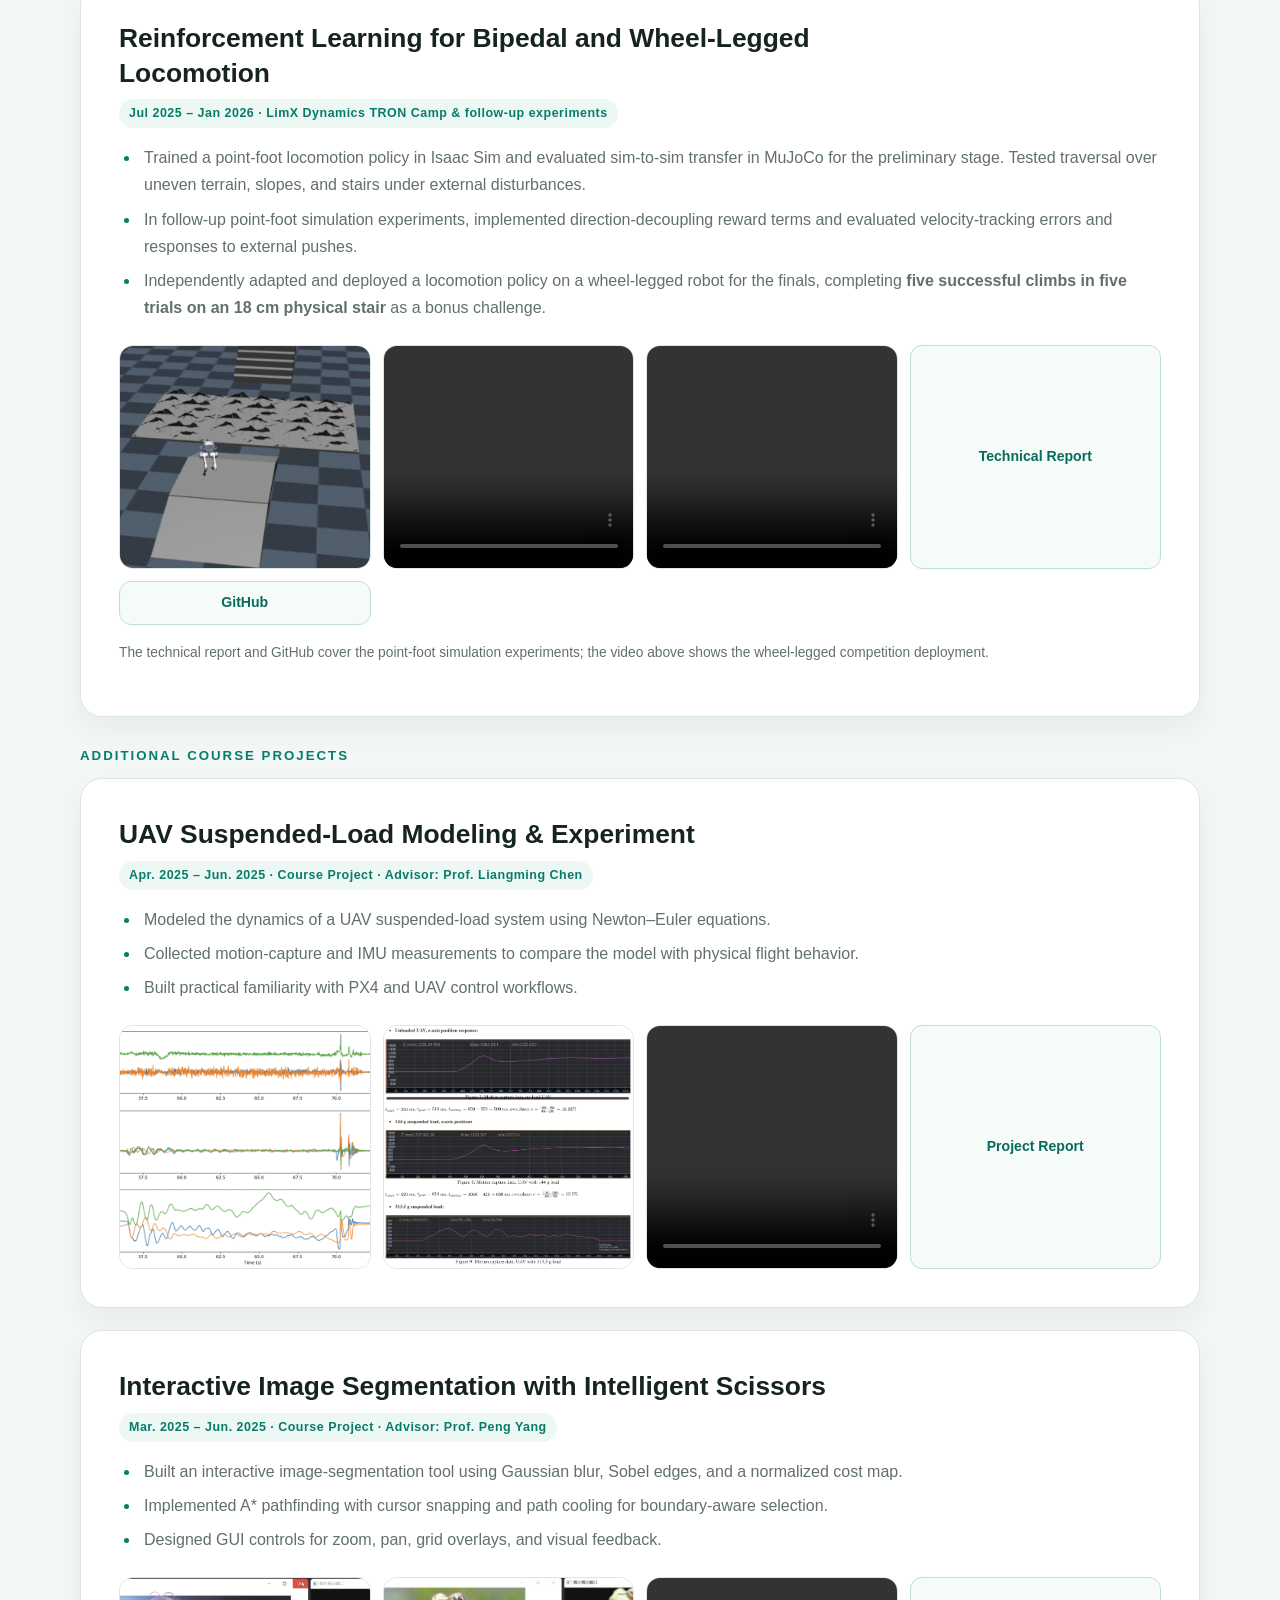
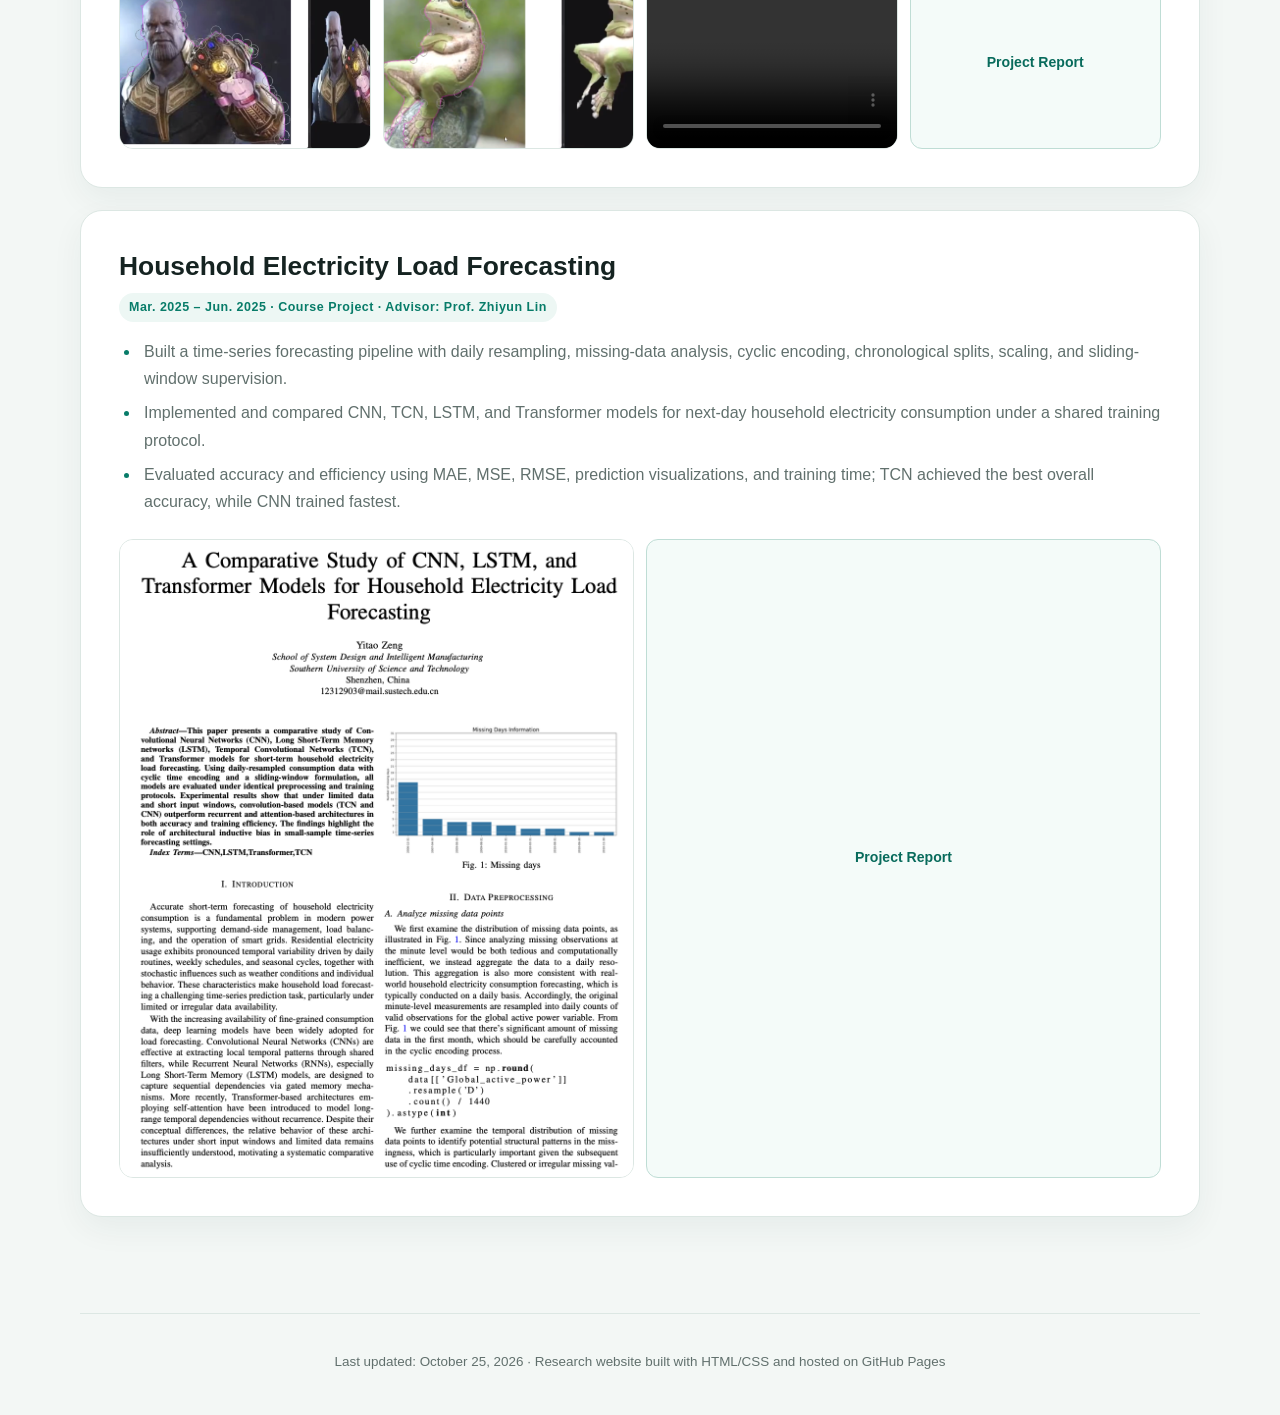
==== commit d9004448: "Align research profile, publications, and public CV" ====
--- a/index.html
+++ b/index.html
@@ -27,7 +27,7 @@
         html {
             scroll-behavior: smooth;
         }
-        
+
         body {
             margin: 0;
             padding: 32px 22px 0;
@@ -47,7 +47,7 @@
             margin-right: auto;
             margin-left: auto;
         }
-        
+
         header {
             position: relative;
             isolation: isolate;
@@ -85,7 +85,7 @@
             letter-spacing: 0.16em;
             text-transform: uppercase;
         }
-        
+
         h1 {
             max-width: 760px;
             margin: 0;
@@ -144,14 +144,14 @@
             border-color: rgba(255, 209, 102, 0.5);
             color: #ffe39a;
         }
-        
+
         .contact-info {
             display: flex;
             flex-wrap: wrap;
             gap: 10px;
             margin-bottom: 22px;
         }
-        
+
         .contact-item {
             display: inline-flex;
             align-items: center;
@@ -166,7 +166,7 @@
             text-decoration: none;
             transition: border-color 180ms ease, background 180ms ease, transform 180ms ease;
         }
-        
+
         .contact-item i {
             color: var(--accent);
         }
@@ -180,7 +180,7 @@
         main {
             padding: 26px 0 70px;
         }
-        
+
         section {
             margin-bottom: 26px;
         }
@@ -384,7 +384,7 @@
             color: #fff;
             transform: translateY(-2px);
         }
-        
+
         h2 {
             display: flex;
             align-items: center;
@@ -404,7 +404,7 @@
             background: var(--accent-dark);
             content: "";
         }
-        
+
         h3,
         .project-item h4 {
             max-width: 780px;
@@ -460,7 +460,7 @@
         .project-item:hover::before {
             opacity: 1;
         }
-        
+
         .date {
             display: inline-flex;
             align-items: center;
@@ -474,13 +474,13 @@
             font-weight: 700;
             letter-spacing: 0.04em;
         }
-        
+
         ul {
             margin: 0;
             padding-left: 21px;
             color: var(--muted);
         }
-        
+
         li {
             margin-bottom: 7px;
             padding-left: 4px;
@@ -489,14 +489,14 @@
         li::marker {
             color: var(--accent-dark);
         }
-        
+
         .project-gallery {
             display: grid;
             grid-template-columns: repeat(auto-fit, minmax(220px, 1fr));
             gap: 12px;
             margin-top: 24px;
         }
-        
+
         .project-media {
             overflow: hidden;
             min-height: 170px;
@@ -504,7 +504,7 @@
             border-radius: 14px;
             background: #eaf1ef;
         }
-        
+
         .project-media img,
         .project-media video {
             width: 100%;
@@ -560,7 +560,7 @@
             box-shadow: 0 10px 24px rgba(81, 214, 181, 0.2);
             transform: translateY(-2px);
         }
-        
+
         footer {
             padding: 24px 0 28px;
             border-top: 1px solid var(--line);
@@ -579,7 +579,7 @@
             outline: 3px solid rgba(81, 214, 181, 0.5);
             outline-offset: 3px;
         }
-        
+
         @media (max-width: 720px) {
             body {
                 padding: 14px 14px 0;
@@ -642,7 +642,7 @@
             .project-item {
                 border-radius: 18px;
             }
-            
+
             .project-gallery {
                 grid-template-columns: 1fr;
             }
@@ -660,6 +660,15 @@
             }
         }
 
+
+        /* CV companion: prioritize contributions, results, and supporting artifacts. */
+        .publication-item { margin-bottom: 18px; }
+        .publication-text { grid-template-columns: minmax(0, 1fr); }
+        :focus-visible { outline: 3px solid #087c69; outline-offset: 4px; }
+        header :focus-visible { outline-color: #ffd166; }
+        .project-item .publication-note { margin-top: 16px; font-size: .86rem; }
+        .publication-figure figcaption { margin-top: 10px; font-size: .76rem; color: var(--muted); }
+        .publication-figure figcaption a { color: var(--accent-dark); }
     </style>
     <link rel="stylesheet" href="https://cdnjs.cloudflare.com/ajax/libs/font-awesome/5.15.3/css/all.min.css">
 </head>
@@ -670,8 +679,8 @@
         <p class="role">Undergraduate researcher developing learning-based robots that perceive, move, and act in the real world.</p>
         <p class="affiliation">SUSTech · STAR Group · RSS 2026 Co-author</p>
         <nav class="site-nav" aria-label="Primary navigation">
+            <a href="#news">News</a>
             <a href="#about">About</a>
-            <a href="#news">News</a>
             <a href="#publications">Publications</a>
             <a href="#projects">Projects</a>
             <a class="language-link" href="zh.html" lang="zh-CN">中文</a>
@@ -698,23 +707,14 @@
     </header>
 
     <main>
-    <section class="intro" id="about">
-        <img class="intro-photo" src="images/个人照片.jpg" alt="Yitao Zeng operating a quadruped robot during a robotics competition">
-        <div class="intro-text">
-            <p>I’m a senior undergraduate in Automation Engineering at the Southern University of Science and Technology (SUSTech), advised by Prof. Wei Zhang. Ranked 2nd out of 35 students.</p>
-            <p>Currently a research intern with the Smart Autonomous Robotics (STAR) Group, advised by Prof. <strong>Boyu Zhou</strong>. Previously, I was mentored by Prof. <strong>He Wang</strong> during a research internship at Galbot.</p>
-            <p>My research centers on agents and robot learning: enabling agents to understand the 3D and physical world, compose robot skills for decision-making and closed-loop action, and support autonomous scientific research. I am also interested in cognitively inspired embodied intelligence and outdoor robot learning for emergency-response and rescue scenarios.</p>
-        </div>
-    </section>
-
-    <section id="news">
+<section id="news">
         <h2>News</h2>
         <div class="news-card">
-            <p class="news-year">2026</p>
+            <p class="news-year">2026–2027</p>
             <ul class="news-list">
                 <li>
-                    <time class="news-date" datetime="2026-09">Sep. 2026</time>
-                    <span><em>Upcoming:</em> Will join the Faculty of Applied Science &amp; Engineering at the University of Toronto’s St. George campus as an exchange student from September to December 2026.</span>
+                    <time class="news-date" datetime="2027-01">Jan.–Apr. 2027</time>
+                    <span><em>Upcoming:</em> Incoming engineering exchange student at the University of Toronto, January–April 2027 (one of two university-wide nominees).</span>
                 </li>
                 <li>
                     <time class="news-date" datetime="2026-08">Aug. 2026</time>
@@ -743,32 +743,38 @@
             </ul>
         </div>
     </section>
-
-    <section id="publications">
+<section class="intro" id="about">
+        <img class="intro-photo" src="images/个人照片.jpg" alt="Yitao Zeng operating a quadruped robot during a robotics competition">
+        <div class="intro-text">
+            <p>I’m a senior undergraduate in Automation Engineering at the Southern University of Science and Technology (SUSTech). Ranked 2nd out of 35 students.</p>
+            <p>Currently a research intern with the Smart Autonomous Robotics (STAR) Group, advised by Prof. <strong>Boyu Zhou</strong>. Previously, I was mentored by Prof. <strong>He Wang</strong> during a research internship at Galbot.</p>
+            <p>My research centers on agents and robot learning: enabling agents to understand the 3D and physical world, compose robot skills for decision-making and closed-loop action, and support autonomous scientific research. I am also interested in cognitively inspired embodied intelligence and outdoor robot learning for emergency-response and rescue scenarios.</p>
+        </div>
+    </section>
+<section id="publications">
         <h2>Publications</h2>
         <article class="publication-item">
             <figure class="publication-figure">
-                <img src="images/stereovla-architecture.png" alt="StereoVLA architecture combining stereo image inputs with geometric and semantic vision features for robot action prediction">
+                <img src="images/stereovla-architecture.png" width="718" height="237" alt="StereoVLA architecture combining stereo image inputs with geometric and semantic vision features for robot action prediction">
             </figure>
             <div class="publication-content">
                 <h3 class="publication-title">StereoVLA: Enhancing Vision-Language-Action Models with Stereo Vision</h3>
-                <p class="publication-authors">Shengliang Deng<sup>*</sup>, Mi Yan<sup>*</sup>, Yixin Zheng<sup>*</sup>, Jiayi Su, Wenhao Zhang, <span class="publication-author-self">Yitao Zeng</span>, Xiaoguang Zhao, Heming Cui, Zhizheng Zhang<sup>†</sup>, He Wang<sup>†</sup></p>
-                <p class="publication-venue">Robotics: Science and Systems (RSS), 2026</p>
+                <p class="publication-authors">Shengliang Deng<sup>*</sup>, Mi Yan<sup>*</sup>, Yixin Zheng, Jiayi Su, Wenhao Zhang, <strong>Yitao Zeng</strong>, …, He Wang</p>
+                <p class="publication-venue">Accepted · Robotics: Science and Systems (RSS), 2026</p>
                 <p class="publication-summary">StereoVLA equips vision-language-action models with stereo-derived geometric cues, enabling more precise manipulation and stronger robustness to large camera-viewpoint variations.</p>
-                <p class="publication-note"><sup>*</sup> Equal contribution. <sup>†</sup> Corresponding authors.</p>
-                <div class="publication-links" aria-label="StereoVLA resources">
+                <p class="publication-note"><sup>*</sup> Equal contribution.</p>
+                <p class="publication-note">My contribution: dataset conversion and depth-aware baseline support.</p><div class="publication-links" aria-label="StereoVLA resources">
                     <a href="https://arxiv.org/abs/2512.21970" target="_blank" rel="noopener noreferrer">Paper</a>
                     <a href="https://shengliangd.github.io/StereoVLA-Webpage/" target="_blank" rel="noopener noreferrer">Project Page</a>
                     <a href="https://huggingface.co/shengliangd/StereoVLA" target="_blank" rel="noopener noreferrer">Model</a>
                 </div>
             </div>
         </article>
+<article class="publication-item" id="mirrorsentinel"><figure class="publication-figure"><a href="https://github.com/KvnWong216/MirrorSentinel" target="_blank" rel="noopener noreferrer"><img src="images/mirrorsentinel-maps.png" width="1831" height="893" alt="MirrorSentinel retained maps across eight reflective-elevator traversals" loading="lazy"></a><figcaption><a href="https://github.com/KvnWong216/MirrorSentinel" target="_blank" rel="noopener noreferrer">Source: MirrorSentinel official project</a></figcaption></figure><div class="publication-content"><h3 class="publication-title" lang="en">MirrorSentinel: Suppressing Mirror-Induced Ghost Structures in Elevator LiDAR Maps with Visual Depth</h3><p class="publication-authors">Yugong Wang, Shengzhe Gan, Yu Zhan, Zhuoli Ouyang, Chuyao Fu, <strong>Yitao Zeng</strong>, Hong Zhang</p><p class="publication-venue">Accepted · IEEE ROBIO 2026</p><p class="publication-note">My contribution: literature review and manuscript revision.</p><div class="publication-links"><a href="https://github.com/KvnWong216/MirrorSentinel" target="_blank" rel="noopener noreferrer">Project &amp; Code</a></div></div></article><article class="publication-item" id="perchrl"><figure class="publication-figure"><a href="https://arxiv.org/abs/2606.03441v2" target="_blank" rel="noopener noreferrer"><img src="images/perchrl-demo.png" width="964" height="500" alt="PerchRL paper Figure 1: visual reacquisition and perching on a moving inclined platform" loading="lazy"></a><figcaption><a href="https://arxiv.org/abs/2606.03441v2" target="_blank" rel="noopener noreferrer">Source: PerchRL paper, Figure 1</a></figcaption></figure><div class="publication-content"><h3 class="publication-title" lang="en">PerchRL: Vision-Based Agile Perching on Inclined Platforms under Rapid and Irregular Motion</h3><p class="publication-authors">Zihong Lu, Zongzhuo Liu, Huaxu Li, <strong>Yitao Zeng</strong>, …, Boyu Zhou</p><p class="publication-venue">Submitted · IEEE ICRA 2027</p><p class="publication-note">My contribution: UAV deployment and assistance with real-robot experiments.</p><div class="publication-links"><a href="https://arxiv.org/abs/2606.03441v2" target="_blank" rel="noopener noreferrer">Paper</a></div></div></article>
     </section>
-
-    <section id="projects">
+<section id="projects">
         <h2>Projects</h2>
         <h3 class="project-group-title">Selected Research &amp; Robotics</h3>
-
         <div class="project-item" id="agentic-rl-supervisor">
             <h4>Agentic RL Supervisor</h4>
             <p class="date">Jul. – Aug. 2026 · Personally led project</p>
@@ -776,7 +782,9 @@
             <p><a href="blog/agentic-rl-supervisor.html">Read the research note</a> &nbsp;·&nbsp; <a href="https://github.com/24zen0/agentic-rl-supervisor" target="_blank" rel="noopener noreferrer">GitHub</a></p>
         </div>
 
-        <div class="project-item">
+
+
+        <div class="project-item" id="aerial-grasping">
             <h4>Aerial Grasping Research — STAR Group</h4>
             <p class="date">Jun. 2026 – Present · STAR Group, SUSTech · Advisor: Prof. Boyu Zhou</p>
             <ul>
@@ -794,15 +802,12 @@
         </div>
 
         <!-- project during my internship at Galbot: -->
-        <div class="project-item">
-            <h4>Robot Learning Systems &amp; Data Engineering — Galbot</h4>
-            <p class="date">Jan. 2026 – Jul. 2026 · Mentored by Prof. He Wang</p>
-            <ul>
-                <li>Converted and validated a TFDS dataset into the project’s LeRobot representation using HPC resources.</li>
-                <li>Built and debugged a 3D Diffusion Policy-style depth-to-point-cloud baseline; used failure analysis to identify sim-to-real, coordinate/action, and deployment bottlenecks.</li>
-                <li>Supported robot-to-inference system integration and initial-pose testing for a separate test-model experiment.</li>
-                <li>Explored influence-function approaches to data curation for embodied learning.</li>
-            </ul>
+        <div class="project-item" id="galbot"><h4>Robot Learning, Foundation-Model Deployment, and Data Curation — Galbot</h4><p class="date">Jan 2026 – Jun 2026 · Embodied Intelligence Algorithm Department · Research group led by He Wang, Assistant Professor, Peking University</p><ul>
+<li>Surveyed depth-aware VLA policies and selected DP3 in response to StereoVLA reviewer feedback. Integrated a Dockerized ROS–Franka inference stack with ZED sensing and ZeroMQ communication to deploy the DP3 baseline for StereoVLA.</li>
+<li>Developed a parallel TFDS-to-LeRobot conversion pipeline for <strong>5 million complete SynGrasp-1B trajectories</strong>, reducing storage from <strong>20 TB to 5 TB (75%)</strong> with a <strong>99.5% conversion success rate</strong>; validated the converted data through real-robot deployment.</li>
+<li>Restored the robot motion-control system for real-world foundation-model deployment; analyzed initial poses in the simulation dataset to guide real-robot grasping experiments, achieving <strong>10/10 successful grasps from selected starting configurations</strong>.</li>
+<li>Reviewed robot-learning data curation methods and attempted to reproduce CUPID-based data selection for clothes folding, examining limitations related to task complexity and dataset suitability.</li>
+</ul>
             <div class="project-gallery">
                 <div class="project-media">
                     <img src="images/baseline dp3.png" alt="3D Diffusion Policy debugging visualization from the Galbot internship">
@@ -814,20 +819,15 @@
                     <img src="images/foundation models testing.png" alt="Robot-to-inference system integration and initial-pose testing">
                 </div>
             <a href="https://github.com/24zen0/4-months-work-during-internship/blob/main/曾亦陶的银河汇报4.25%20newest.pdf" target="_blank" rel="noopener noreferrer">
-            Technical Report
-        </a>        
+            Internship Progress Report (Apr. 2026)
+        </a>
             </div>
         </div>
-        
-        <div class="project-item">
-            <h4>3D Diffusion Policy for Real-Robot Desktop Manipulation</h4>
-            <p class="date">Feb. 2025 – Dec. 2025 · CLEAR Laboratory, SUSTech · Academic mentor: Prof. Wei Zhang</p>
-            <ul>
-                <li>Co-built and deployed a 3D Diffusion Policy pipeline for real-robot desktop manipulation.</li>
-                <li>Owned point-cloud preprocessing with workspace cropping and farthest-point sampling (1,024 points) for the DP3 input.</li>
-                <li>Participated in calibration, demonstration collection, training, and ROS-based deployment across a second full pipeline iteration.</li>
-                <li>Diagnosed persistent policy jitter and multi-step task failures, sharpening my interest in perception-to-action interfaces, demonstration coverage, and evaluation design.</li>
-            </ul>
+
+        <div class="project-item" id="diffusion-policy"><h4>Imitation Learning for Robotic Manipulation · Phase 1: 3D Diffusion Policy</h4><p class="date">Feb 2025 – Dec 2025 · SUSTech · Course Instructor: Max Q.-H. Meng, Chair Professor</p><ul>
+<li>Owned point-cloud preprocessing with workspace cropping and farthest-point sampling for a team-built 3D Diffusion Policy pipeline; participated in camera calibration, demonstration collection, policy training, and ROS deployment.</li>
+<li>Evaluated four tasks (<strong>20 trials each</strong>): bowl picking (<strong>70%</strong>), drawer closing (<strong>100%</strong>), lemon placement in a bowl (<strong>30%</strong>), and a lemon–drawer sequence (<strong>10%</strong>). Multi-step execution remained unreliable.</li>
+</ul>
             <div class="project-gallery">
                 <div class="project-media">
                     <img src="images/dp3_pic.png" alt="Desktop Cleaning by Robotic Arm via 3D Diffusion Policy">
@@ -846,18 +846,19 @@
         </a>
             <a href="https://github.com/24zen0/Desktop-Cleaning-via-3D-Diffusion-Policy/blob/main/Desktop%20Cleaning%20by%20Robotic%20Arm%20via%203D%20Diffusion%20Policy%20ppt.pdf" target="_blank" rel="noopener noreferrer">
             Presentation
-        </a>        
+        </a>
+        <a href="https://github.com/24zen0/depth-to-pointcloud-for-dp3" target="_blank" rel="noopener noreferrer">Point-cloud Code</a>
             </div>
         </div>
-        <div class="project-item">
-            <h4>Reinforcement Learning for Point-Foot and Wheel-Legged Locomotion</h4>
-            <p class="date">Jun. 2025 – Jan. 2026 · Coursework, Competition &amp; Technical Report · Academic mentor: Prof. Wei Zhang</p>
-            <ul>
-                <li>Started with a point-foot locomotion project in Isaac Gym, then adapted the system to a wheel-legged platform for competition deployment.</li>
-                <li>Refined reward settings and motion constraints for wheel-legged stair climbing, including leg-clearance constraints and asynchronous leg behavior.</li>
-                <li>Returned to point-foot locomotion in Isaac Lab and Isaac Sim, adding disturbance evaluations and a larger, more challenging training curriculum.</li>
-                <li>Expanded the third-stage analysis in a technical report; in the competition setting, our wheel-legged system completed a documented 18 cm real-stair task in 10/10 attempts.</li>
-            </ul>
+        <div class="project-item" id="iron-bestie"><h4>Imitation Learning for Robotic Manipulation · Phase 2: Iron Bestie</h4><p class="date">Aug 2026 – Present · Five-person hackathon project</p><ul>
+<li>A five-person hackathon project that combined agent orchestration, speech interaction, visual perception, and robotic-arm skills for cosmetics organization and personalized assistance.</li>
+<li>Led NERO arm assembly and networking, demonstration collection, ACT training and deployment, and MCP–Agent integration. Coordinated team tasks and delivered the main presentation in English.</li>
+</ul><p><a class="inline-link" href="https://www.scmp.com/tech/tech-trends/article/3363197/coded-glamour-and-glory-ai-make-arm-steals-show-hong-kong-hackathon" target="_blank" rel="noopener noreferrer">South China Morning Post interview &amp; coverage</a></p></div>
+<div class="project-item" id="locomotion"><h4>Reinforcement Learning for Bipedal and Wheel-Legged Locomotion</h4><p class="date">Jul 2025 – Jan 2026 · LimX Dynamics TRON Camp &amp; follow-up experiments</p><ul>
+<li>Trained a point-foot locomotion policy in Isaac Sim and evaluated sim-to-sim transfer in MuJoCo for the preliminary stage. Tested traversal over uneven terrain, slopes, and stairs under external disturbances.</li>
+<li>In follow-up point-foot simulation experiments, implemented direction-decoupling reward terms and evaluated velocity-tracking errors and responses to external pushes.</li>
+<li>Independently adapted and deployed a locomotion policy on a wheel-legged robot for the finals, completing <strong>five successful climbs in five trials on an 18 cm physical stair</strong> as a bonus challenge.</li>
+</ul>
             <div class="project-gallery">
                 <div class="project-media">
                     <img src="images/pointfoot_env.png" alt="Pointfoot robot walking on different terrains">
@@ -867,27 +868,22 @@
                         <source src="videos/RL_pointfoot.mp4" type="video/mp4">
                         Your browser does not support video playback.
                     </video>
-                </div>              
+                </div>
                 <div class="project-media">
                     <video controls preload="metadata" aria-label="Wheel-legged robot stair-climbing demo">
                         <source src="videos/Wheelfoot_stairs.mp4" type="video/mp4">
                         Your browser does not support video playback.
                     </video>
                 </div>
-            <a href="https://github.com/24zen0/OCE_Final_Project/blob/main/Code%20explanation%20for%20Pointfoot%20robot.pdf" target="_blank" rel="noopener noreferrer">
-            Code Structure Report
-        </a>
-            <a href="https://github.com/24zen0/Deployment_of_wheelfoot_tron" target="_blank" rel="noopener noreferrer">
-            Wheel-Foot GitHub
-        </a>      
         <a href="files/RL_Locomotion_Technical_Report.pdf" target="_blank" rel="noopener noreferrer">
-            Point-Foot Technical Report
+            Technical Report
         </a>
         <a href="https://github.com/24zen0/2026RL_bipedal_locomotion_Isaaclab" target="_blank" rel="noopener noreferrer">
-            Isaac Lab GitHub
+            GitHub
         </a>
             </div>
-        </div>
+        <p class="publication-note">The technical report and GitHub cover the point-foot simulation experiments; the video above shows the wheel-legged competition deployment.</p>
+</div>
 
         <h3 class="project-group-title">Additional Course Projects</h3>
 
@@ -905,7 +901,7 @@
                 </div>
                 <div class="project-media">
                     <img src="images/motion_capture_uav.png" alt="Motion-capture setup for the UAV suspended-load experiment">
-                </div>                
+                </div>
                 <div class="project-media">
                     <video controls preload="metadata" aria-label="UAV suspended-load experiment demo">
                         <source src="videos/UAV suspension.mp4" type="video/mp4">
@@ -931,7 +927,7 @@
                 </div>
                 <div class="project-media">
                     <img src="images/Intelligent scissors2.png" alt="Boundary-selection result from the Intelligent Scissors tool">
-                </div>                
+                </div>
                 <div class="project-media">
                     <video controls preload="metadata" aria-label="Intelligent Scissors interaction demo">
                         <source src="videos/Intelligent Scissors.mp4" type="video/mp4">
@@ -942,7 +938,7 @@
             Project Report
         </a>
             </div>
-        </div>     
+        </div>
 
         <div class="project-item">
             <h4>Household Electricity Load Forecasting</h4>
@@ -960,12 +956,12 @@
             Project Report
         </a>
             </div>
-        </div>  
+        </div>
     </section>
-    </main>
+</main>
 
     <footer>
-        <p>Last updated: August 12, 2026 · Research website built with HTML/CSS and hosted on GitHub Pages</p>
+        <p>Last updated: October 25, 2026 · Research website built with HTML/CSS and hosted on GitHub Pages</p>
     </footer>
 </body>
 </html>
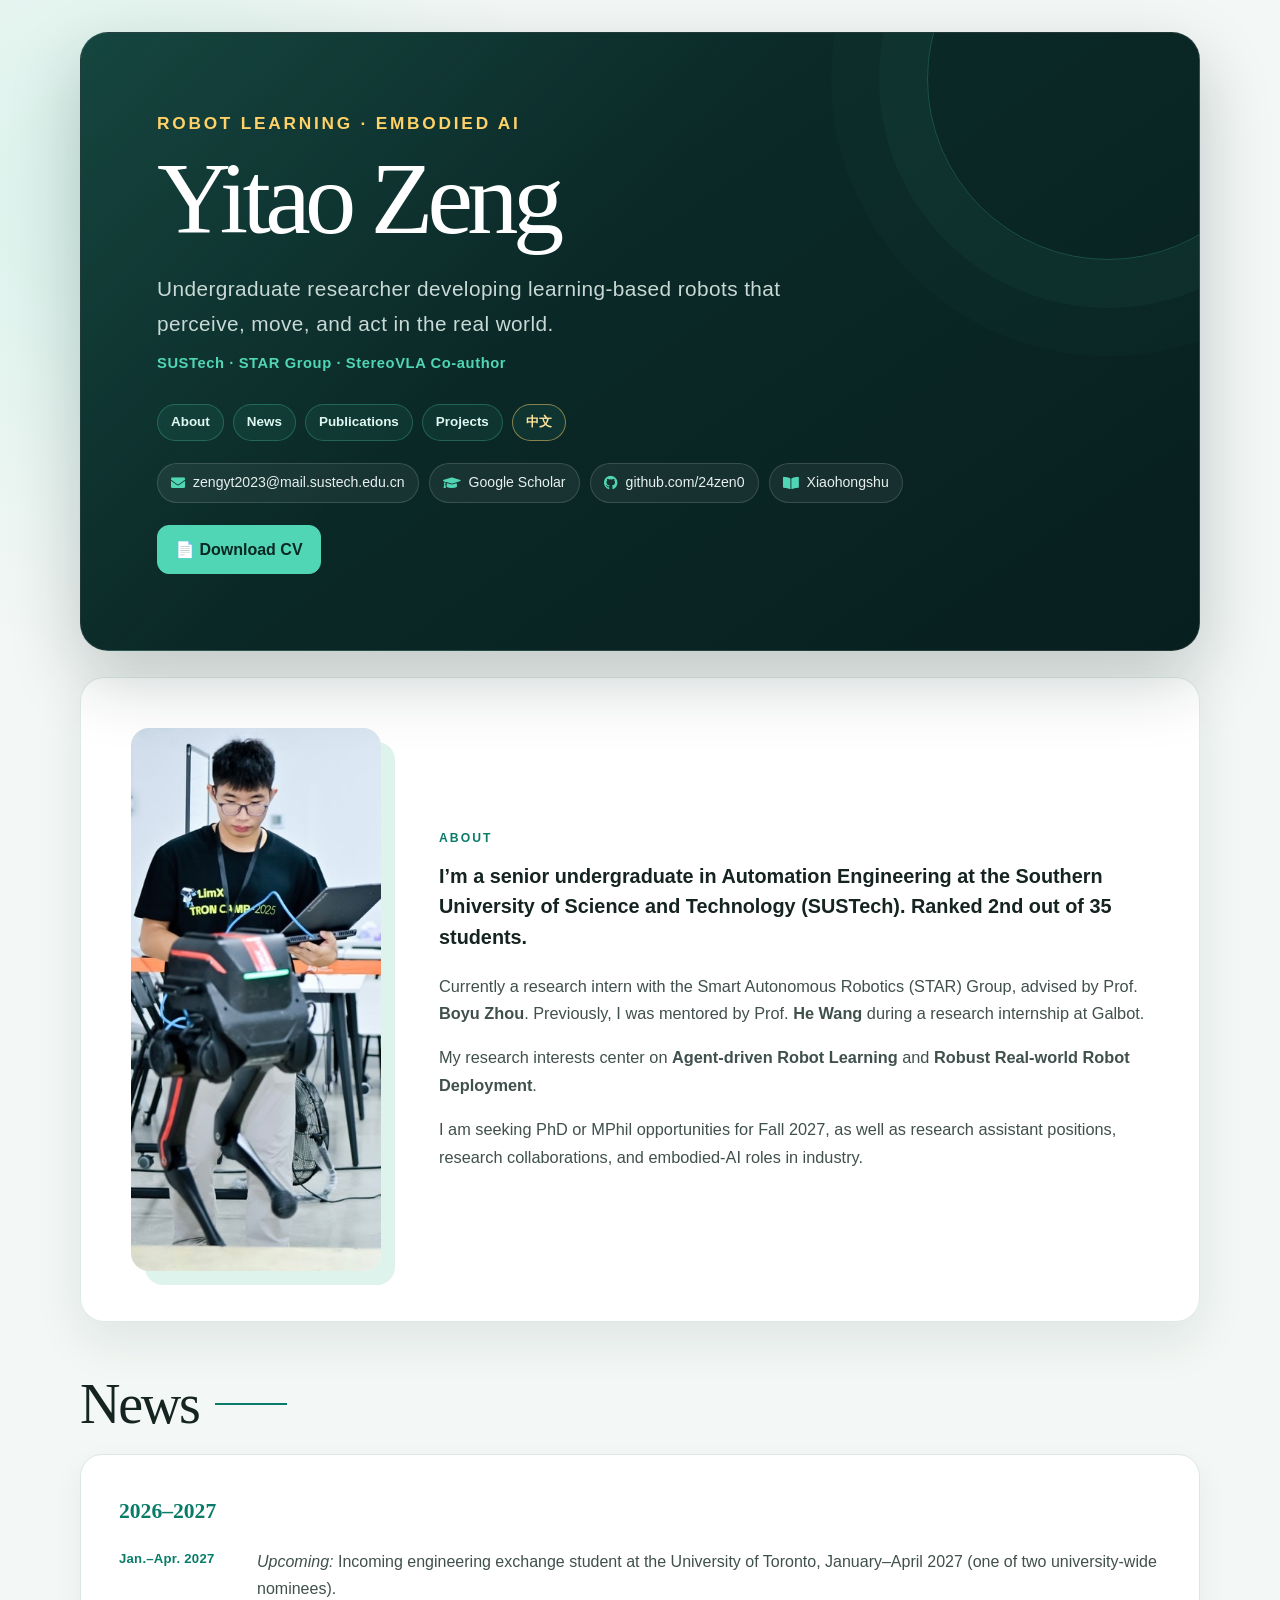
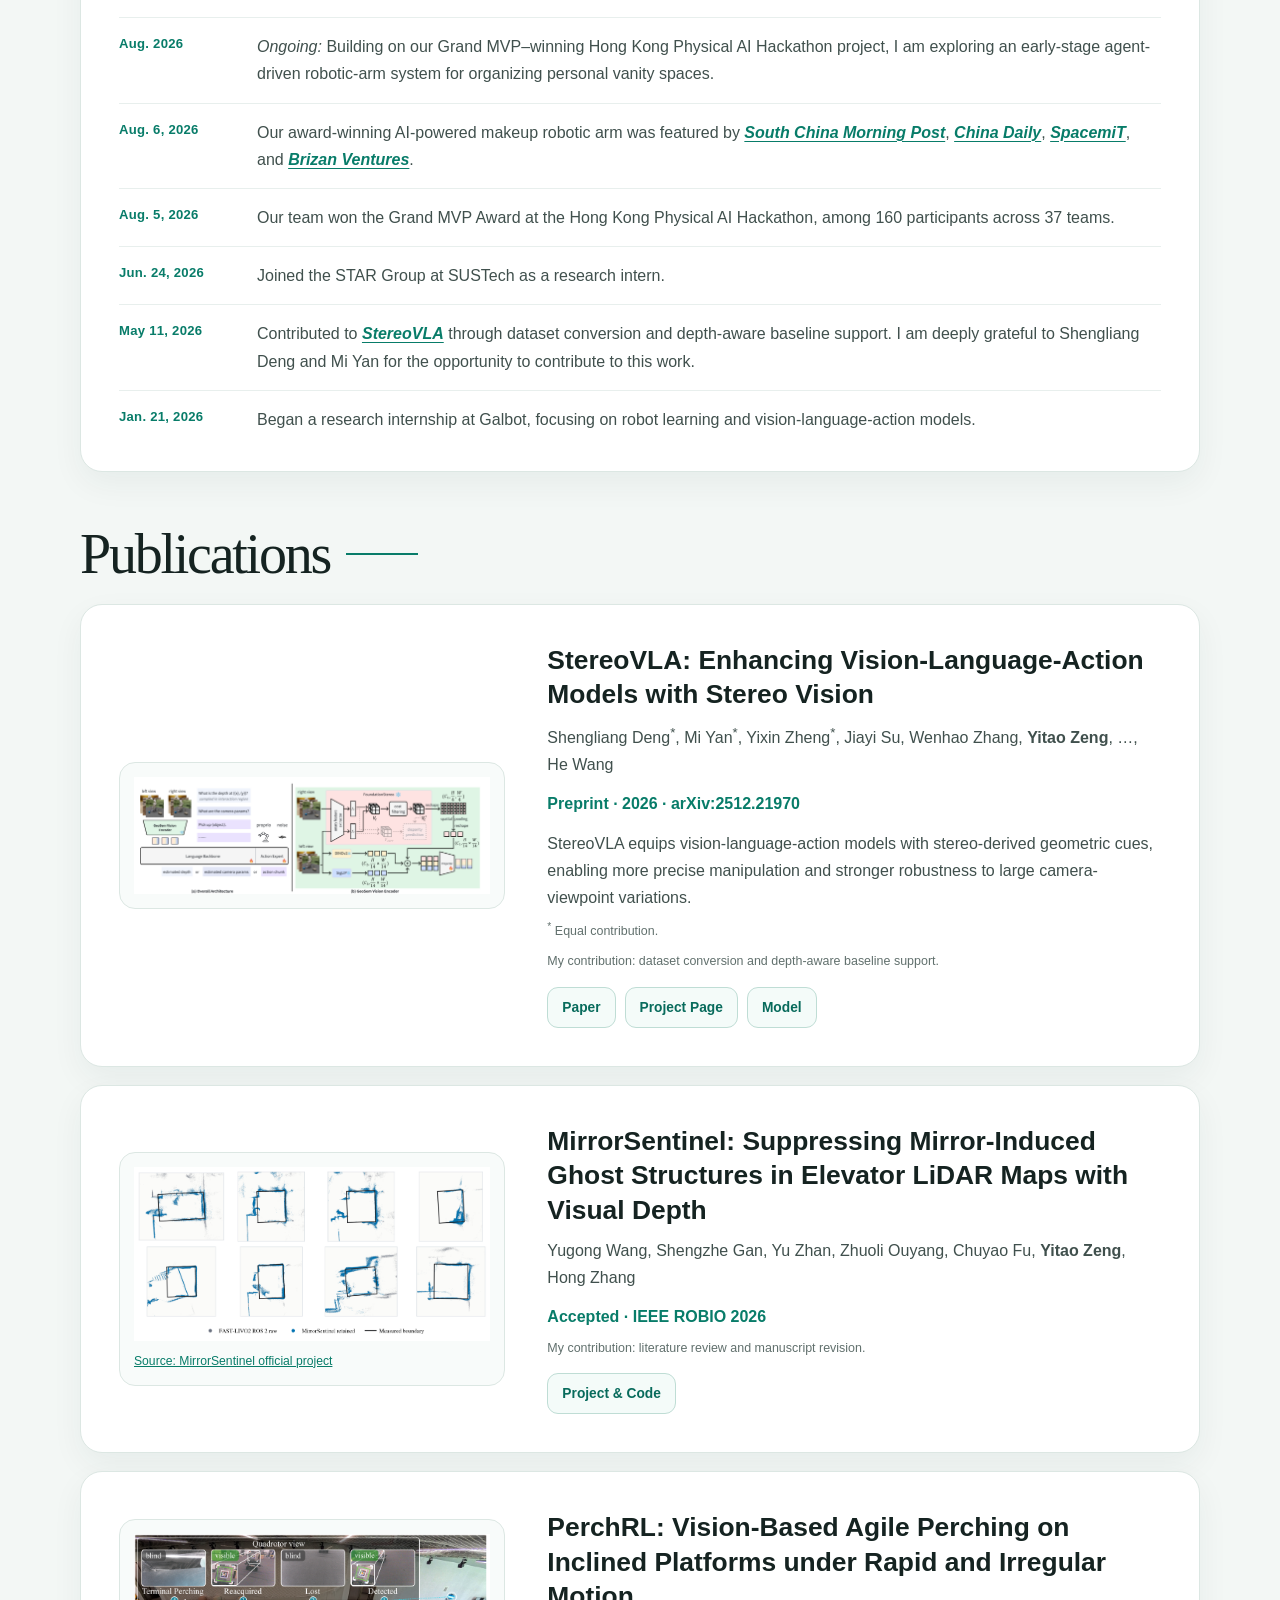
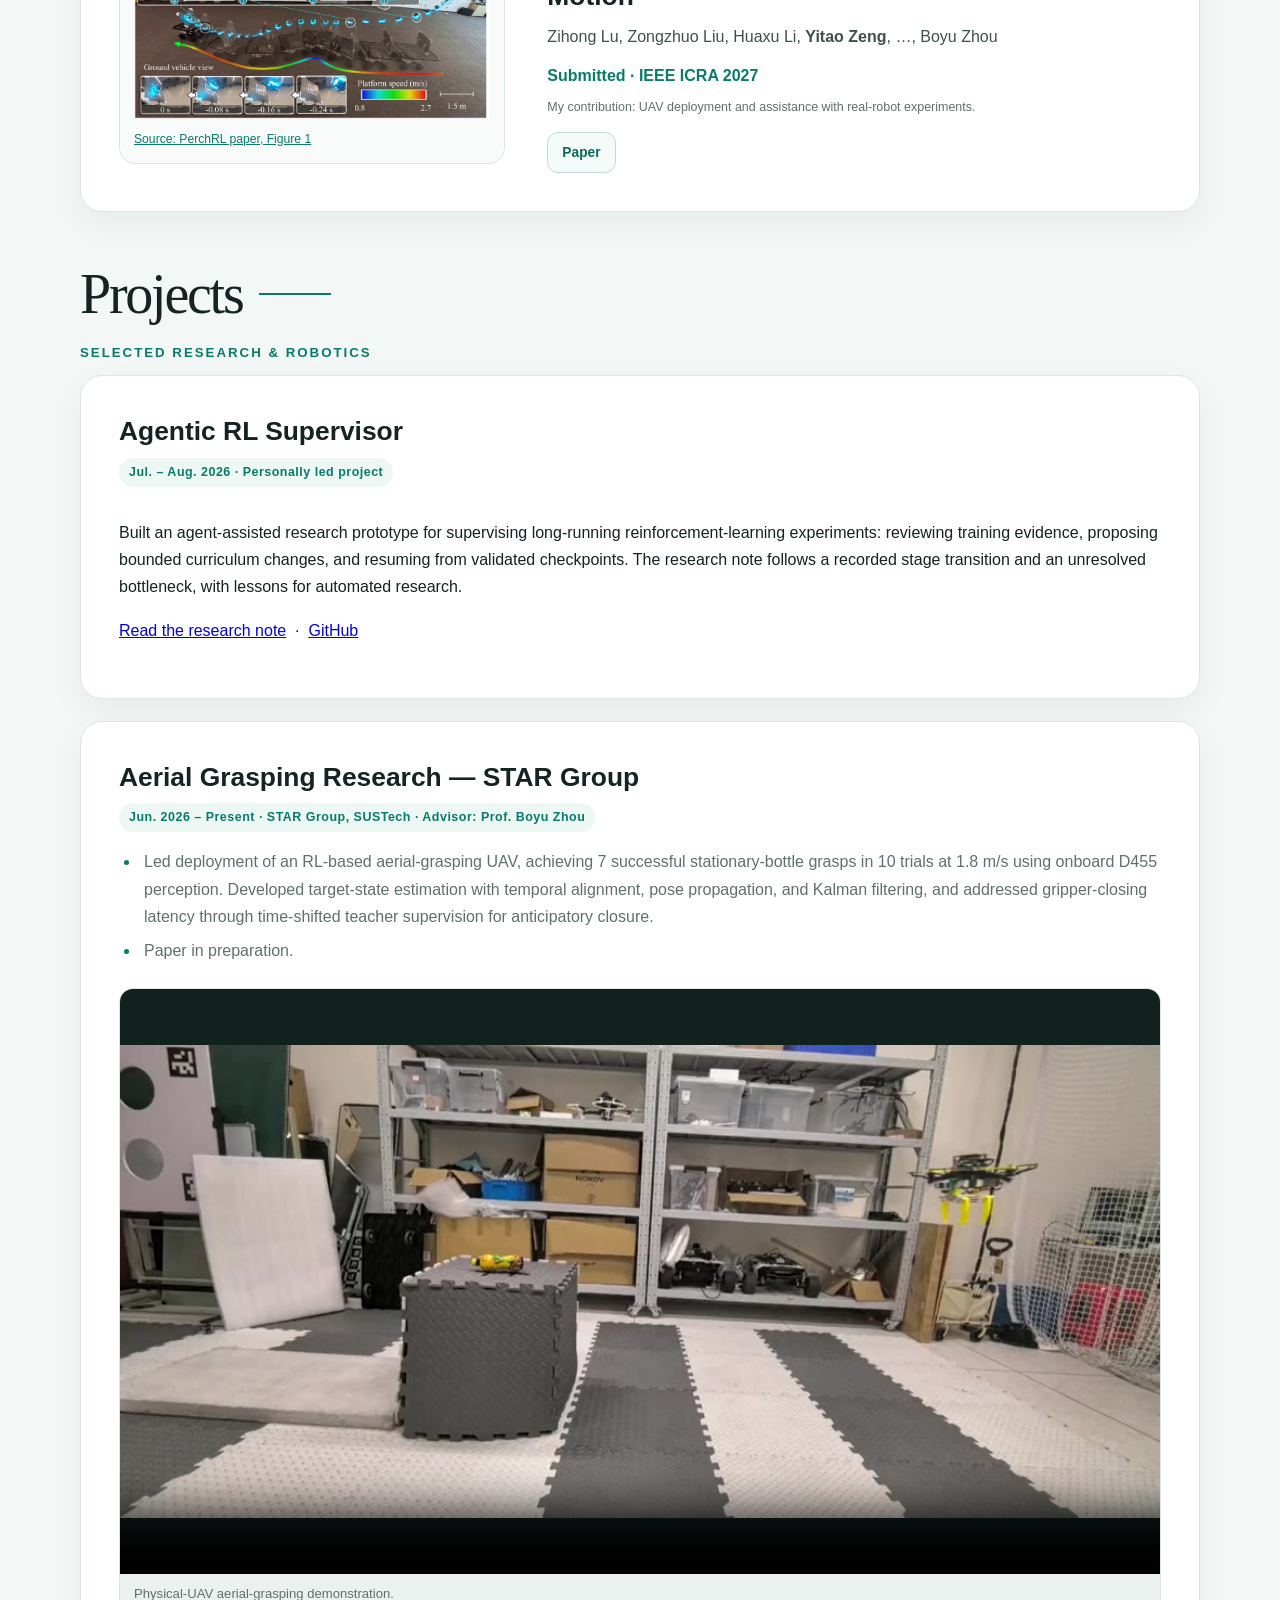
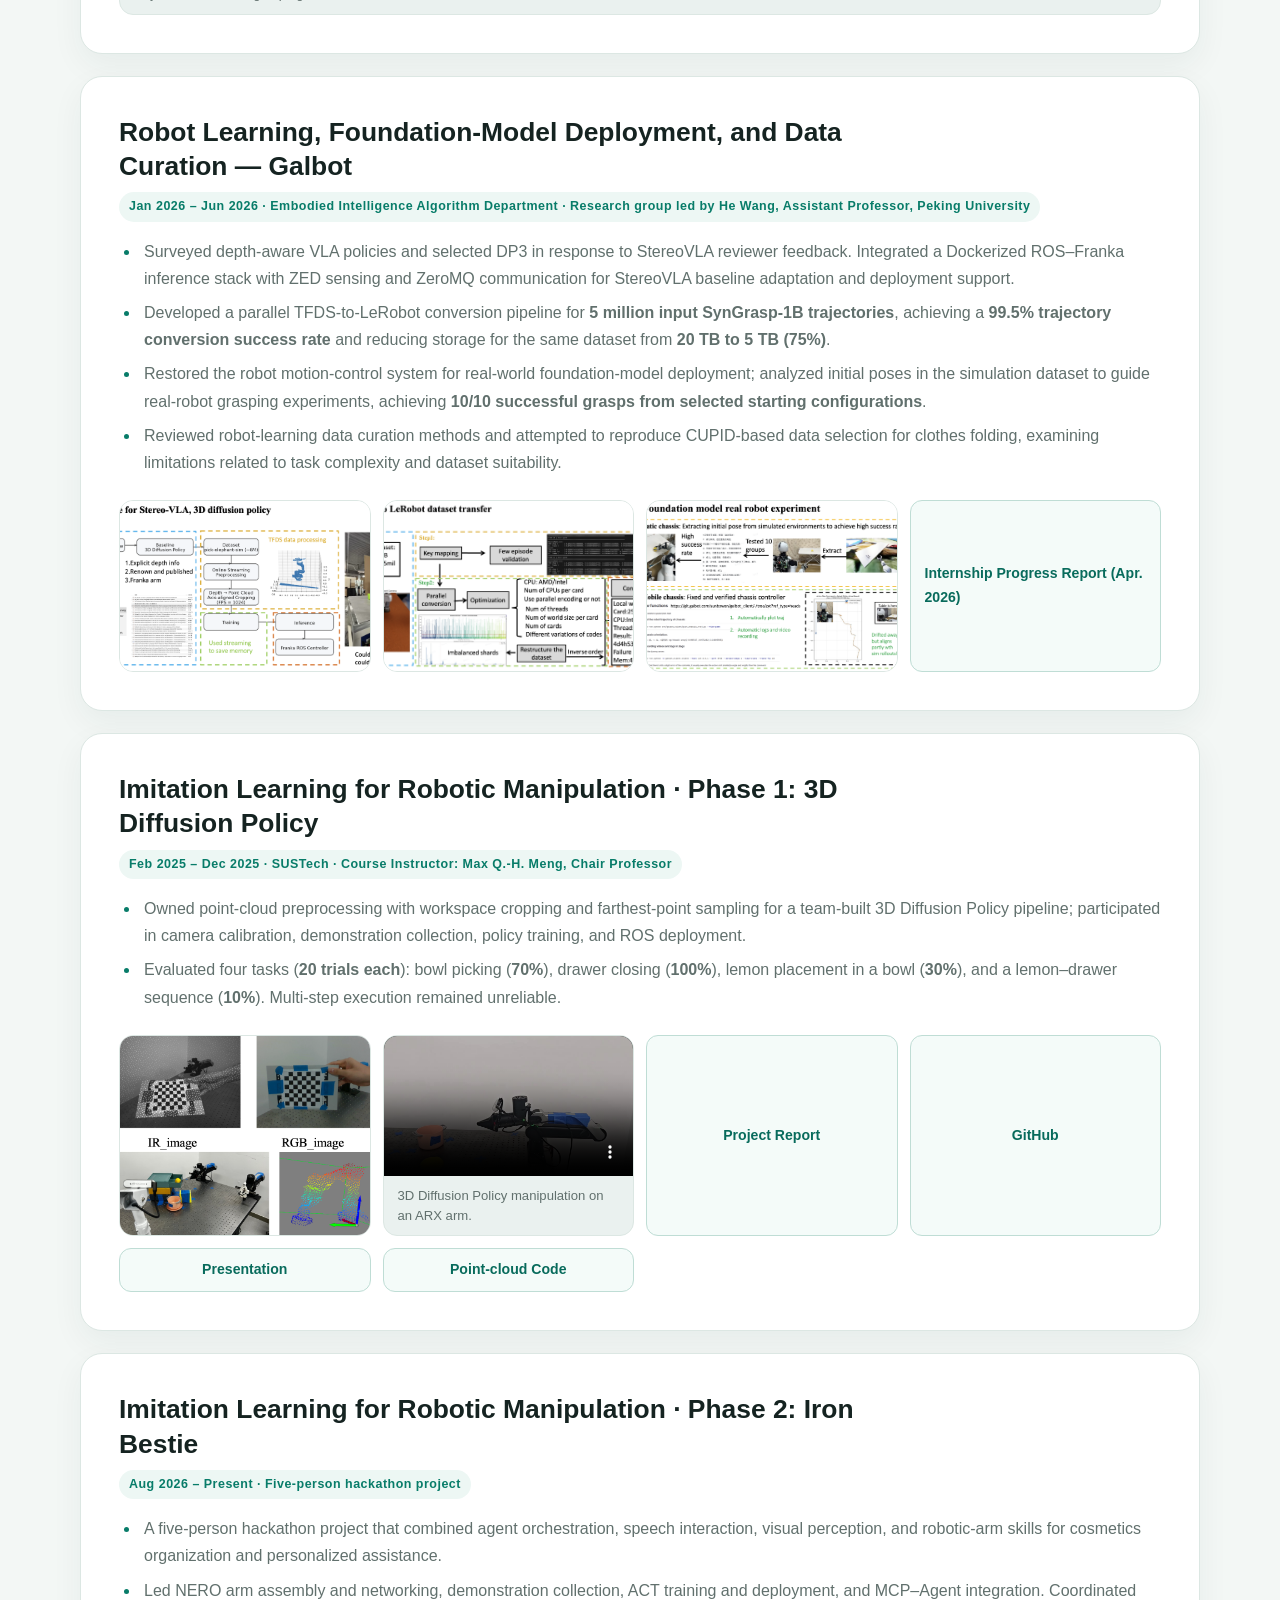
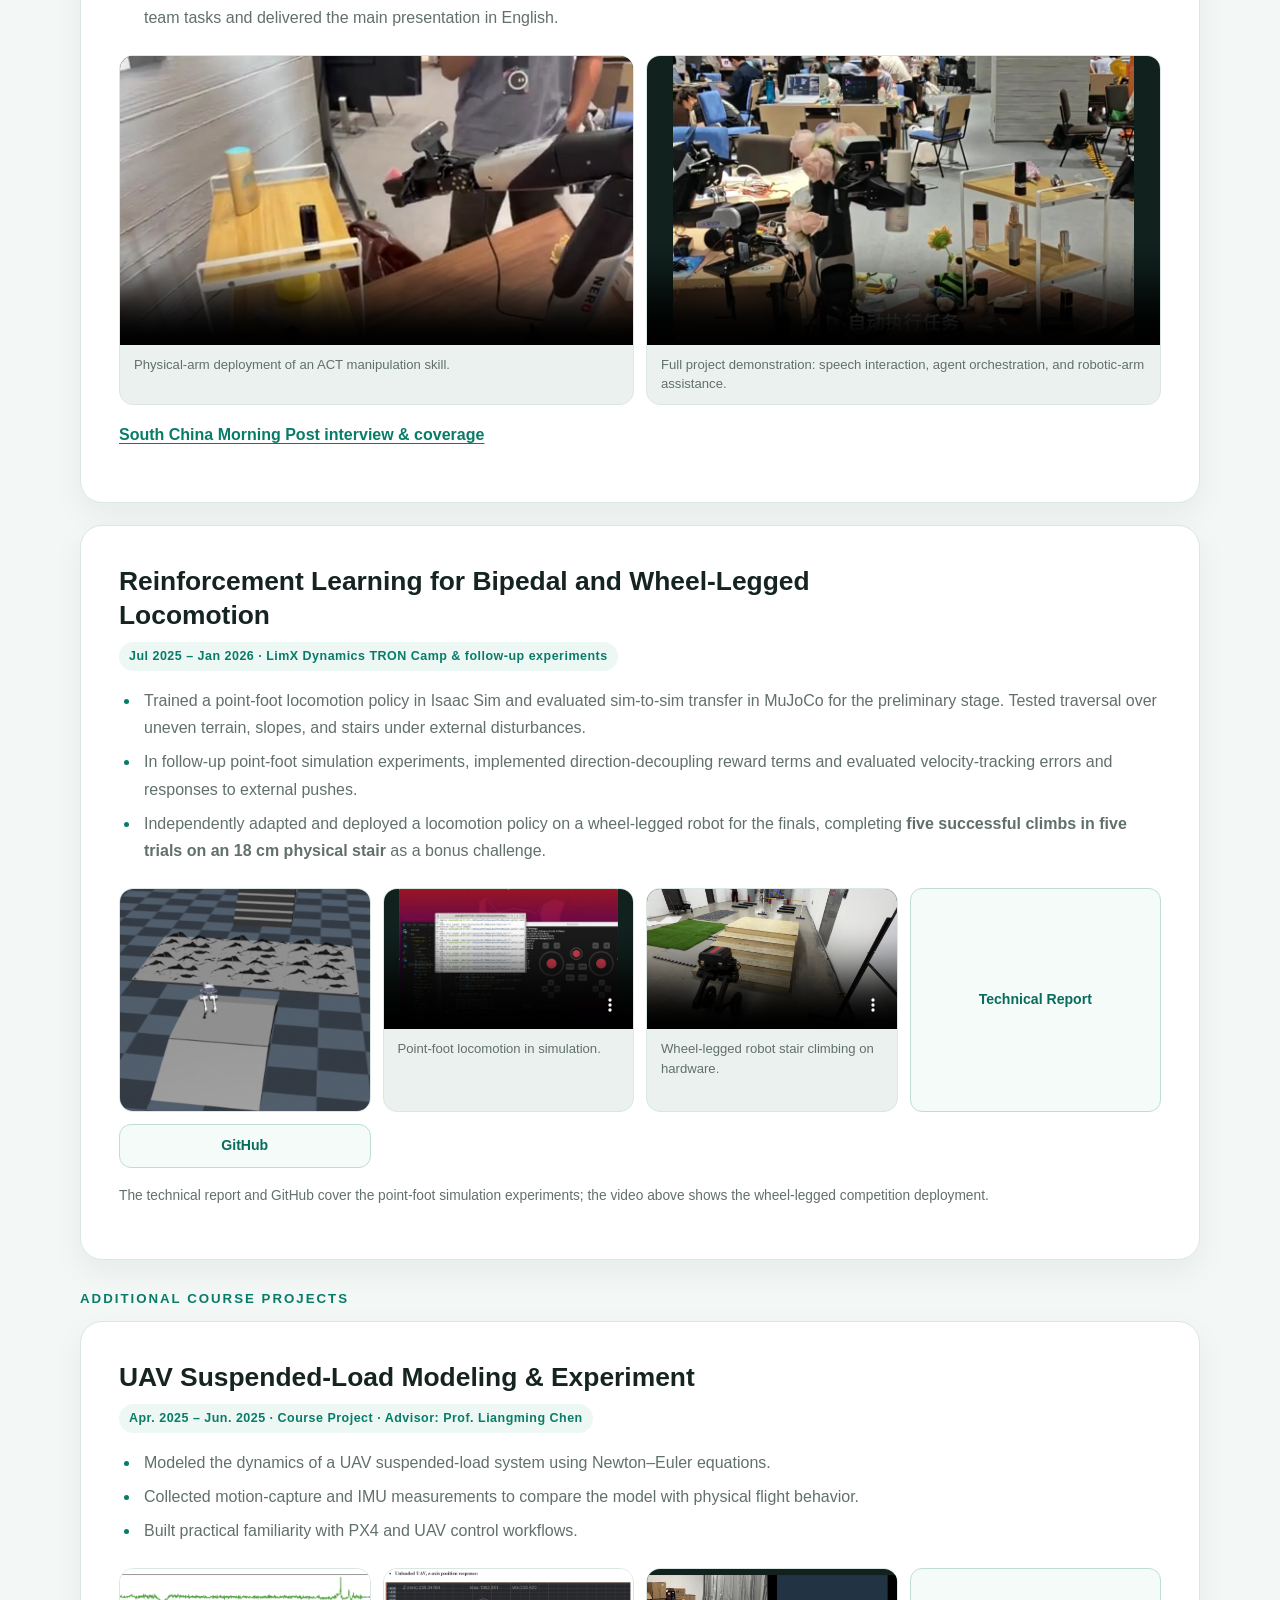
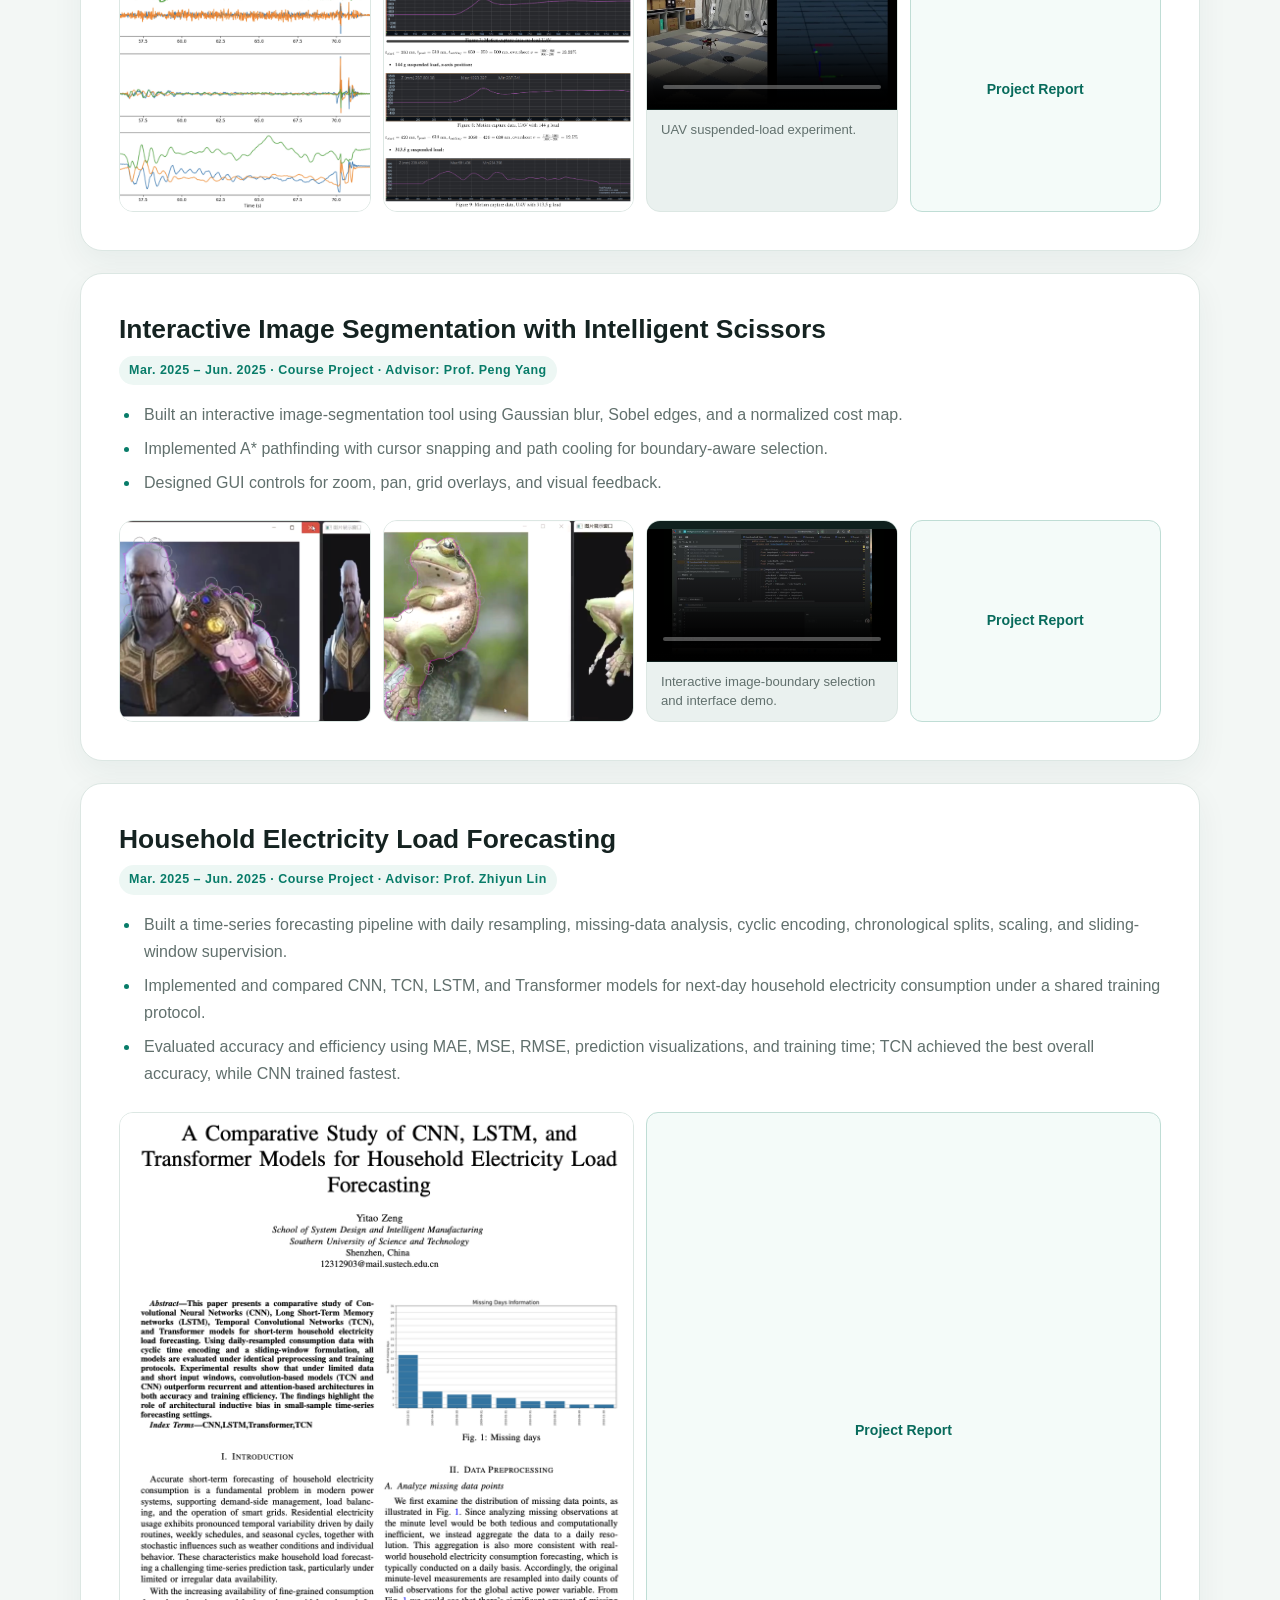
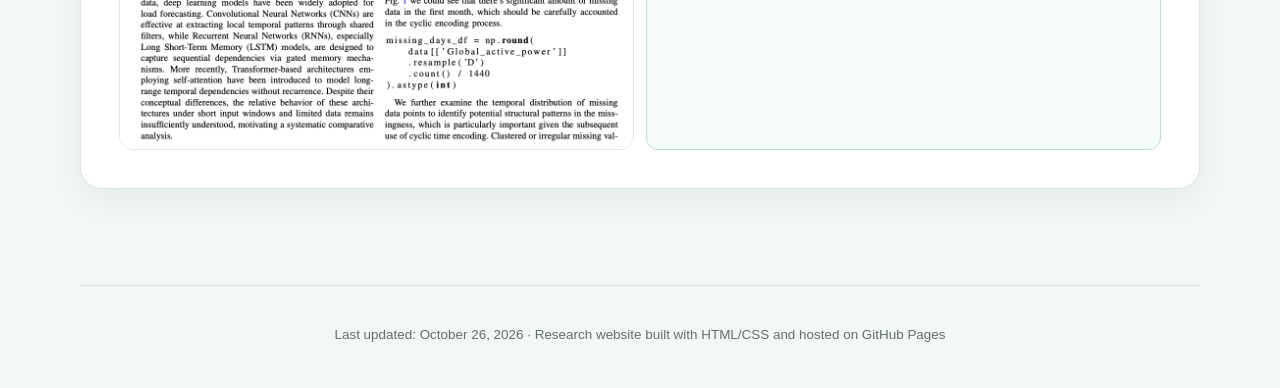
==== commit de89d6c6: "Update research profile, public CV and robotics demonstrations" ====
--- a/index.html
+++ b/index.html
@@ -669,6 +669,10 @@
         .project-item .publication-note { margin-top: 16px; font-size: .86rem; }
         .publication-figure figcaption { margin-top: 10px; font-size: .76rem; color: var(--muted); }
         .publication-figure figcaption a { color: var(--accent-dark); }
+
+        .video-panel { margin: 0; min-height: 0; }
+        .video-panel video { height: auto; min-height: 0; aspect-ratio: 16 / 9; object-fit: contain; background: #10211e; }
+        .video-panel figcaption { padding: 10px 14px; font-size: .82rem; line-height: 1.5; color: var(--muted); }
     </style>
     <link rel="stylesheet" href="https://cdnjs.cloudflare.com/ajax/libs/font-awesome/5.15.3/css/all.min.css">
 </head>
@@ -677,10 +681,10 @@
         <p class="eyebrow">Robot Learning · Embodied AI</p>
         <h1>Yitao Zeng</h1>
         <p class="role">Undergraduate researcher developing learning-based robots that perceive, move, and act in the real world.</p>
-        <p class="affiliation">SUSTech · STAR Group · RSS 2026 Co-author</p>
+        <p class="affiliation">SUSTech · STAR Group · StereoVLA Co-author</p>
         <nav class="site-nav" aria-label="Primary navigation">
+            <a href="#about">About</a>
             <a href="#news">News</a>
-            <a href="#about">About</a>
             <a href="#publications">Publications</a>
             <a href="#projects">Projects</a>
             <a class="language-link" href="zh.html" lang="zh-CN">中文</a>
@@ -707,6 +711,15 @@
     </header>
 
     <main>
+<section class="intro" id="about">
+        <img class="intro-photo" src="images/个人照片.jpg" alt="Yitao Zeng operating a quadruped robot during a robotics competition">
+        <div class="intro-text">
+            <p>I’m a senior undergraduate in Automation Engineering at the Southern University of Science and Technology (SUSTech). Ranked 2nd out of 35 students.</p>
+            <p>Currently a research intern with the Smart Autonomous Robotics (STAR) Group, advised by Prof. <strong>Boyu Zhou</strong>. Previously, I was mentored by Prof. <strong>He Wang</strong> during a research internship at Galbot.</p>
+            <p>My research interests center on <strong>Agent-driven Robot Learning</strong> and <strong>Robust Real-world Robot Deployment</strong>.</p>
+            <p>I am seeking PhD or MPhil opportunities for Fall 2027, as well as research assistant positions, research collaborations, and embodied-AI roles in industry.</p>
+        </div>
+    </section>
 <section id="news">
         <h2>News</h2>
         <div class="news-card">
@@ -734,7 +747,7 @@
                 </li>
                 <li>
                     <time class="news-date" datetime="2026-05-11">May 11, 2026</time>
-                    <span>Co-authored <a class="inline-link" href="#publications"><em>StereoVLA</em></a>, accepted to Robotics: Science and Systems (RSS) 2026. I am deeply grateful to Shengliang Deng and Mi Yan for the opportunity to contribute to this work.</span>
+                    <span>Contributed to <a class="inline-link" href="#publications"><em>StereoVLA</em></a> through dataset conversion and depth-aware baseline support. I am deeply grateful to Shengliang Deng and Mi Yan for the opportunity to contribute to this work.</span>
                 </li>
                 <li>
                     <time class="news-date" datetime="2026-01-21">Jan. 21, 2026</time>
@@ -743,14 +756,7 @@
             </ul>
         </div>
     </section>
-<section class="intro" id="about">
-        <img class="intro-photo" src="images/个人照片.jpg" alt="Yitao Zeng operating a quadruped robot during a robotics competition">
-        <div class="intro-text">
-            <p>I’m a senior undergraduate in Automation Engineering at the Southern University of Science and Technology (SUSTech). Ranked 2nd out of 35 students.</p>
-            <p>Currently a research intern with the Smart Autonomous Robotics (STAR) Group, advised by Prof. <strong>Boyu Zhou</strong>. Previously, I was mentored by Prof. <strong>He Wang</strong> during a research internship at Galbot.</p>
-            <p>My research centers on agents and robot learning: enabling agents to understand the 3D and physical world, compose robot skills for decision-making and closed-loop action, and support autonomous scientific research. I am also interested in cognitively inspired embodied intelligence and outdoor robot learning for emergency-response and rescue scenarios.</p>
-        </div>
-    </section>
+
 <section id="publications">
         <h2>Publications</h2>
         <article class="publication-item">
@@ -759,8 +765,8 @@
             </figure>
             <div class="publication-content">
                 <h3 class="publication-title">StereoVLA: Enhancing Vision-Language-Action Models with Stereo Vision</h3>
-                <p class="publication-authors">Shengliang Deng<sup>*</sup>, Mi Yan<sup>*</sup>, Yixin Zheng, Jiayi Su, Wenhao Zhang, <strong>Yitao Zeng</strong>, …, He Wang</p>
-                <p class="publication-venue">Accepted · Robotics: Science and Systems (RSS), 2026</p>
+                <p class="publication-authors">Shengliang Deng<sup>*</sup>, Mi Yan<sup>*</sup>, Yixin Zheng<sup>*</sup>, Jiayi Su, Wenhao Zhang, <strong>Yitao Zeng</strong>, …, He Wang</p>
+                <p class="publication-venue">Preprint · 2026 · arXiv:2512.21970</p>
                 <p class="publication-summary">StereoVLA equips vision-language-action models with stereo-derived geometric cues, enabling more precise manipulation and stronger robustness to large camera-viewpoint variations.</p>
                 <p class="publication-note"><sup>*</sup> Equal contribution.</p>
                 <p class="publication-note">My contribution: dataset conversion and depth-aware baseline support.</p><div class="publication-links" aria-label="StereoVLA resources">
@@ -770,7 +776,7 @@
                 </div>
             </div>
         </article>
-<article class="publication-item" id="mirrorsentinel"><figure class="publication-figure"><a href="https://github.com/KvnWong216/MirrorSentinel" target="_blank" rel="noopener noreferrer"><img src="images/mirrorsentinel-maps.png" width="1831" height="893" alt="MirrorSentinel retained maps across eight reflective-elevator traversals" loading="lazy"></a><figcaption><a href="https://github.com/KvnWong216/MirrorSentinel" target="_blank" rel="noopener noreferrer">Source: MirrorSentinel official project</a></figcaption></figure><div class="publication-content"><h3 class="publication-title" lang="en">MirrorSentinel: Suppressing Mirror-Induced Ghost Structures in Elevator LiDAR Maps with Visual Depth</h3><p class="publication-authors">Yugong Wang, Shengzhe Gan, Yu Zhan, Zhuoli Ouyang, Chuyao Fu, <strong>Yitao Zeng</strong>, Hong Zhang</p><p class="publication-venue">Accepted · IEEE ROBIO 2026</p><p class="publication-note">My contribution: literature review and manuscript revision.</p><div class="publication-links"><a href="https://github.com/KvnWong216/MirrorSentinel" target="_blank" rel="noopener noreferrer">Project &amp; Code</a></div></div></article><article class="publication-item" id="perchrl"><figure class="publication-figure"><a href="https://arxiv.org/abs/2606.03441v2" target="_blank" rel="noopener noreferrer"><img src="images/perchrl-demo.png" width="964" height="500" alt="PerchRL paper Figure 1: visual reacquisition and perching on a moving inclined platform" loading="lazy"></a><figcaption><a href="https://arxiv.org/abs/2606.03441v2" target="_blank" rel="noopener noreferrer">Source: PerchRL paper, Figure 1</a></figcaption></figure><div class="publication-content"><h3 class="publication-title" lang="en">PerchRL: Vision-Based Agile Perching on Inclined Platforms under Rapid and Irregular Motion</h3><p class="publication-authors">Zihong Lu, Zongzhuo Liu, Huaxu Li, <strong>Yitao Zeng</strong>, …, Boyu Zhou</p><p class="publication-venue">Submitted · IEEE ICRA 2027</p><p class="publication-note">My contribution: UAV deployment and assistance with real-robot experiments.</p><div class="publication-links"><a href="https://arxiv.org/abs/2606.03441v2" target="_blank" rel="noopener noreferrer">Paper</a></div></div></article>
+<article class="publication-item" id="mirrorsentinel"><figure class="publication-figure"><a href="https://github.com/KvnWong216/MirrorSentinel" target="_blank" rel="noopener noreferrer"><img src="images/mirrorsentinel-maps.png" width="1831" height="893" alt="MirrorSentinel retained maps across eight reflective-elevator traversals" loading="lazy"></a><figcaption><a href="https://github.com/KvnWong216/MirrorSentinel" target="_blank" rel="noopener noreferrer">Source: MirrorSentinel official project</a></figcaption></figure><div class="publication-content"><h3 class="publication-title" lang="en">MirrorSentinel: Suppressing Mirror-Induced Ghost Structures in Elevator LiDAR Maps with Visual Depth</h3><p class="publication-authors">Yugong Wang, Shengzhe Gan, Yu Zhan, Zhuoli Ouyang, Chuyao Fu, <strong>Yitao Zeng</strong>, Hong Zhang</p><p class="publication-venue">Accepted · IEEE ROBIO 2026</p><p class="publication-note">My contribution: literature review and manuscript revision.</p><div class="publication-links"><a href="https://github.com/KvnWong216/MirrorSentinel" target="_blank" rel="noopener noreferrer">Project &amp; Code</a></div></div></article><article class="publication-item" id="perchrl"><figure class="publication-figure"><a href="https://arxiv.org/abs/2606.03441" target="_blank" rel="noopener noreferrer"><img src="images/perchrl-demo.png" width="964" height="500" alt="PerchRL paper Figure 1: visual reacquisition and perching on a moving inclined platform" loading="lazy"></a><figcaption><a href="https://arxiv.org/abs/2606.03441" target="_blank" rel="noopener noreferrer">Source: PerchRL paper, Figure 1</a></figcaption></figure><div class="publication-content"><h3 class="publication-title" lang="en">PerchRL: Vision-Based Agile Perching on Inclined Platforms under Rapid and Irregular Motion</h3><p class="publication-authors">Zihong Lu, Zongzhuo Liu, Huaxu Li, <strong>Yitao Zeng</strong>, …, Boyu Zhou</p><p class="publication-venue">Submitted · IEEE ICRA 2027</p><p class="publication-note">My contribution: UAV deployment and assistance with real-robot experiments.</p><div class="publication-links"><a href="https://arxiv.org/abs/2606.03441" target="_blank" rel="noopener noreferrer">Paper</a></div></div></article>
     </section>
 <section id="projects">
         <h2>Projects</h2>
@@ -788,23 +794,21 @@
             <h4>Aerial Grasping Research — STAR Group</h4>
             <p class="date">Jun. 2026 – Present · STAR Group, SUSTech · Advisor: Prof. Boyu Zhou</p>
             <ul>
-                <li>Ongoing physical-UAV aerial-grasping research.</li>
+                <li>Led deployment of an RL-based aerial-grasping UAV, achieving 7 successful stationary-bottle grasps in 10 trials at 1.8 m/s using onboard D455 perception. Developed target-state estimation with temporal alignment, pose propagation, and Kalman filtering, and addressed gripper-closing latency through time-shifted teacher supervision for anticipatory closure.</li>
                 <li>Paper in preparation.</li>
             </ul>
             <div class="project-gallery">
-                <div class="project-media">
-                    <video controls preload="metadata" aria-label="STAR UAV aerial-grasping demo">
+                <figure class="project-media video-panel"><video controls preload="none" poster="images/posters/star_uav_aerial_grasping_demo.jpg" aria-label="STAR UAV aerial-grasping demo">
                         <source src="videos/star_uav_aerial_grasping_demo.mp4" type="video/mp4">
                         Your browser does not support video playback.
-                    </video>
-                </div>
+                    </video><figcaption>Physical-UAV aerial-grasping demonstration.</figcaption></figure>
             </div>
         </div>
 
         <!-- project during my internship at Galbot: -->
         <div class="project-item" id="galbot"><h4>Robot Learning, Foundation-Model Deployment, and Data Curation — Galbot</h4><p class="date">Jan 2026 – Jun 2026 · Embodied Intelligence Algorithm Department · Research group led by He Wang, Assistant Professor, Peking University</p><ul>
-<li>Surveyed depth-aware VLA policies and selected DP3 in response to StereoVLA reviewer feedback. Integrated a Dockerized ROS–Franka inference stack with ZED sensing and ZeroMQ communication to deploy the DP3 baseline for StereoVLA.</li>
-<li>Developed a parallel TFDS-to-LeRobot conversion pipeline for <strong>5 million complete SynGrasp-1B trajectories</strong>, reducing storage from <strong>20 TB to 5 TB (75%)</strong> with a <strong>99.5% conversion success rate</strong>; validated the converted data through real-robot deployment.</li>
+<li>Surveyed depth-aware VLA policies and selected DP3 in response to StereoVLA reviewer feedback. Integrated a Dockerized ROS–Franka inference stack with ZED sensing and ZeroMQ communication for StereoVLA baseline adaptation and deployment support.</li>
+<li>Developed a parallel TFDS-to-LeRobot conversion pipeline for <strong>5 million input SynGrasp-1B trajectories</strong>, achieving a <strong>99.5% trajectory conversion success rate</strong> and reducing storage for the same dataset from <strong>20 TB to 5 TB (75%)</strong>.</li>
 <li>Restored the robot motion-control system for real-world foundation-model deployment; analyzed initial poses in the simulation dataset to guide real-robot grasping experiments, achieving <strong>10/10 successful grasps from selected starting configurations</strong>.</li>
 <li>Reviewed robot-learning data curation methods and attempted to reproduce CUPID-based data selection for clothes folding, examining limitations related to task complexity and dataset suitability.</li>
 </ul>
@@ -832,12 +836,10 @@
                 <div class="project-media">
                     <img src="images/dp3_pic.png" alt="Desktop Cleaning by Robotic Arm via 3D Diffusion Policy">
                 </div>
-                <div class="project-media">
-                    <video controls preload="metadata" aria-label="3D Diffusion Policy real-robot manipulation demo">
+                <figure class="project-media video-panel"><video controls preload="none" poster="images/posters/dp3_demo.jpg" aria-label="3D Diffusion Policy real-robot manipulation demo">
                         <source src="videos/dp3_demo.mp4" type="video/mp4">
                         Your browser does not support video playback.
-                    </video>
-                </div>
+                    </video><figcaption>3D Diffusion Policy manipulation on an ARX arm.</figcaption></figure>
             <a href="files/3D_Diffusion_Policy_Technical_Report.pdf" target="_blank" rel="noopener noreferrer">
             Project Report
         </a>
@@ -853,7 +855,9 @@
         <div class="project-item" id="iron-bestie"><h4>Imitation Learning for Robotic Manipulation · Phase 2: Iron Bestie</h4><p class="date">Aug 2026 – Present · Five-person hackathon project</p><ul>
 <li>A five-person hackathon project that combined agent orchestration, speech interaction, visual perception, and robotic-arm skills for cosmetics organization and personalized assistance.</li>
 <li>Led NERO arm assembly and networking, demonstration collection, ACT training and deployment, and MCP–Agent integration. Coordinated team tasks and delivered the main presentation in English.</li>
-</ul><p><a class="inline-link" href="https://www.scmp.com/tech/tech-trends/article/3363197/coded-glamour-and-glory-ai-make-arm-steals-show-hong-kong-hackathon" target="_blank" rel="noopener noreferrer">South China Morning Post interview &amp; coverage</a></p></div>
+</ul>
+<div class="project-gallery"><figure class="project-media video-panel"><video controls preload="none" poster="images/posters/iron_bestie_act.jpg" aria-label="Physical-arm deployment of an ACT manipulation skill."><source src="videos/iron_bestie_act.mp4" type="video/mp4"></video><figcaption>Physical-arm deployment of an ACT manipulation skill.</figcaption></figure><figure class="project-media video-panel"><video controls preload="none" poster="images/posters/iron_bestie_full.jpg" aria-label="Full project demonstration: speech interaction, agent orchestration, and robotic-arm assistance."><source src="videos/iron_bestie_full.mp4" type="video/mp4"></video><figcaption>Full project demonstration: speech interaction, agent orchestration, and robotic-arm assistance.</figcaption></figure></div>
+<p><a class="inline-link" href="https://www.scmp.com/tech/tech-trends/article/3363197/coded-glamour-and-glory-ai-make-arm-steals-show-hong-kong-hackathon" target="_blank" rel="noopener noreferrer">South China Morning Post interview &amp; coverage</a></p></div>
 <div class="project-item" id="locomotion"><h4>Reinforcement Learning for Bipedal and Wheel-Legged Locomotion</h4><p class="date">Jul 2025 – Jan 2026 · LimX Dynamics TRON Camp &amp; follow-up experiments</p><ul>
 <li>Trained a point-foot locomotion policy in Isaac Sim and evaluated sim-to-sim transfer in MuJoCo for the preliminary stage. Tested traversal over uneven terrain, slopes, and stairs under external disturbances.</li>
 <li>In follow-up point-foot simulation experiments, implemented direction-decoupling reward terms and evaluated velocity-tracking errors and responses to external pushes.</li>
@@ -863,18 +867,14 @@
                 <div class="project-media">
                     <img src="images/pointfoot_env.png" alt="Pointfoot robot walking on different terrains">
                 </div>
-                <div class="project-media">
-                    <video controls preload="metadata" aria-label="Point-foot reinforcement-learning locomotion demo">
+                <figure class="project-media video-panel"><video controls preload="none" poster="images/posters/RL_pointfoot.jpg" aria-label="Point-foot reinforcement-learning locomotion demo">
                         <source src="videos/RL_pointfoot.mp4" type="video/mp4">
                         Your browser does not support video playback.
-                    </video>
-                </div>
-                <div class="project-media">
-                    <video controls preload="metadata" aria-label="Wheel-legged robot stair-climbing demo">
+                    </video><figcaption>Point-foot locomotion in simulation.</figcaption></figure>
+                <figure class="project-media video-panel"><video controls preload="none" poster="images/posters/Wheelfoot_stairs.jpg" aria-label="Wheel-legged robot stair-climbing demo">
                         <source src="videos/Wheelfoot_stairs.mp4" type="video/mp4">
                         Your browser does not support video playback.
-                    </video>
-                </div>
+                    </video><figcaption>Wheel-legged robot stair climbing on hardware.</figcaption></figure>
         <a href="files/RL_Locomotion_Technical_Report.pdf" target="_blank" rel="noopener noreferrer">
             Technical Report
         </a>
@@ -902,12 +902,10 @@
                 <div class="project-media">
                     <img src="images/motion_capture_uav.png" alt="Motion-capture setup for the UAV suspended-load experiment">
                 </div>
-                <div class="project-media">
-                    <video controls preload="metadata" aria-label="UAV suspended-load experiment demo">
+                <figure class="project-media video-panel"><video controls preload="none" poster="images/posters/UAV_suspension.jpg" aria-label="UAV suspended-load experiment demo">
                         <source src="videos/UAV suspension.mp4" type="video/mp4">
                         Your browser does not support video playback.
-                    </video>
-                </div>
+                    </video><figcaption>UAV suspended-load experiment.</figcaption></figure>
             <a href="https://github.com/24zen0/Modeling-and-Experiment-of-UAV-Heavy-Object-Suspension-System/blob/main/UAV%20Modeling%20and%20Real-World%20Experiments.pdf" target="_blank" rel="noopener noreferrer">
             Project Report
         </a>
@@ -928,12 +926,10 @@
                 <div class="project-media">
                     <img src="images/Intelligent scissors2.png" alt="Boundary-selection result from the Intelligent Scissors tool">
                 </div>
-                <div class="project-media">
-                    <video controls preload="metadata" aria-label="Intelligent Scissors interaction demo">
+                <figure class="project-media video-panel"><video controls preload="none" poster="images/posters/Intelligent_Scissors.jpg" aria-label="Intelligent Scissors interaction demo">
                         <source src="videos/Intelligent Scissors.mp4" type="video/mp4">
                         Your browser does not support video playback.
-                    </video>
-                </div>
+                    </video><figcaption>Interactive image-boundary selection and interface demo.</figcaption></figure>
             <a href="https://github.com/24zen0/Intelligent_Scissors_for_dsaa/blob/main/CS203B%20Project-Intelligent%20Scissors-2.pdf" target="_blank" rel="noopener noreferrer">
             Project Report
         </a>
@@ -961,7 +957,7 @@
 </main>
 
     <footer>
-        <p>Last updated: October 25, 2026 · Research website built with HTML/CSS and hosted on GitHub Pages</p>
+        <p>Last updated: October 26, 2026 · Research website built with HTML/CSS and hosted on GitHub Pages</p>
     </footer>
 </body>
 </html>
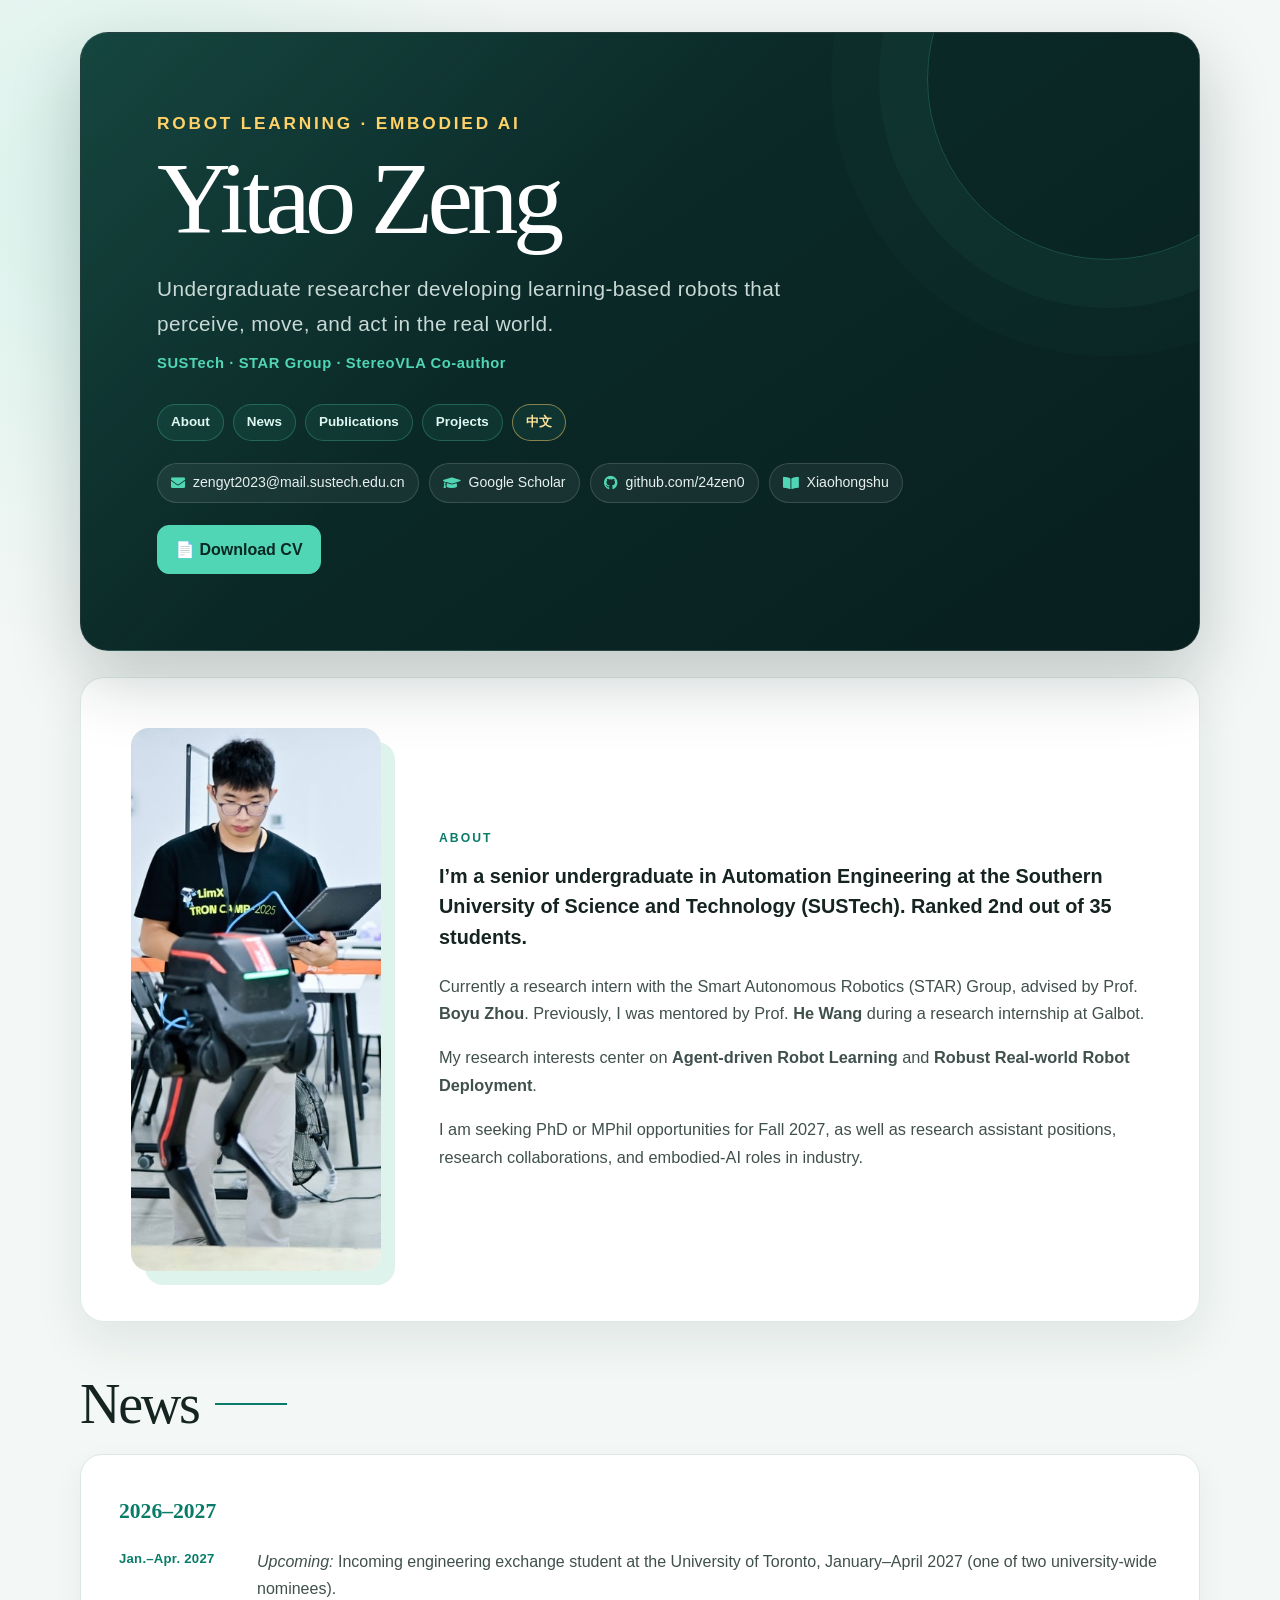
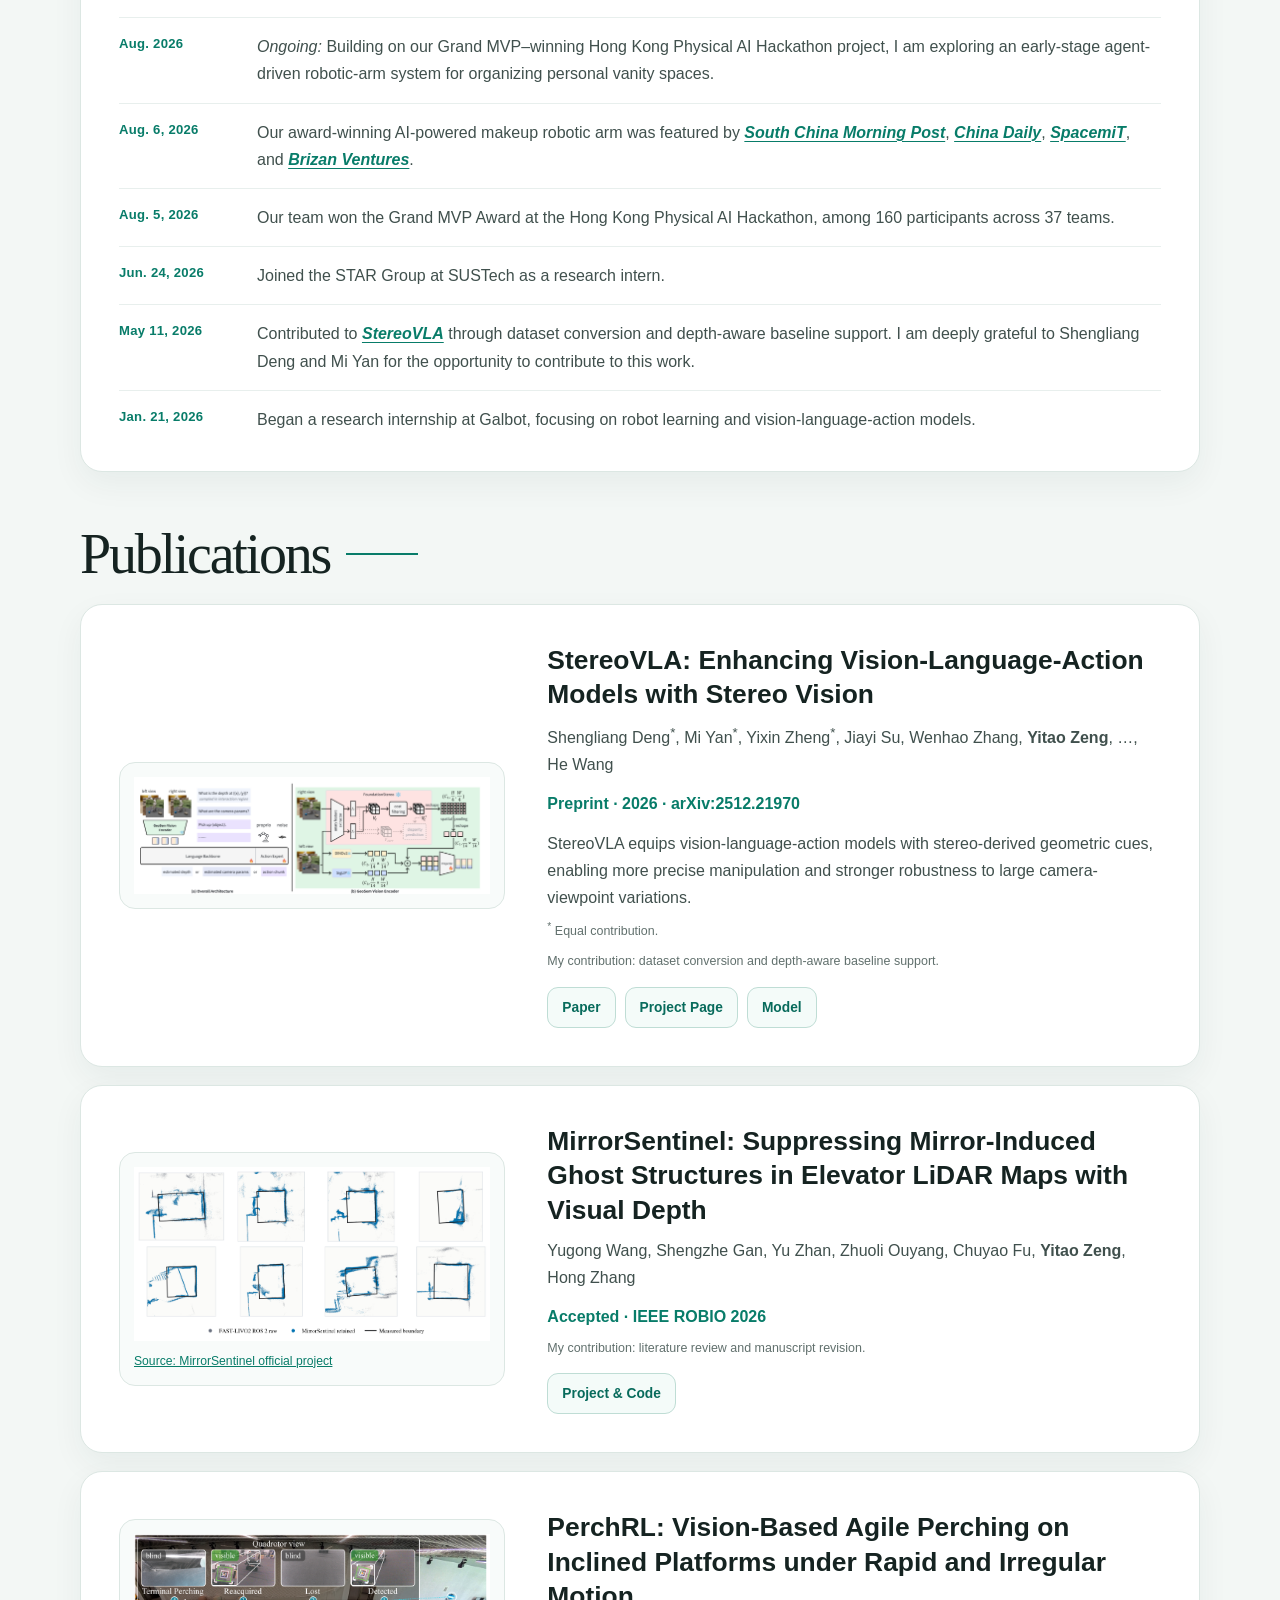
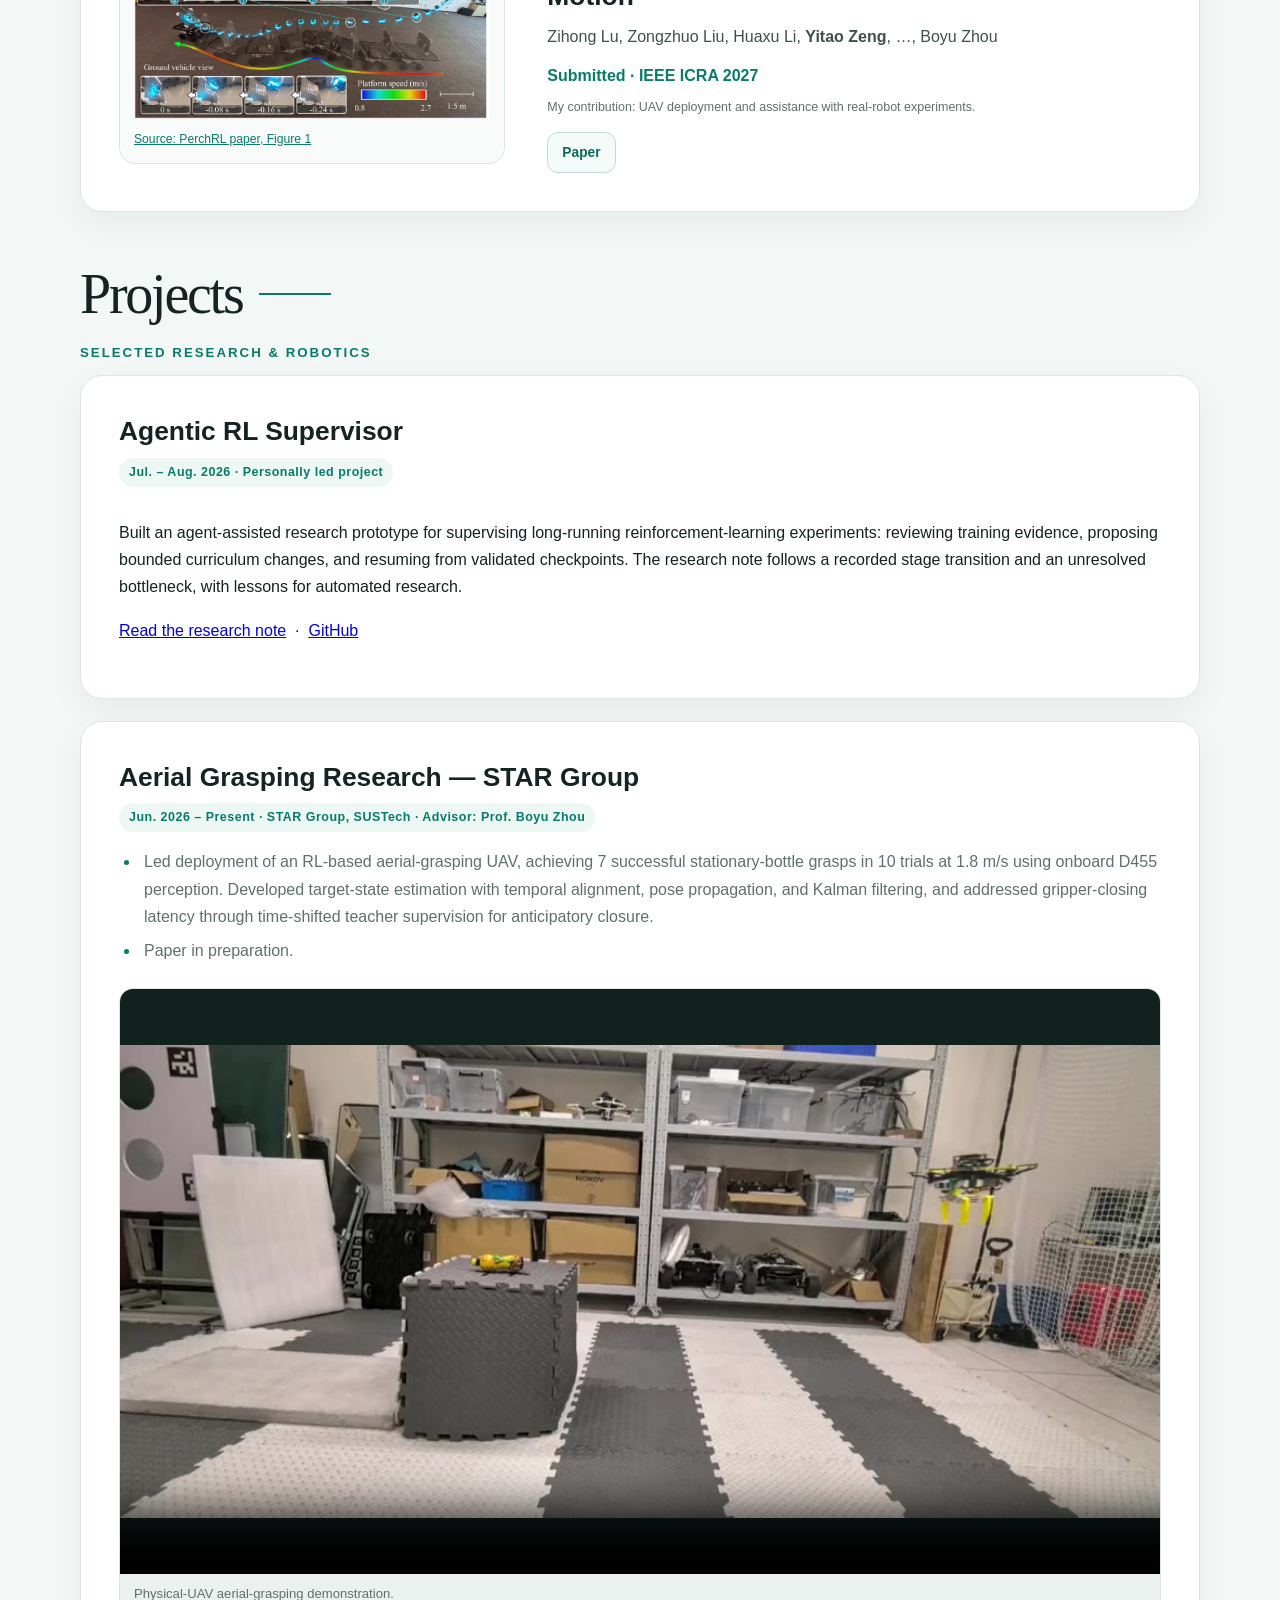
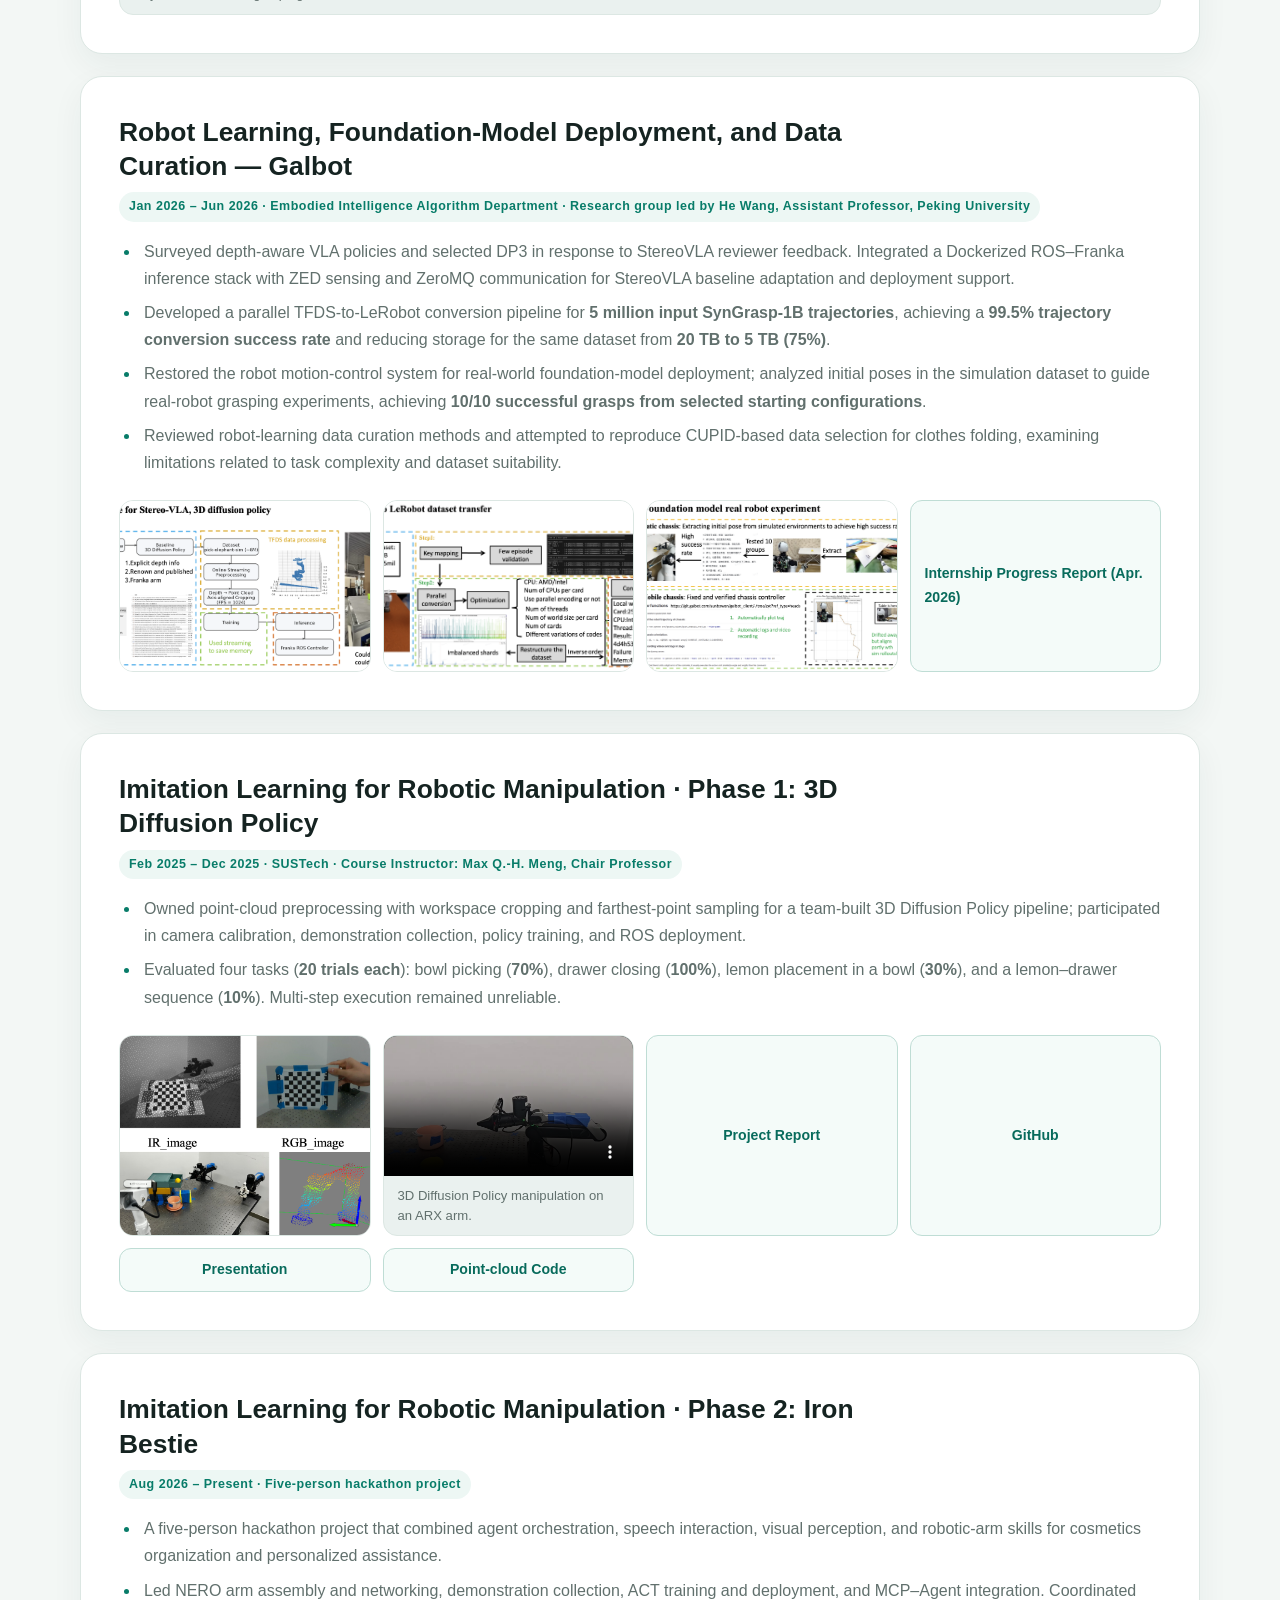
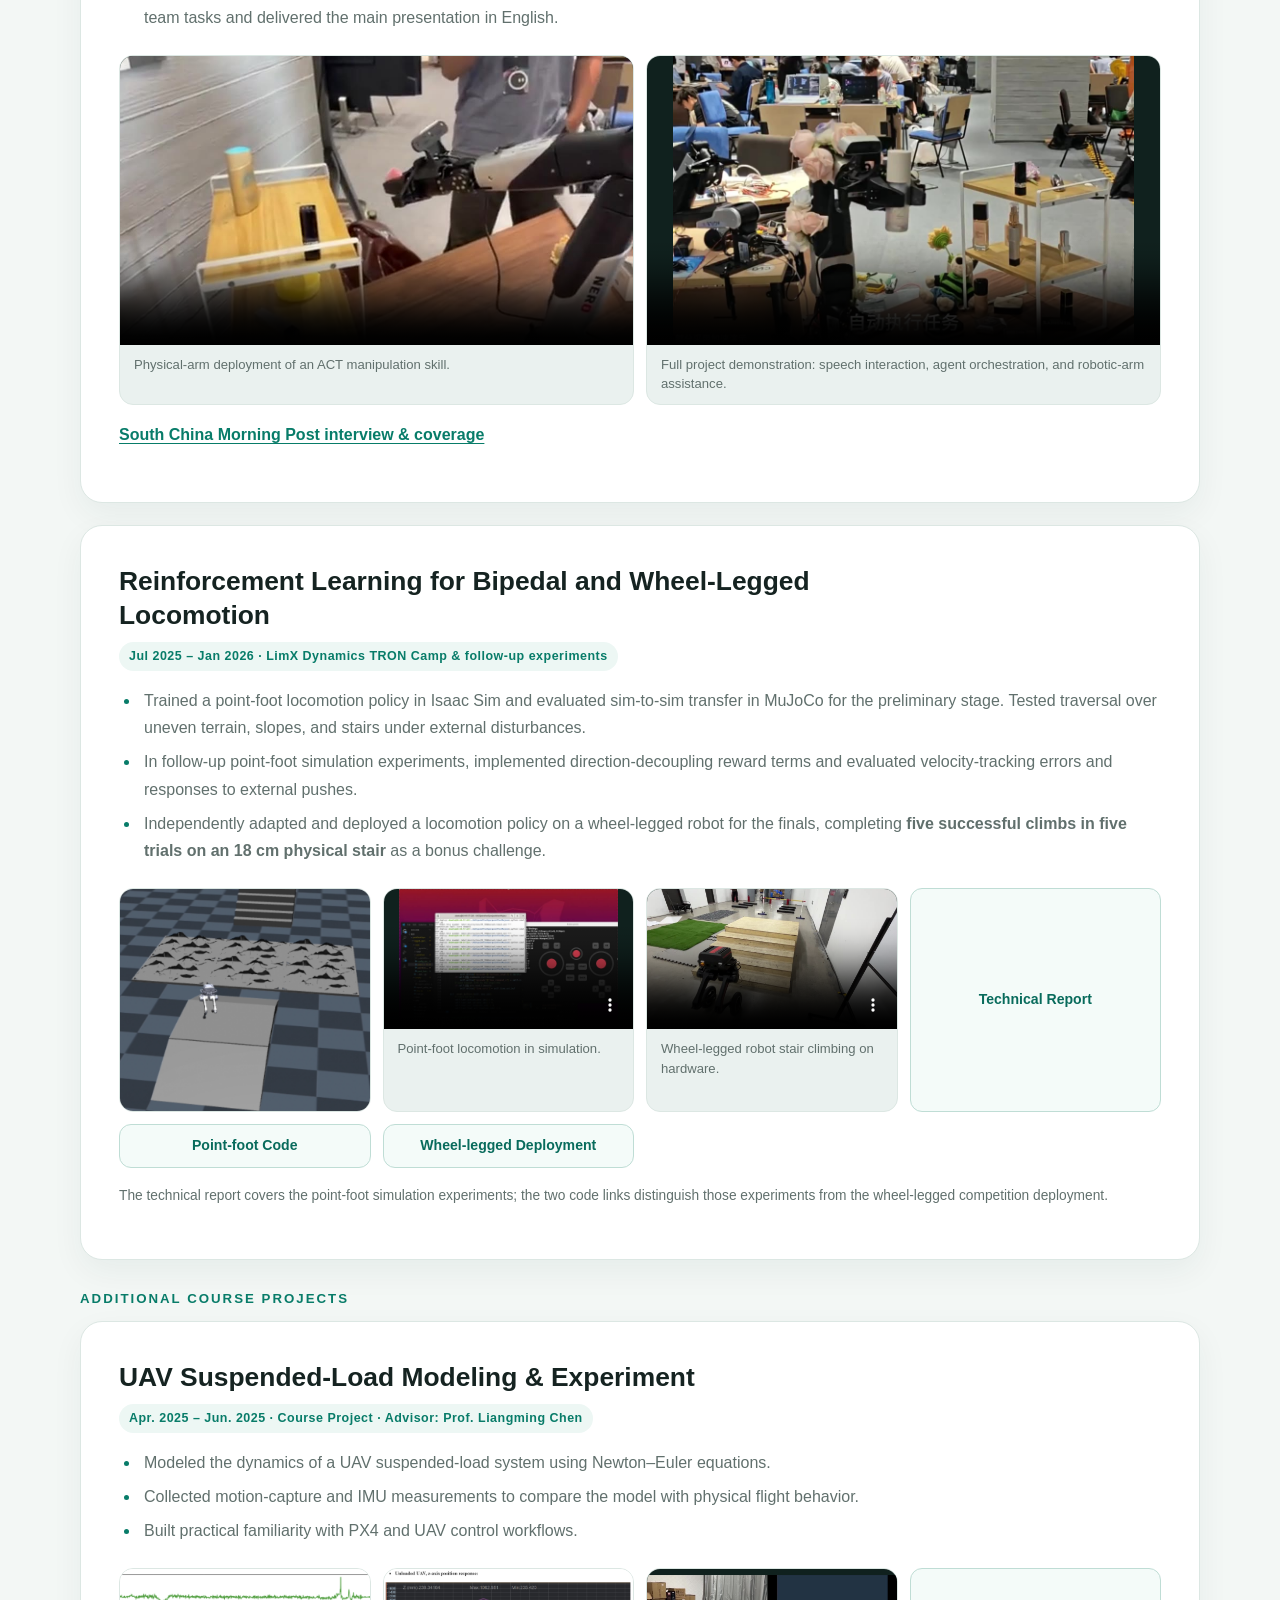
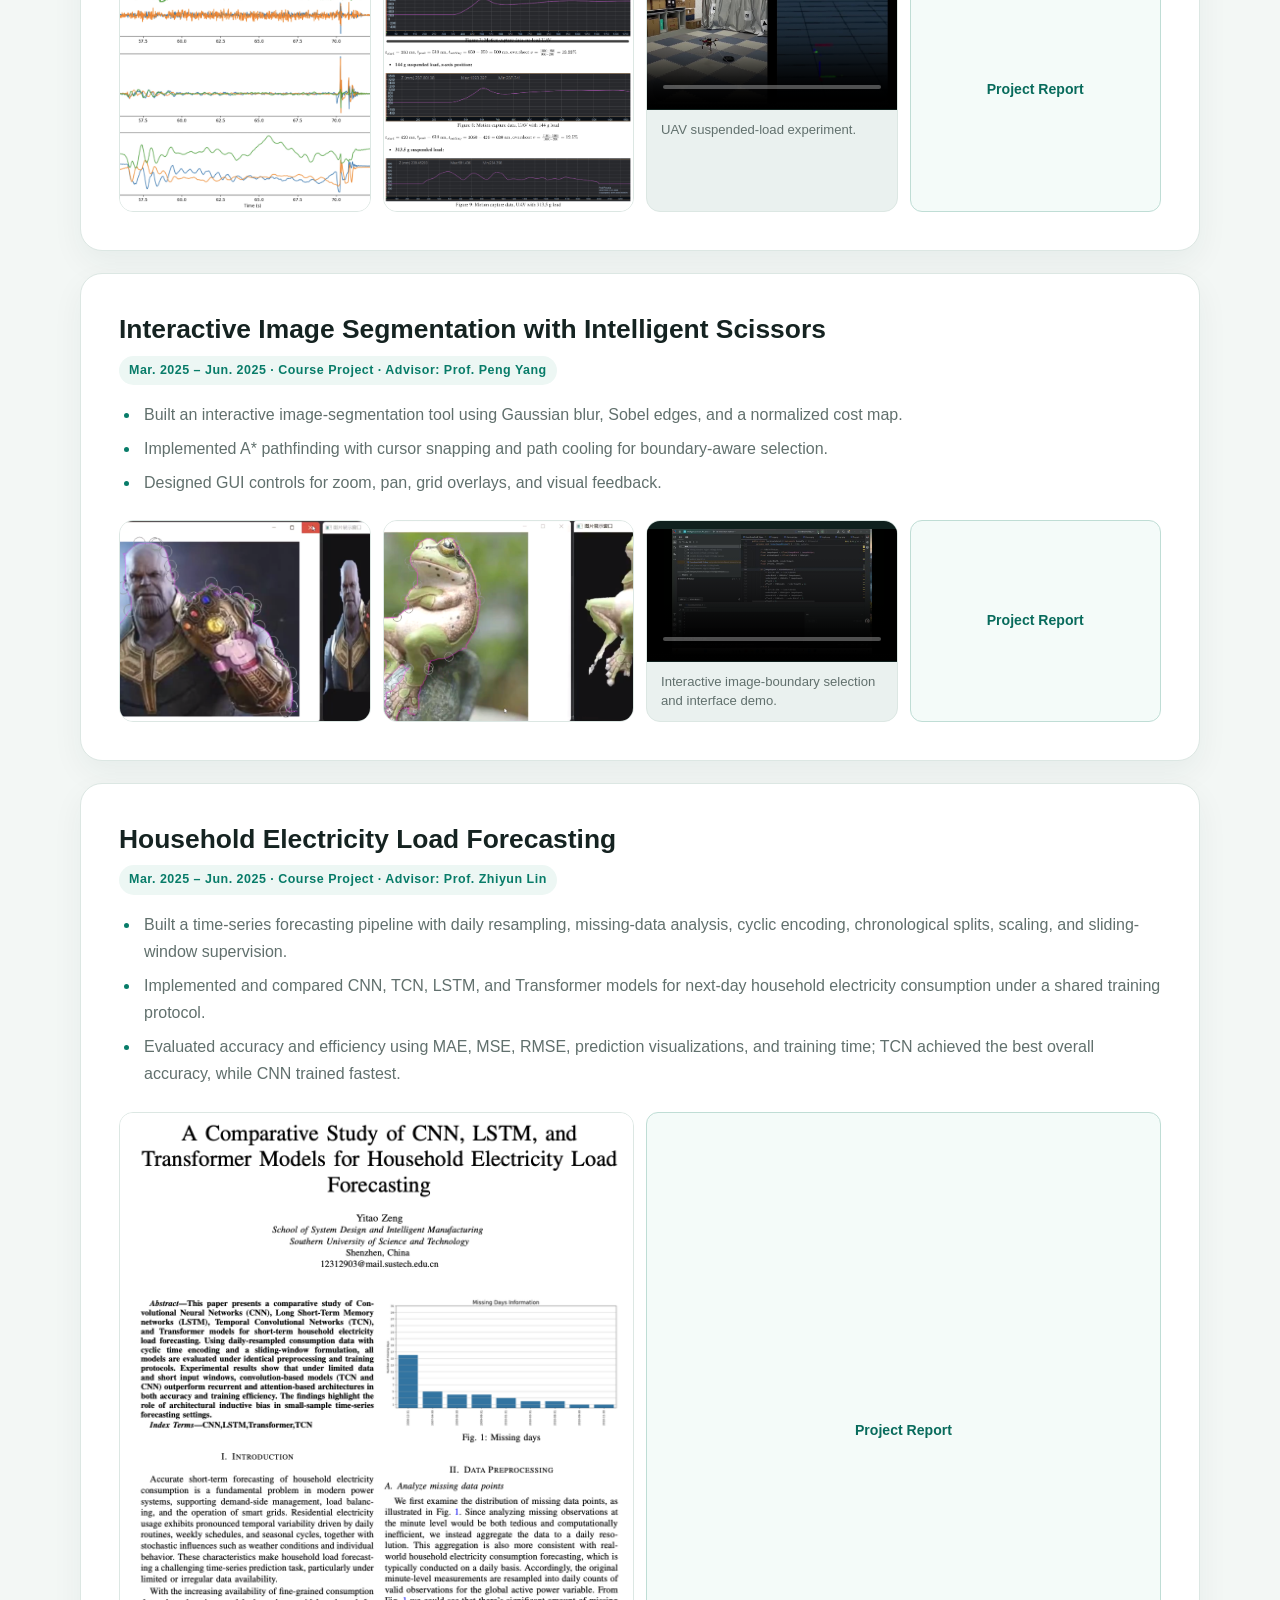
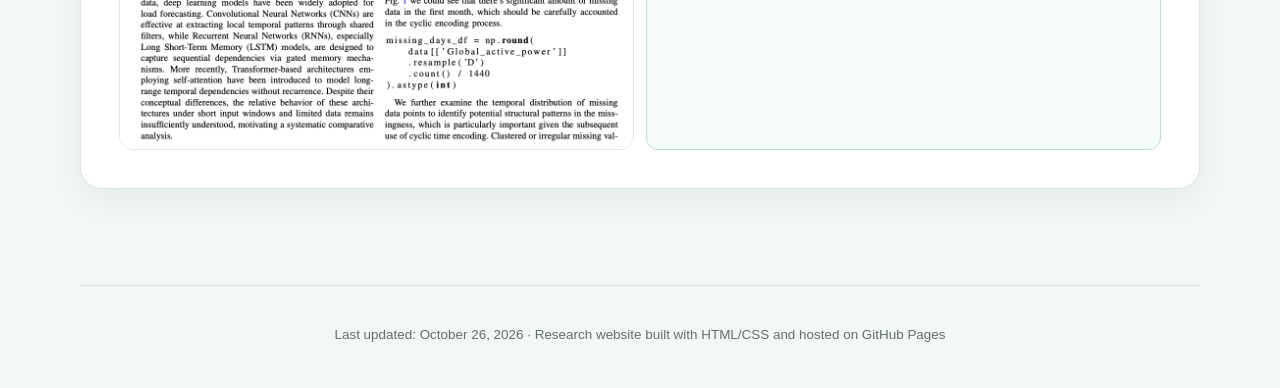
==== commit a7030c48: "Apply independent profile audit and explain provincial Gold award" ====
--- a/index.html
+++ b/index.html
@@ -879,10 +879,13 @@
             Technical Report
         </a>
         <a href="https://github.com/24zen0/2026RL_bipedal_locomotion_Isaaclab" target="_blank" rel="noopener noreferrer">
-            GitHub
+            Point-foot Code
+        </a>
+        <a href="https://github.com/24zen0/Deployment_of_wheelfoot_tron" target="_blank" rel="noopener noreferrer">
+            Wheel-legged Deployment
         </a>
             </div>
-        <p class="publication-note">The technical report and GitHub cover the point-foot simulation experiments; the video above shows the wheel-legged competition deployment.</p>
+        <p class="publication-note">The technical report covers the point-foot simulation experiments; the two code links distinguish those experiments from the wheel-legged competition deployment.</p>
 </div>
 
         <h3 class="project-group-title">Additional Course Projects</h3>
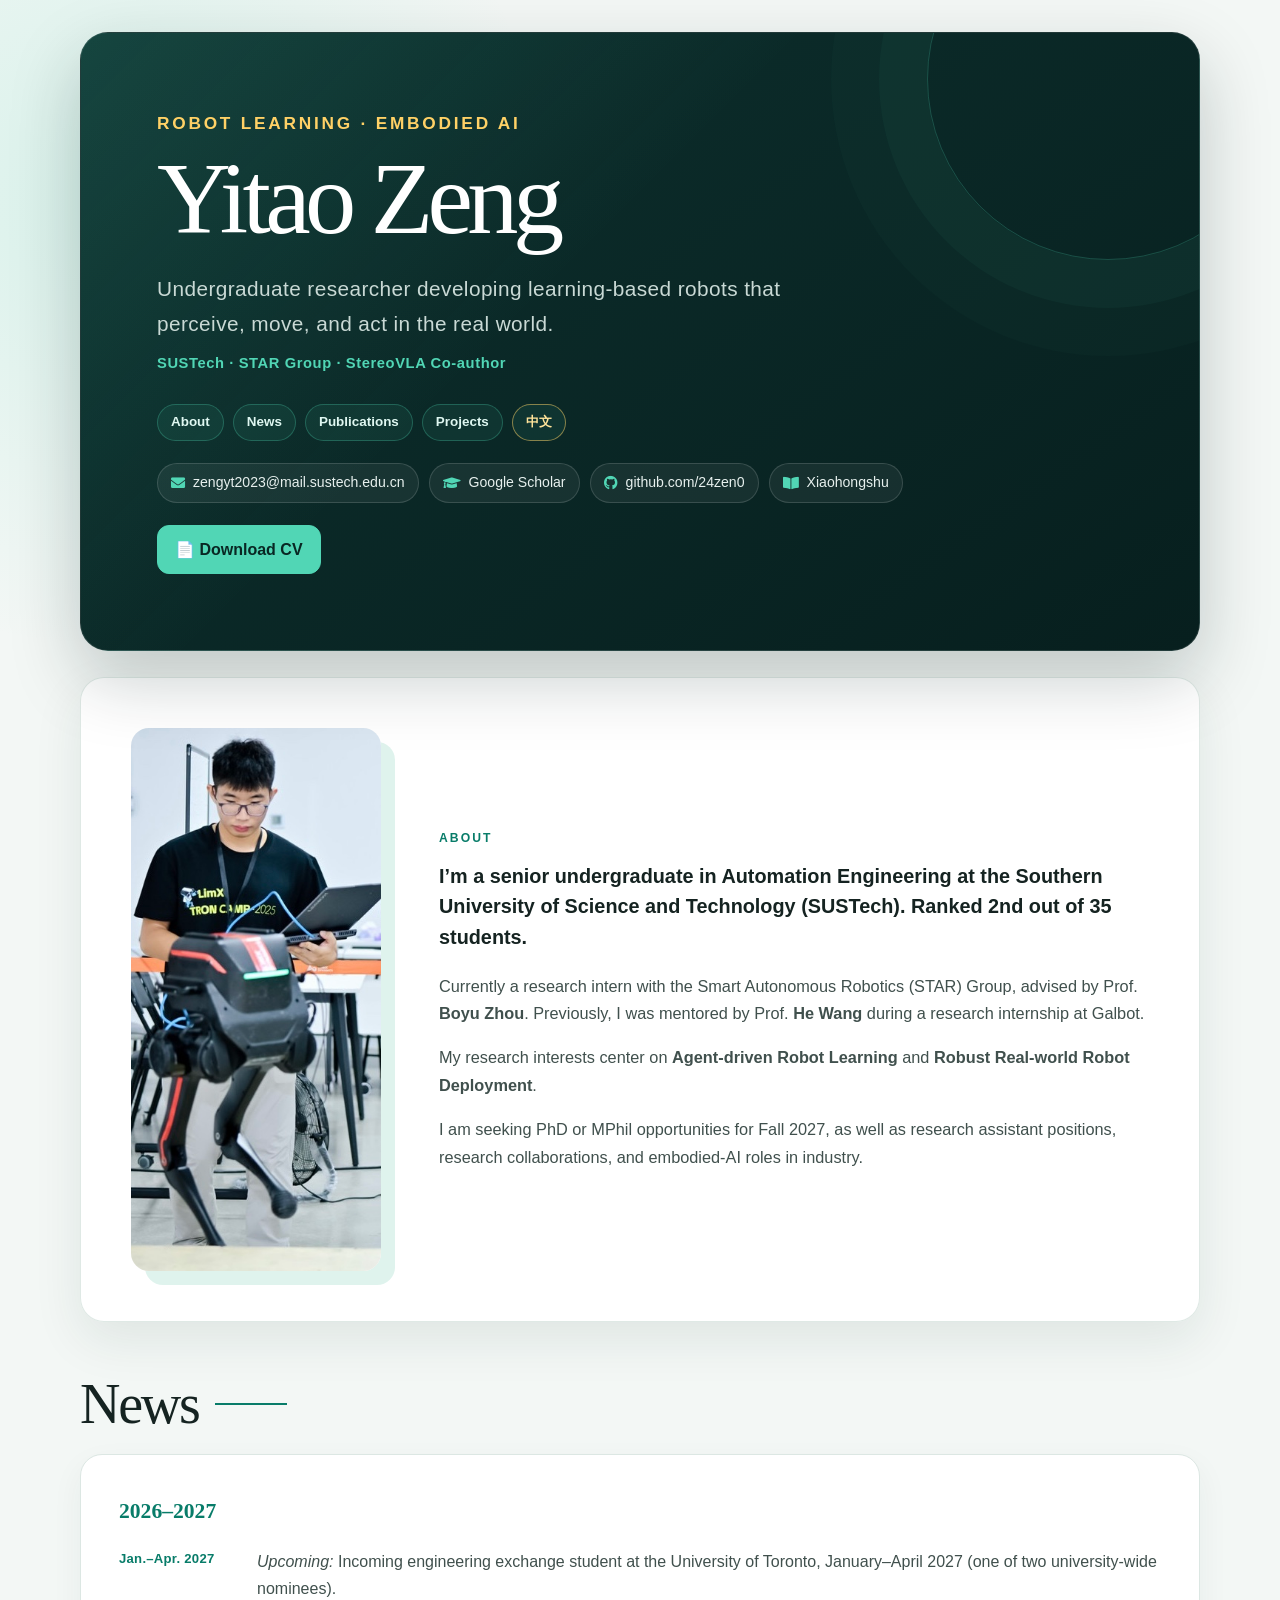
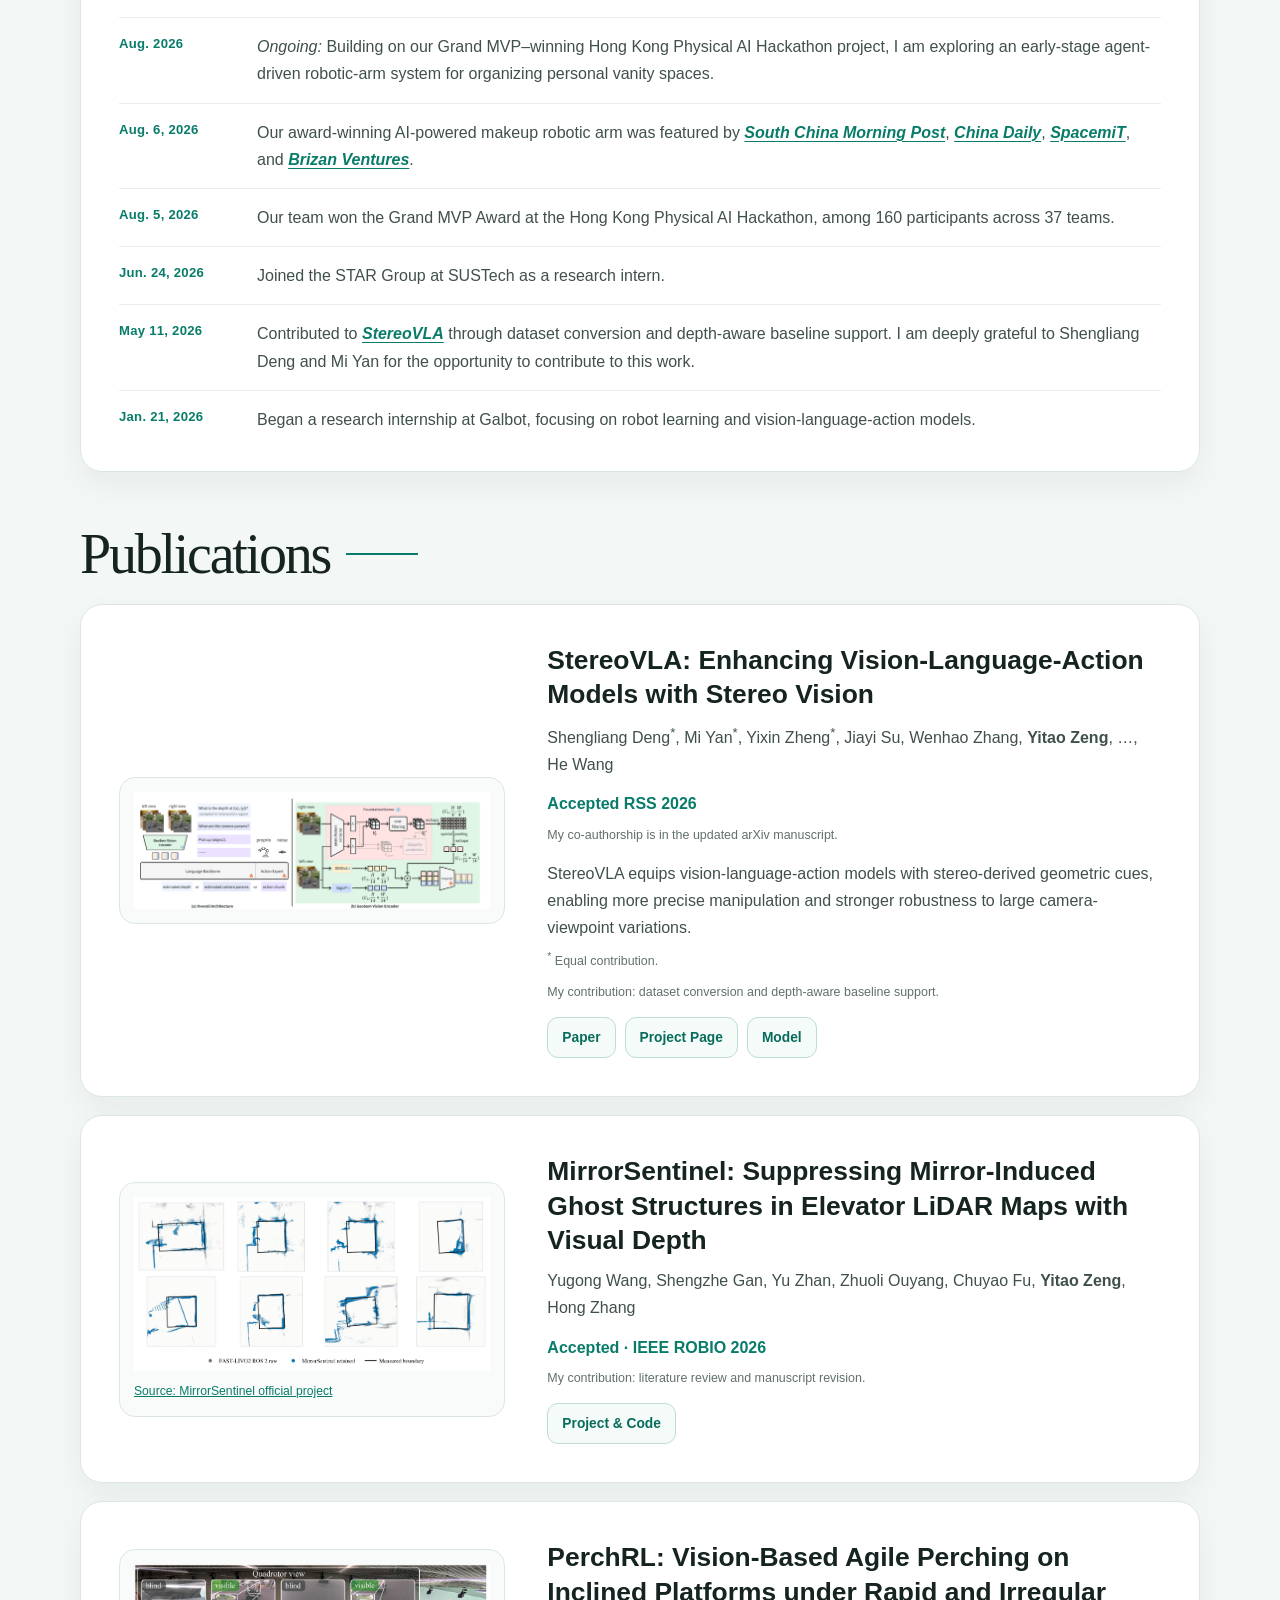
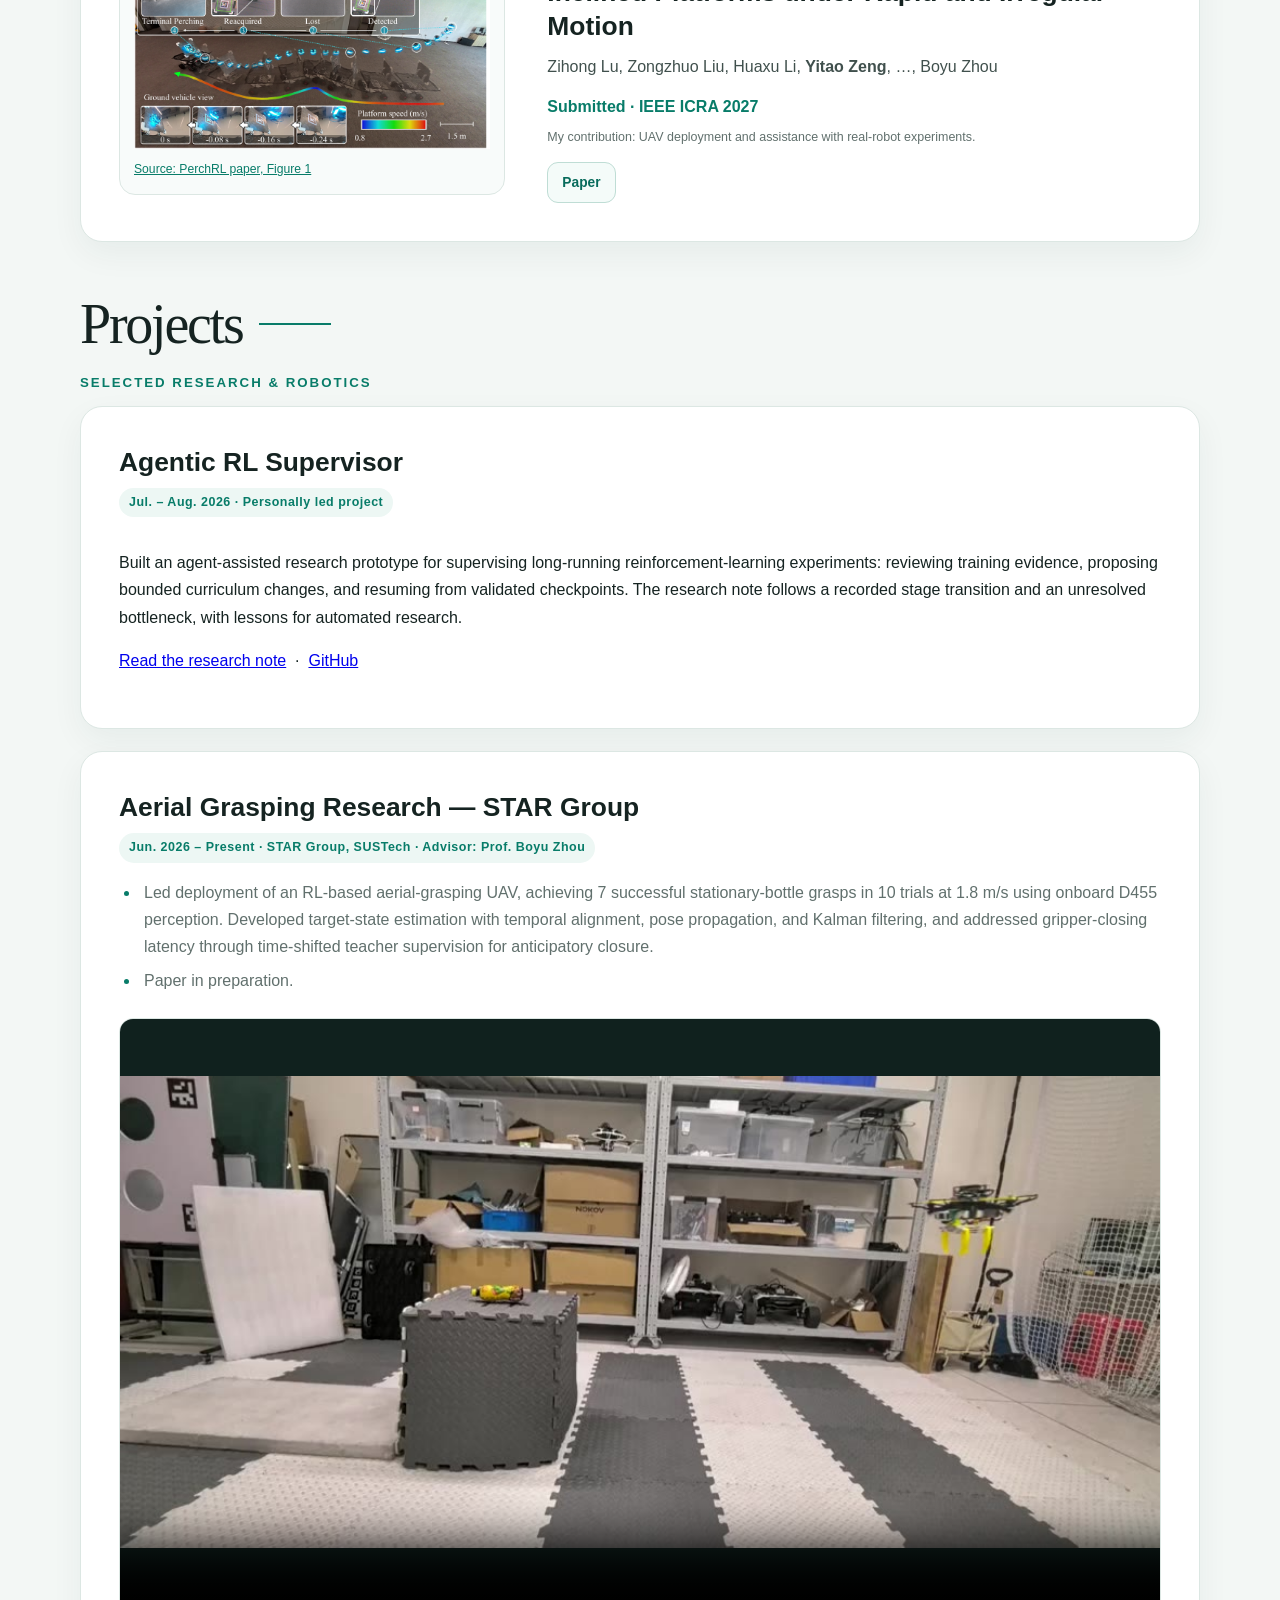
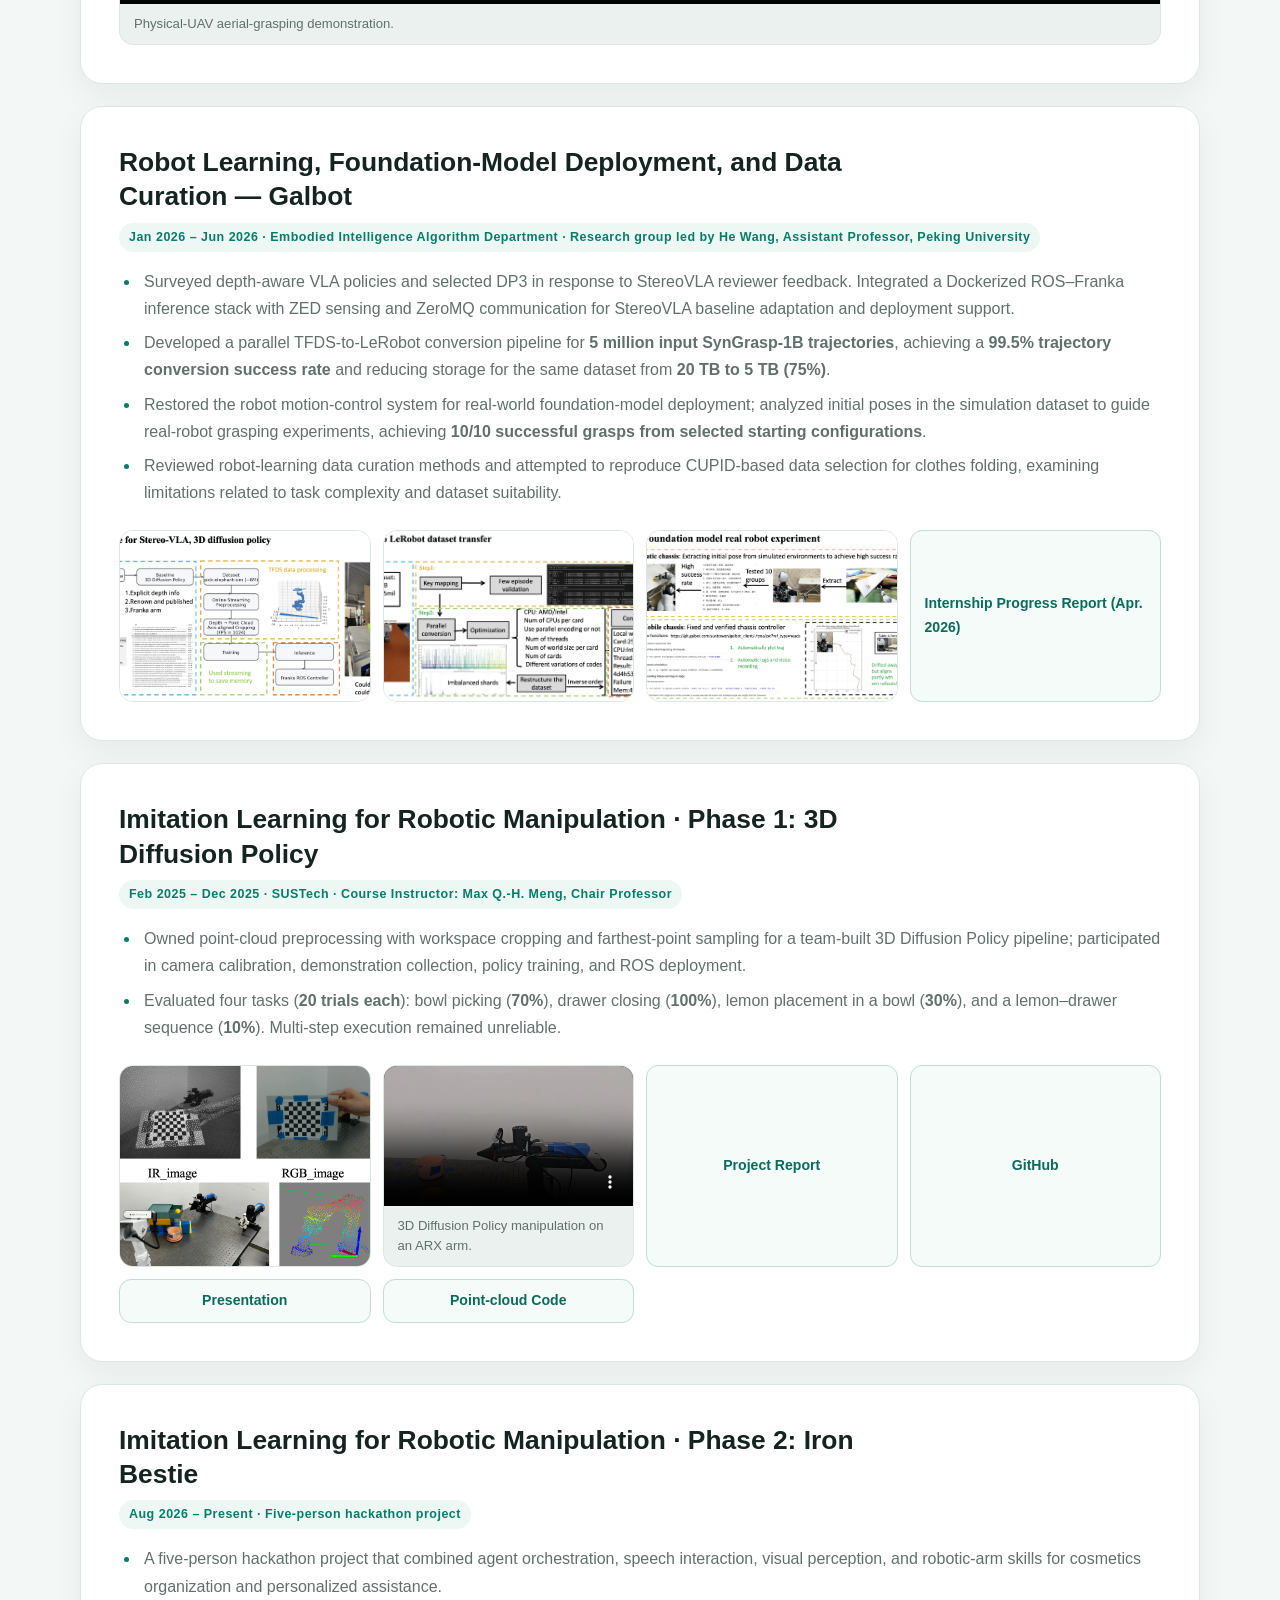
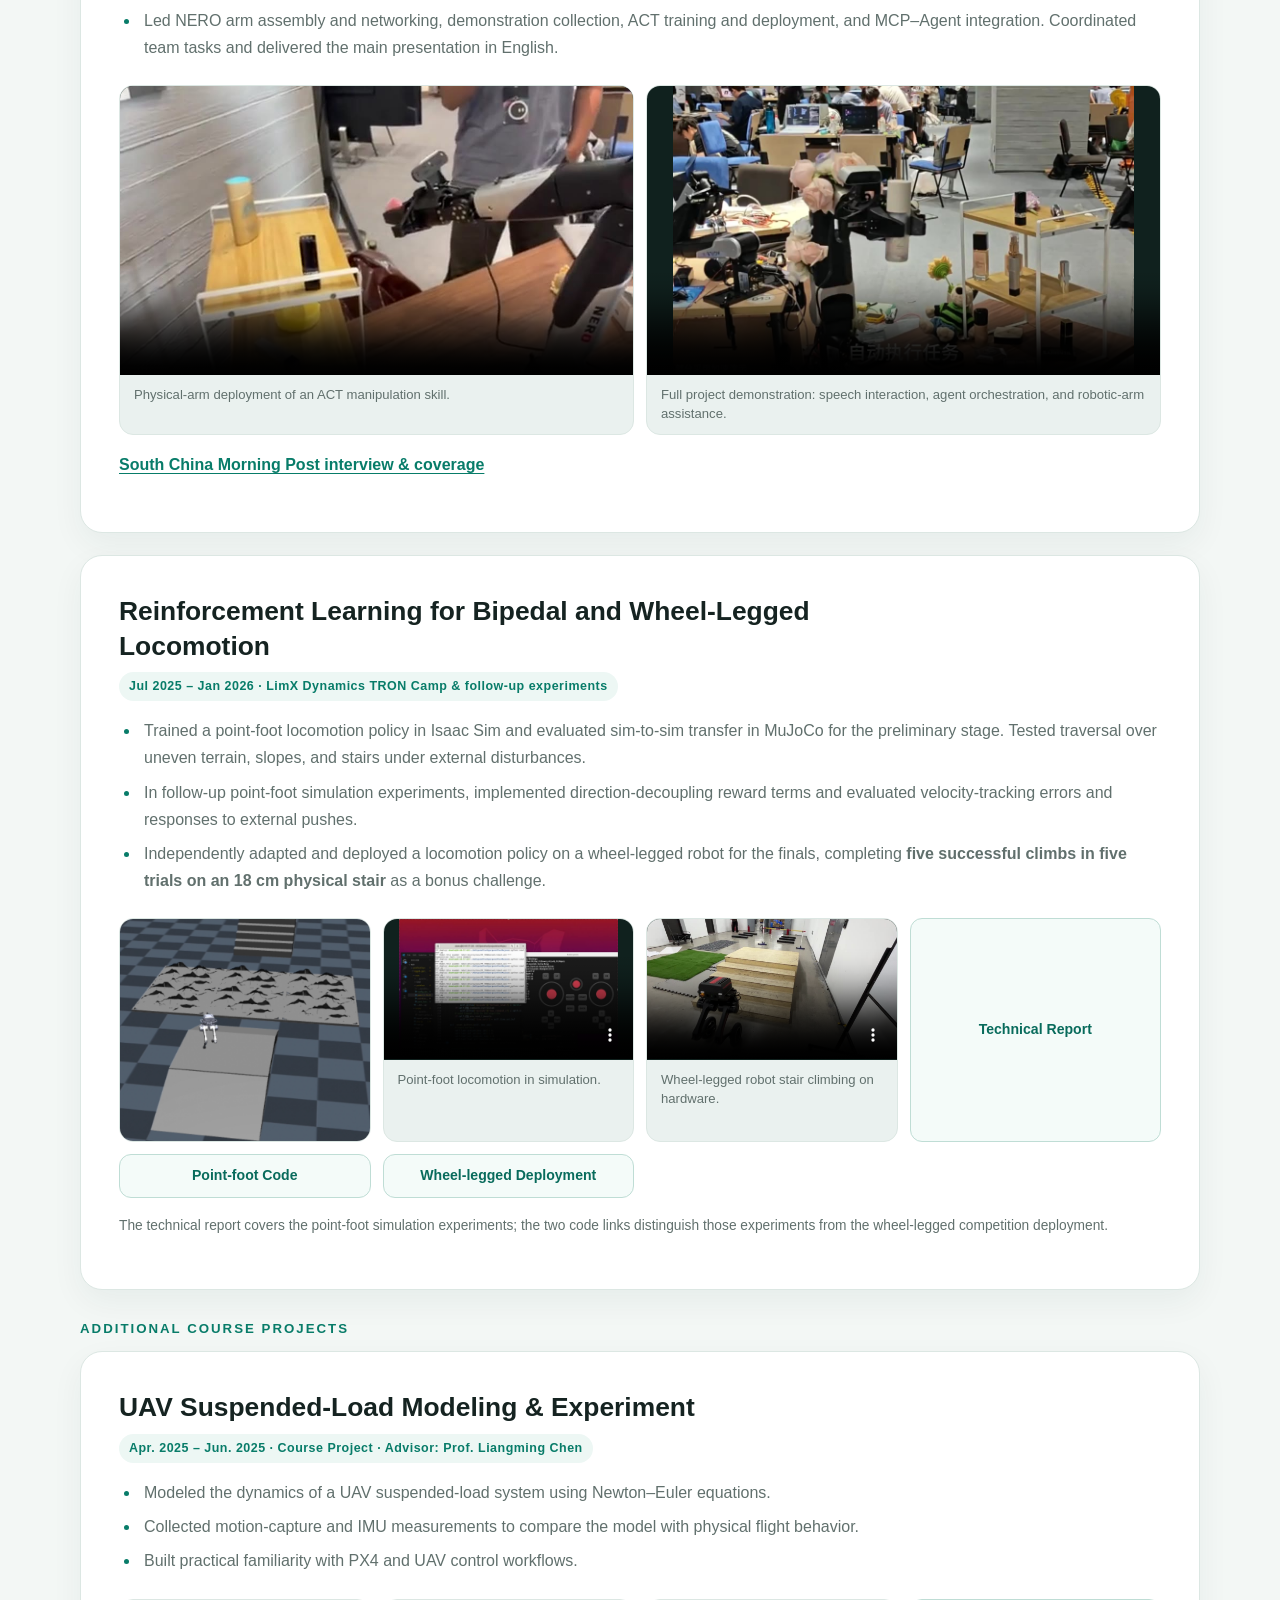
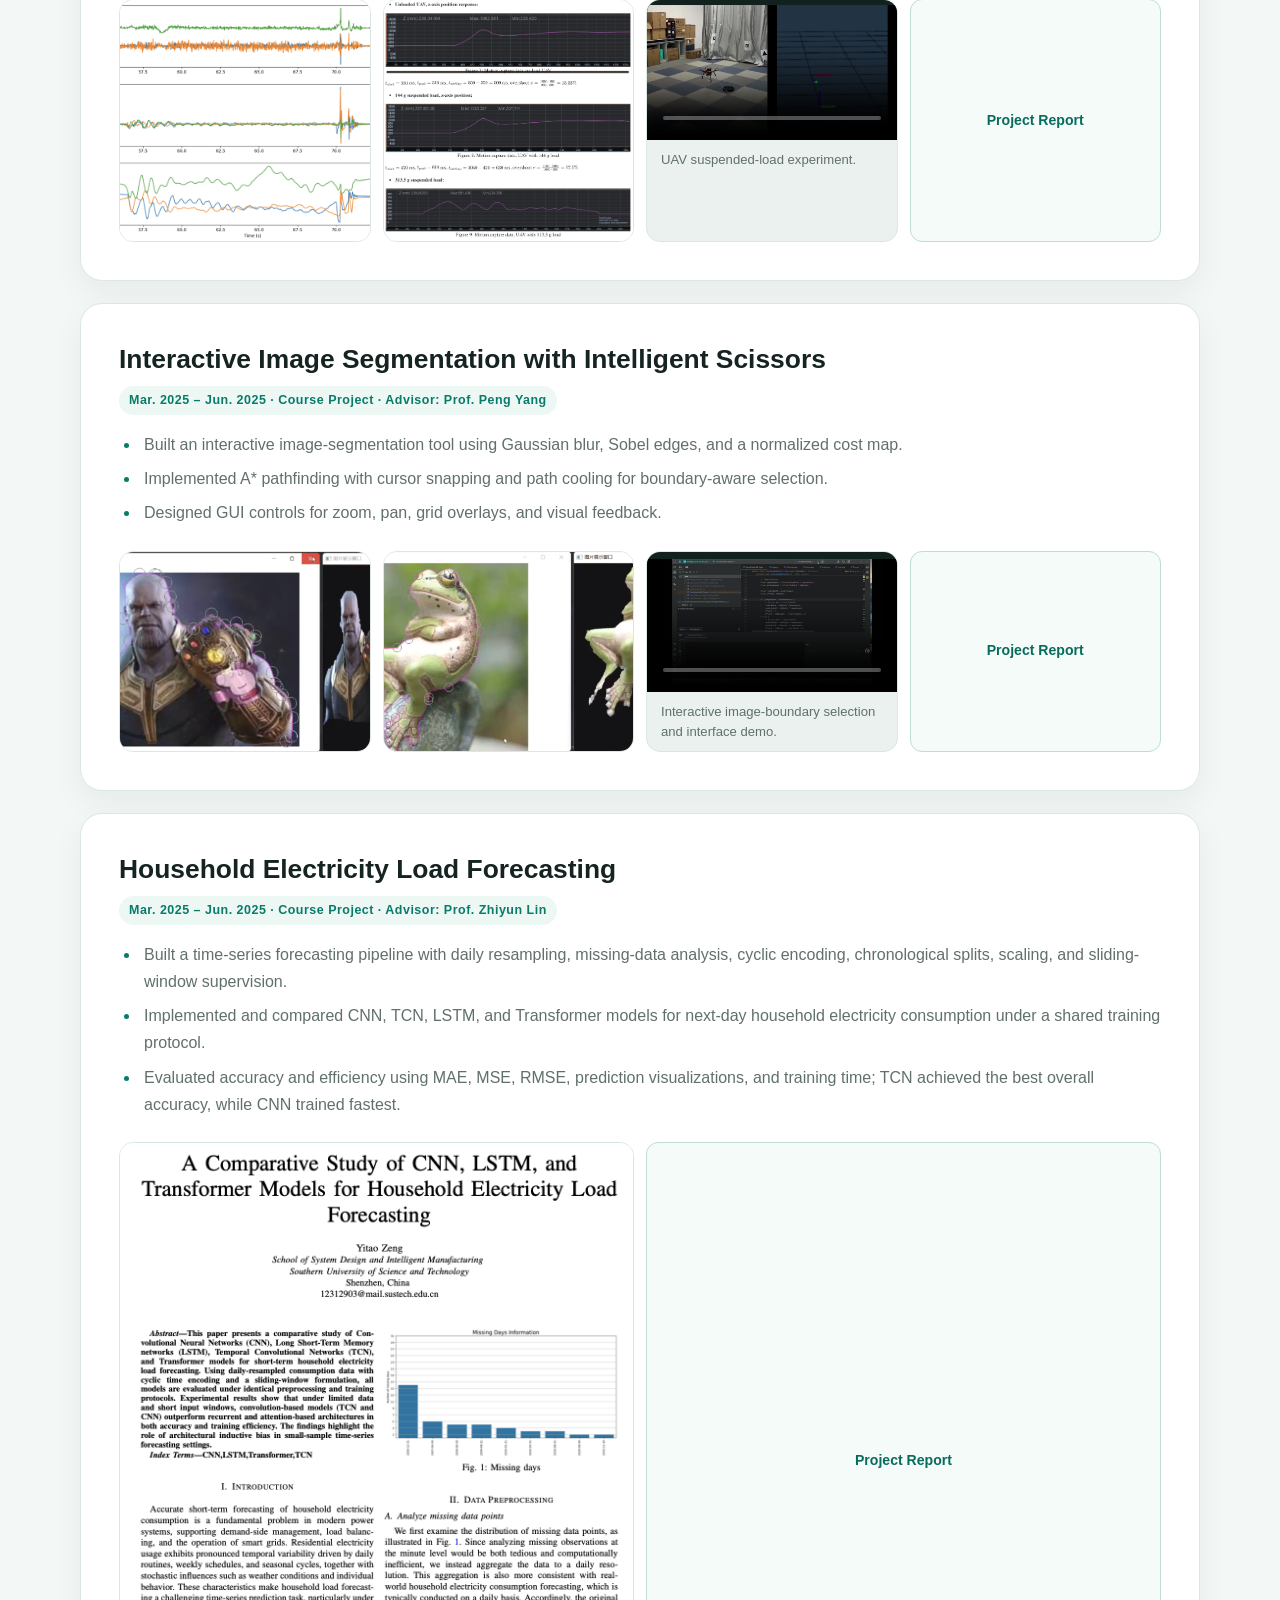
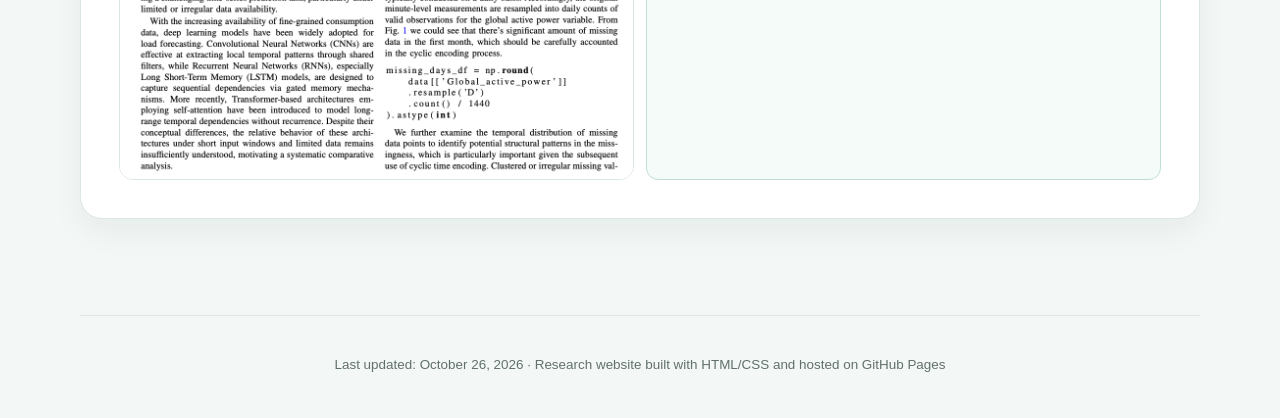
==== commit 59cb320f: "Use one full CV and clarify publication status and authorship" ====
--- a/index.html
+++ b/index.html
@@ -766,7 +766,8 @@
             <div class="publication-content">
                 <h3 class="publication-title">StereoVLA: Enhancing Vision-Language-Action Models with Stereo Vision</h3>
                 <p class="publication-authors">Shengliang Deng<sup>*</sup>, Mi Yan<sup>*</sup>, Yixin Zheng<sup>*</sup>, Jiayi Su, Wenhao Zhang, <strong>Yitao Zeng</strong>, …, He Wang</p>
-                <p class="publication-venue">Preprint · 2026 · arXiv:2512.21970</p>
+                <p class="publication-venue">Accepted RSS 2026</p>
+                <p class="publication-note">My co-authorship is in the updated arXiv manuscript.</p>
                 <p class="publication-summary">StereoVLA equips vision-language-action models with stereo-derived geometric cues, enabling more precise manipulation and stronger robustness to large camera-viewpoint variations.</p>
                 <p class="publication-note"><sup>*</sup> Equal contribution.</p>
                 <p class="publication-note">My contribution: dataset conversion and depth-aware baseline support.</p><div class="publication-links" aria-label="StereoVLA resources">
